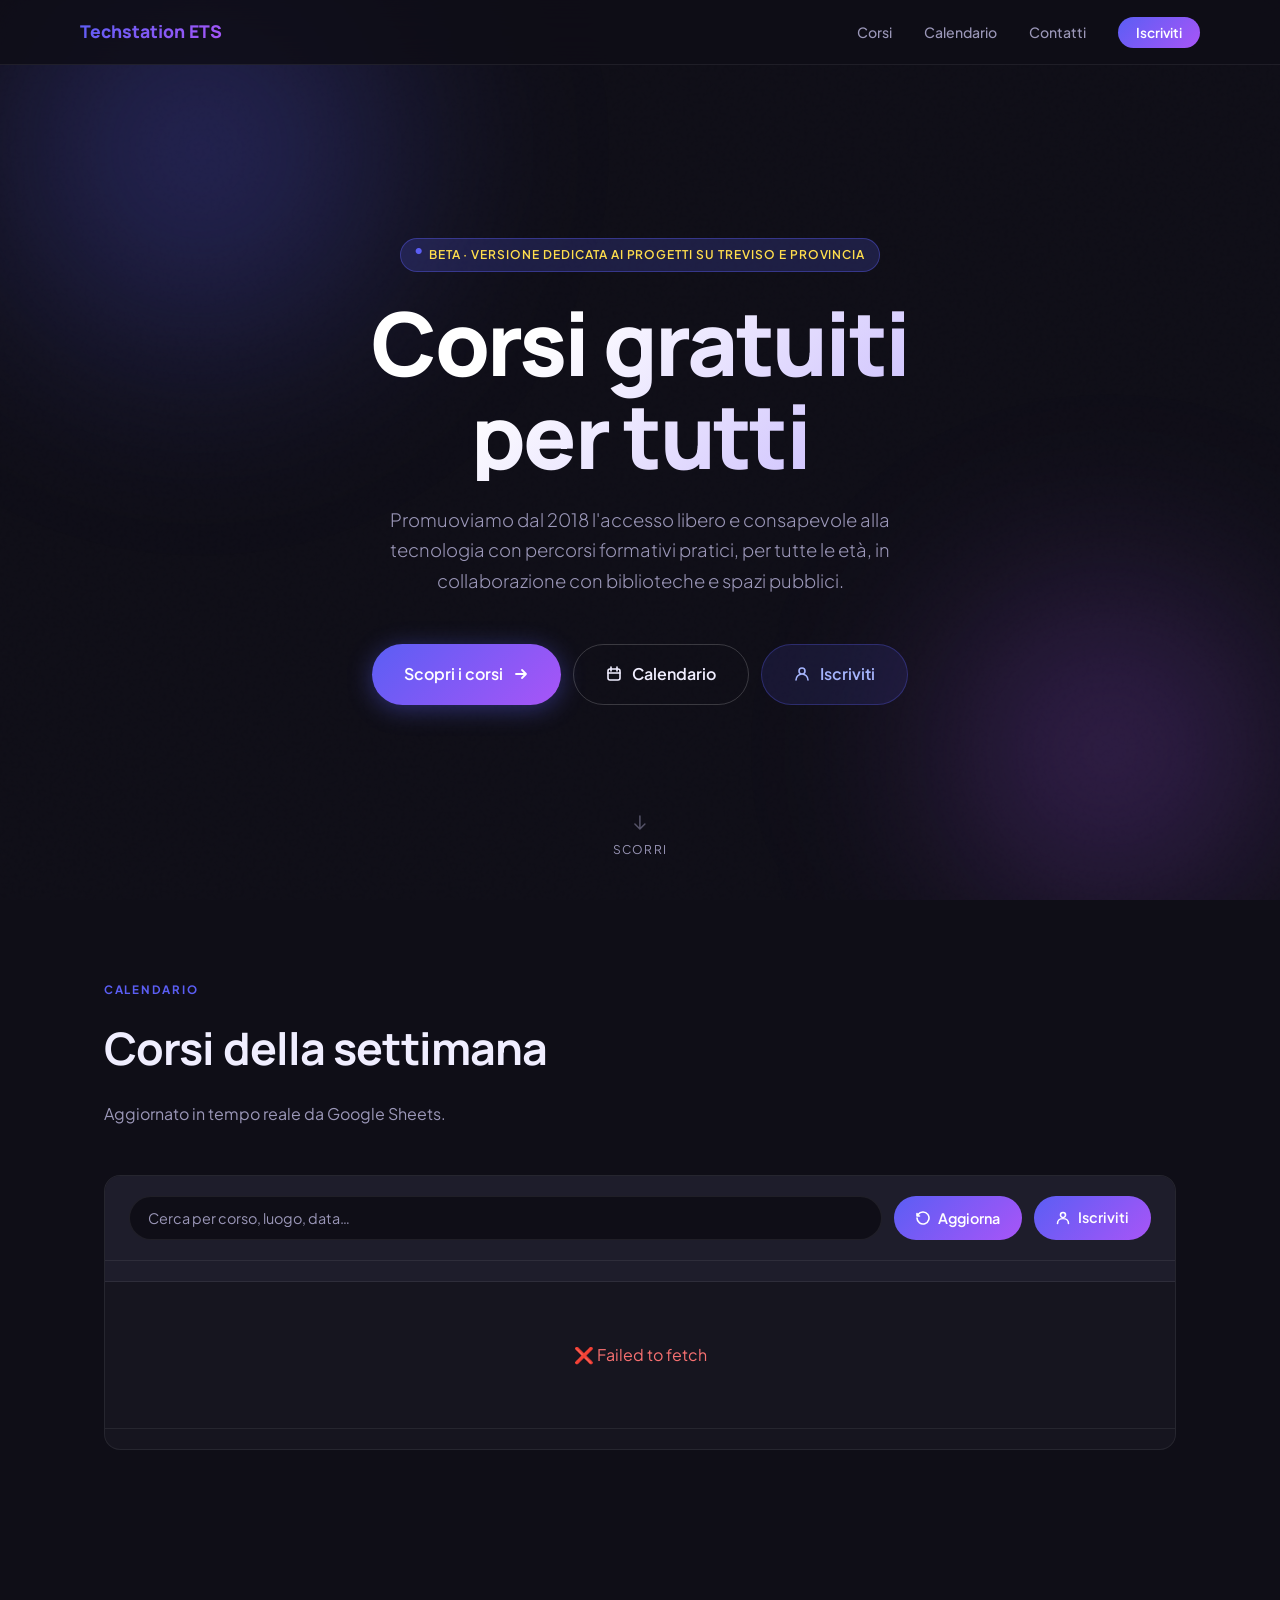
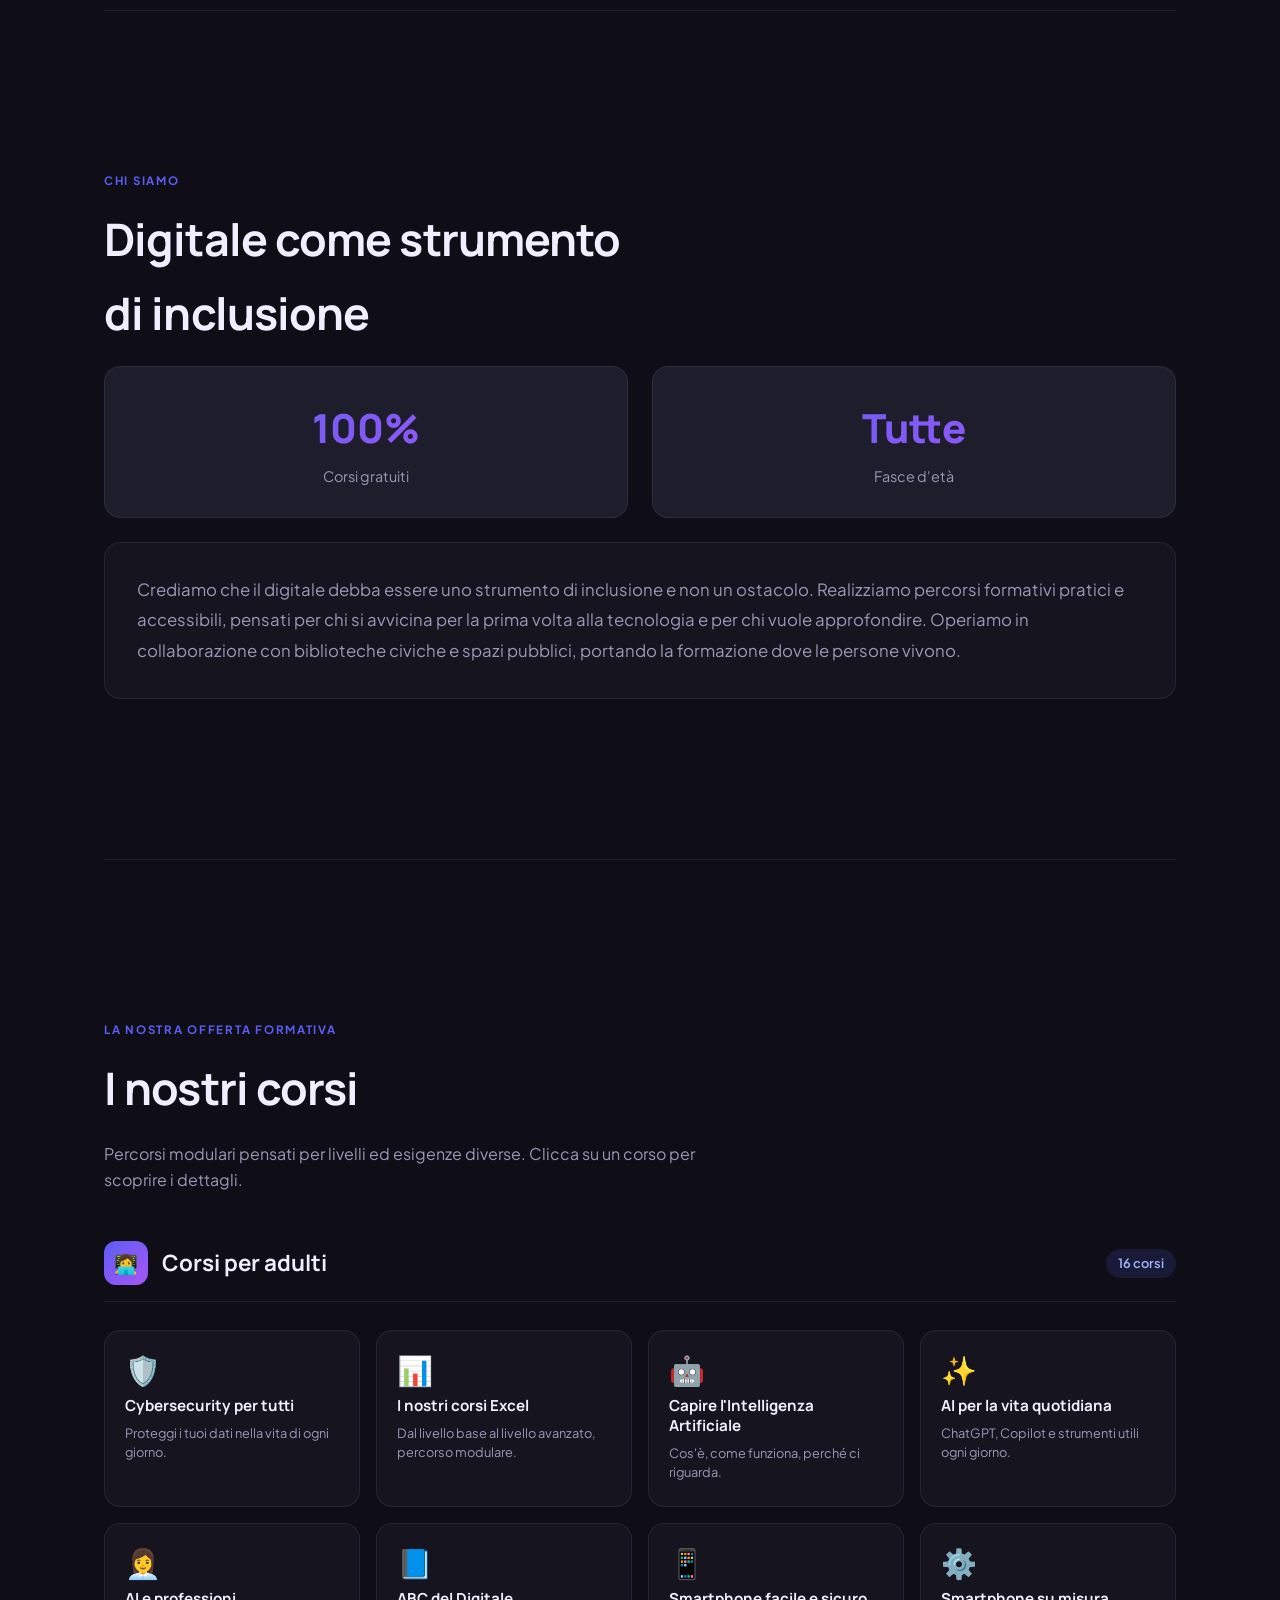
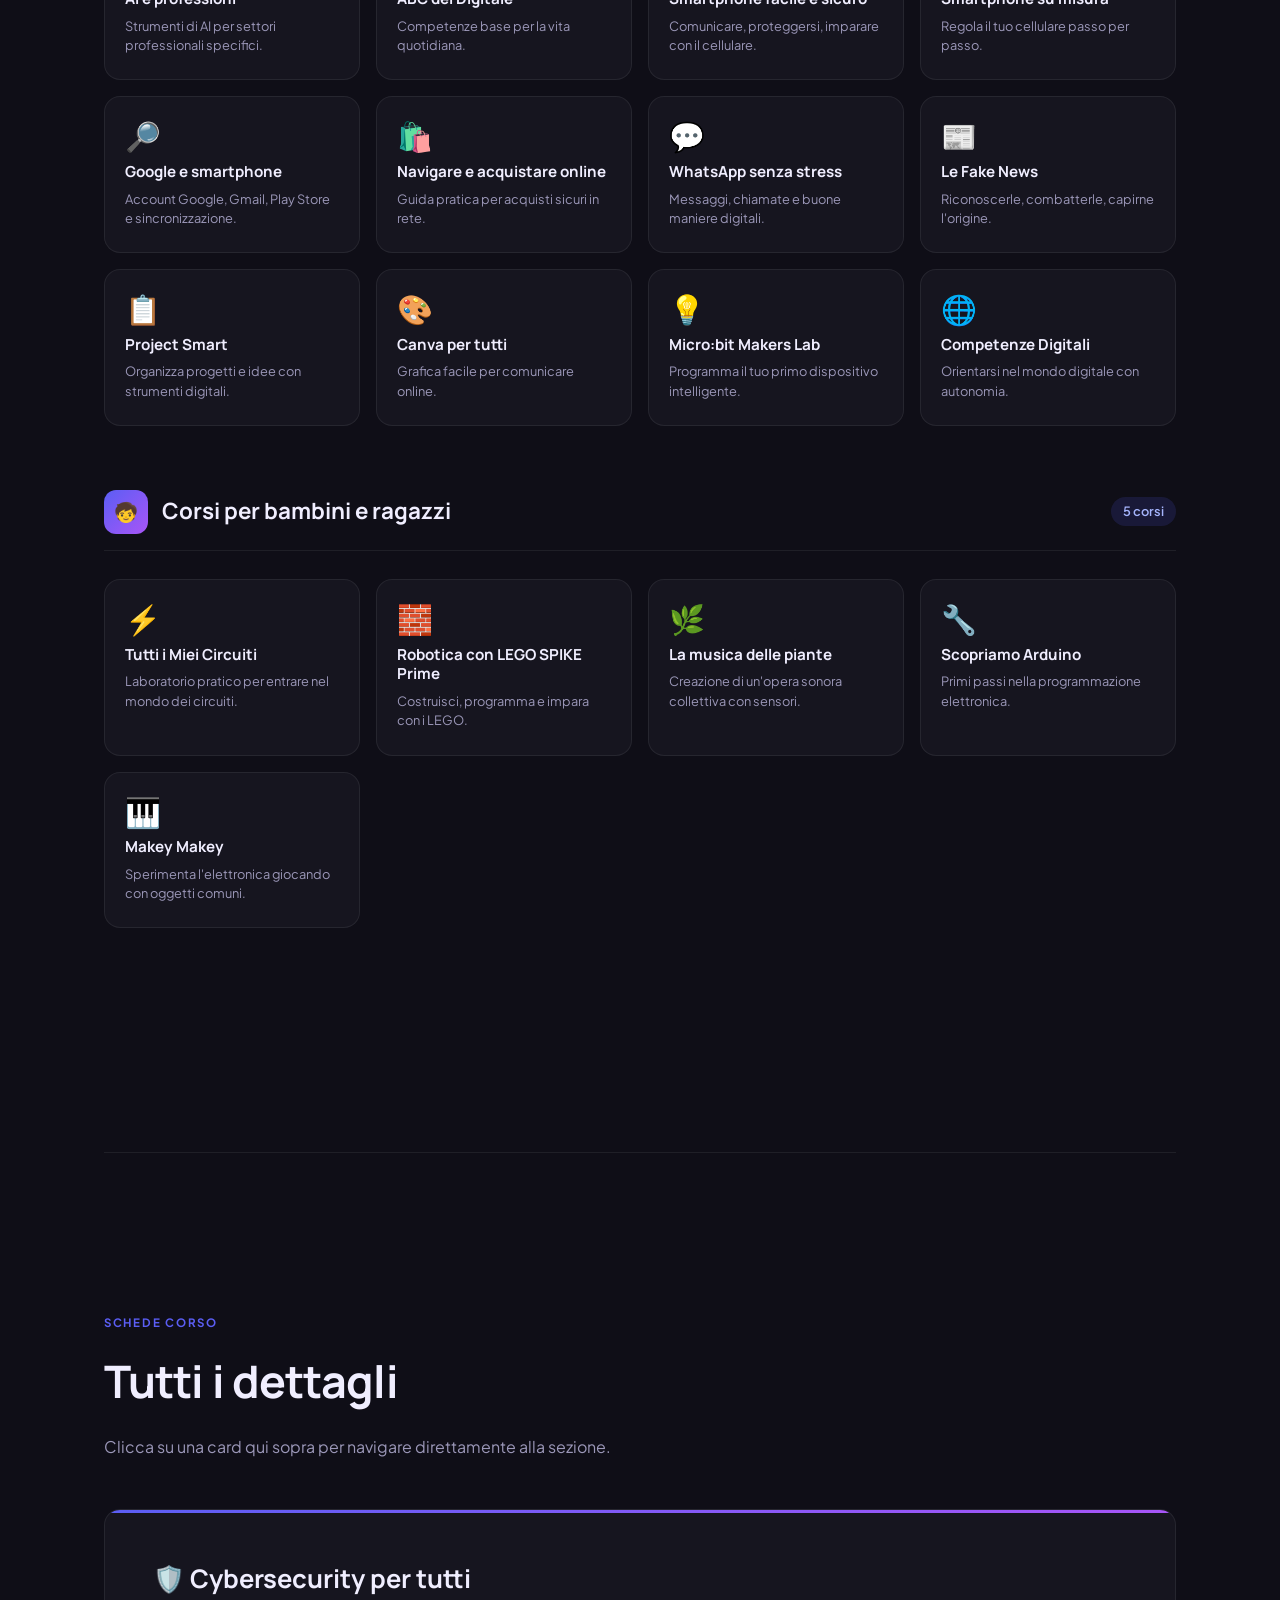
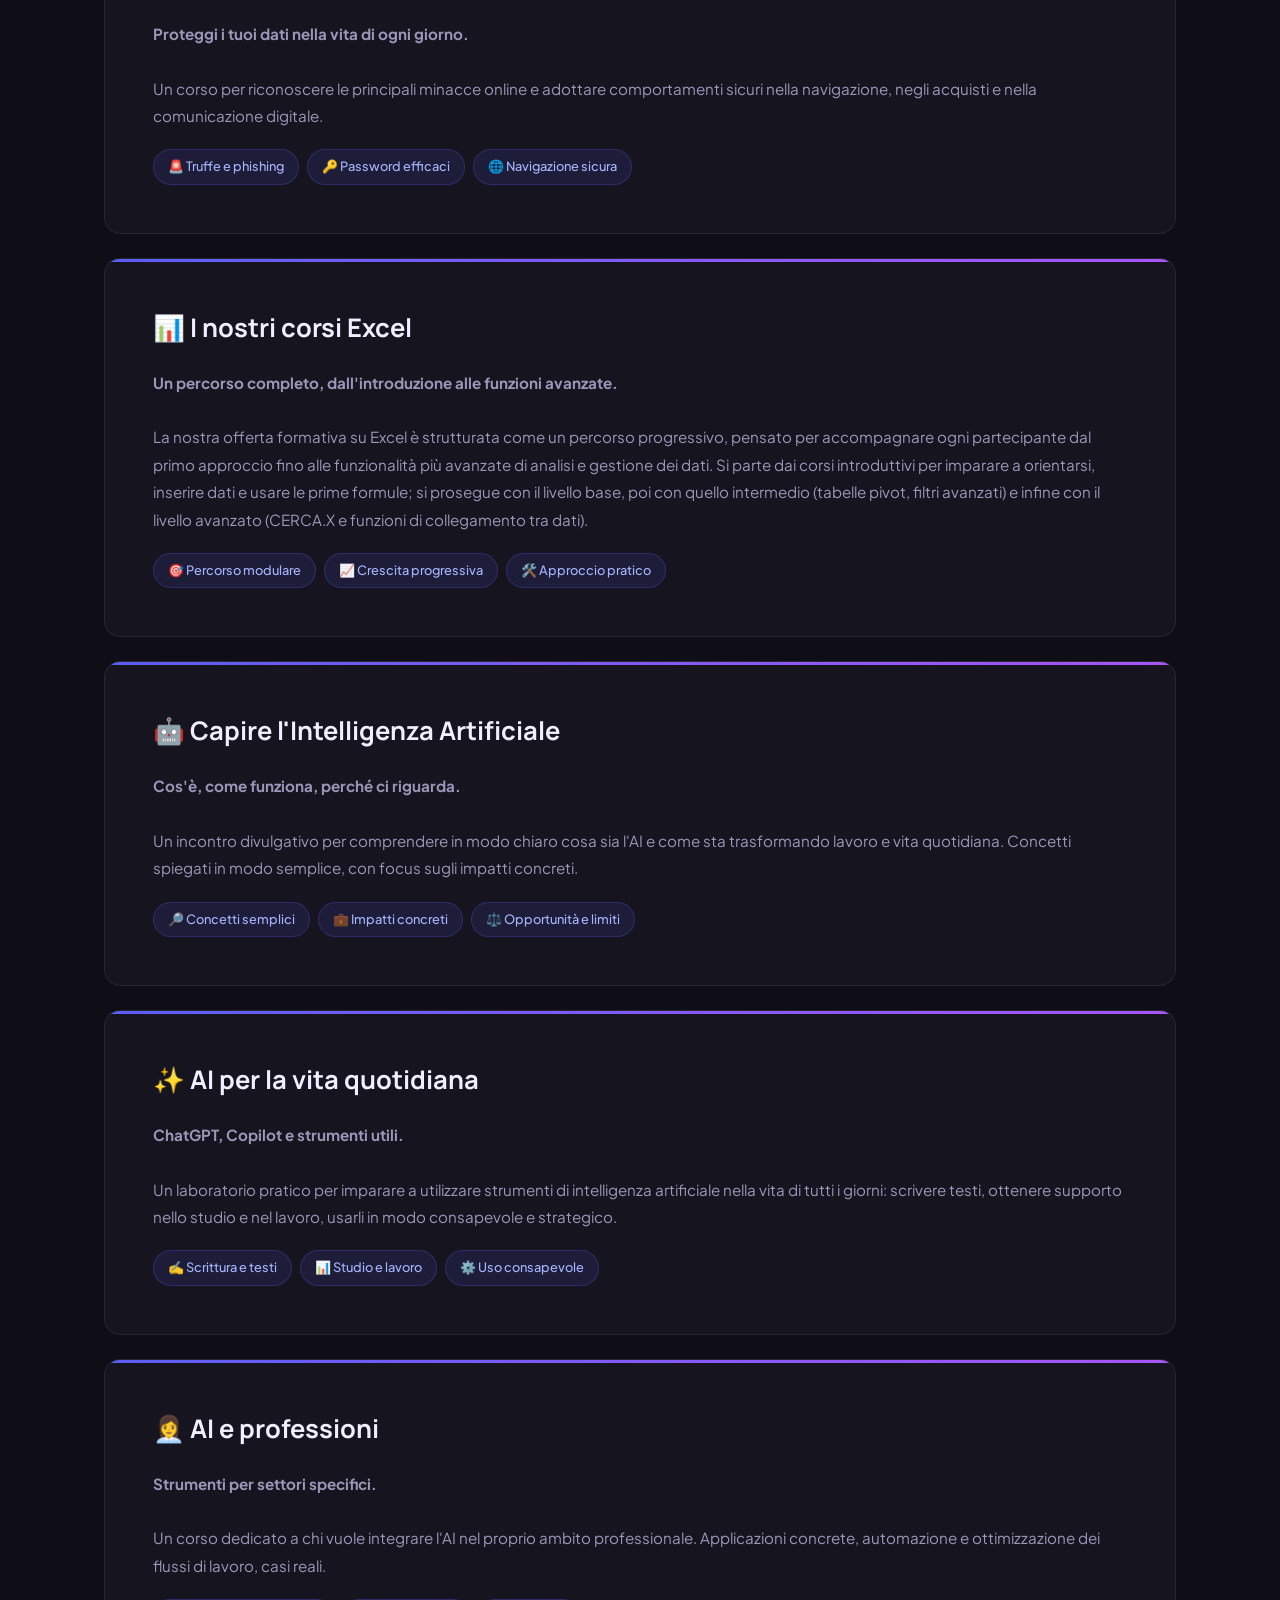
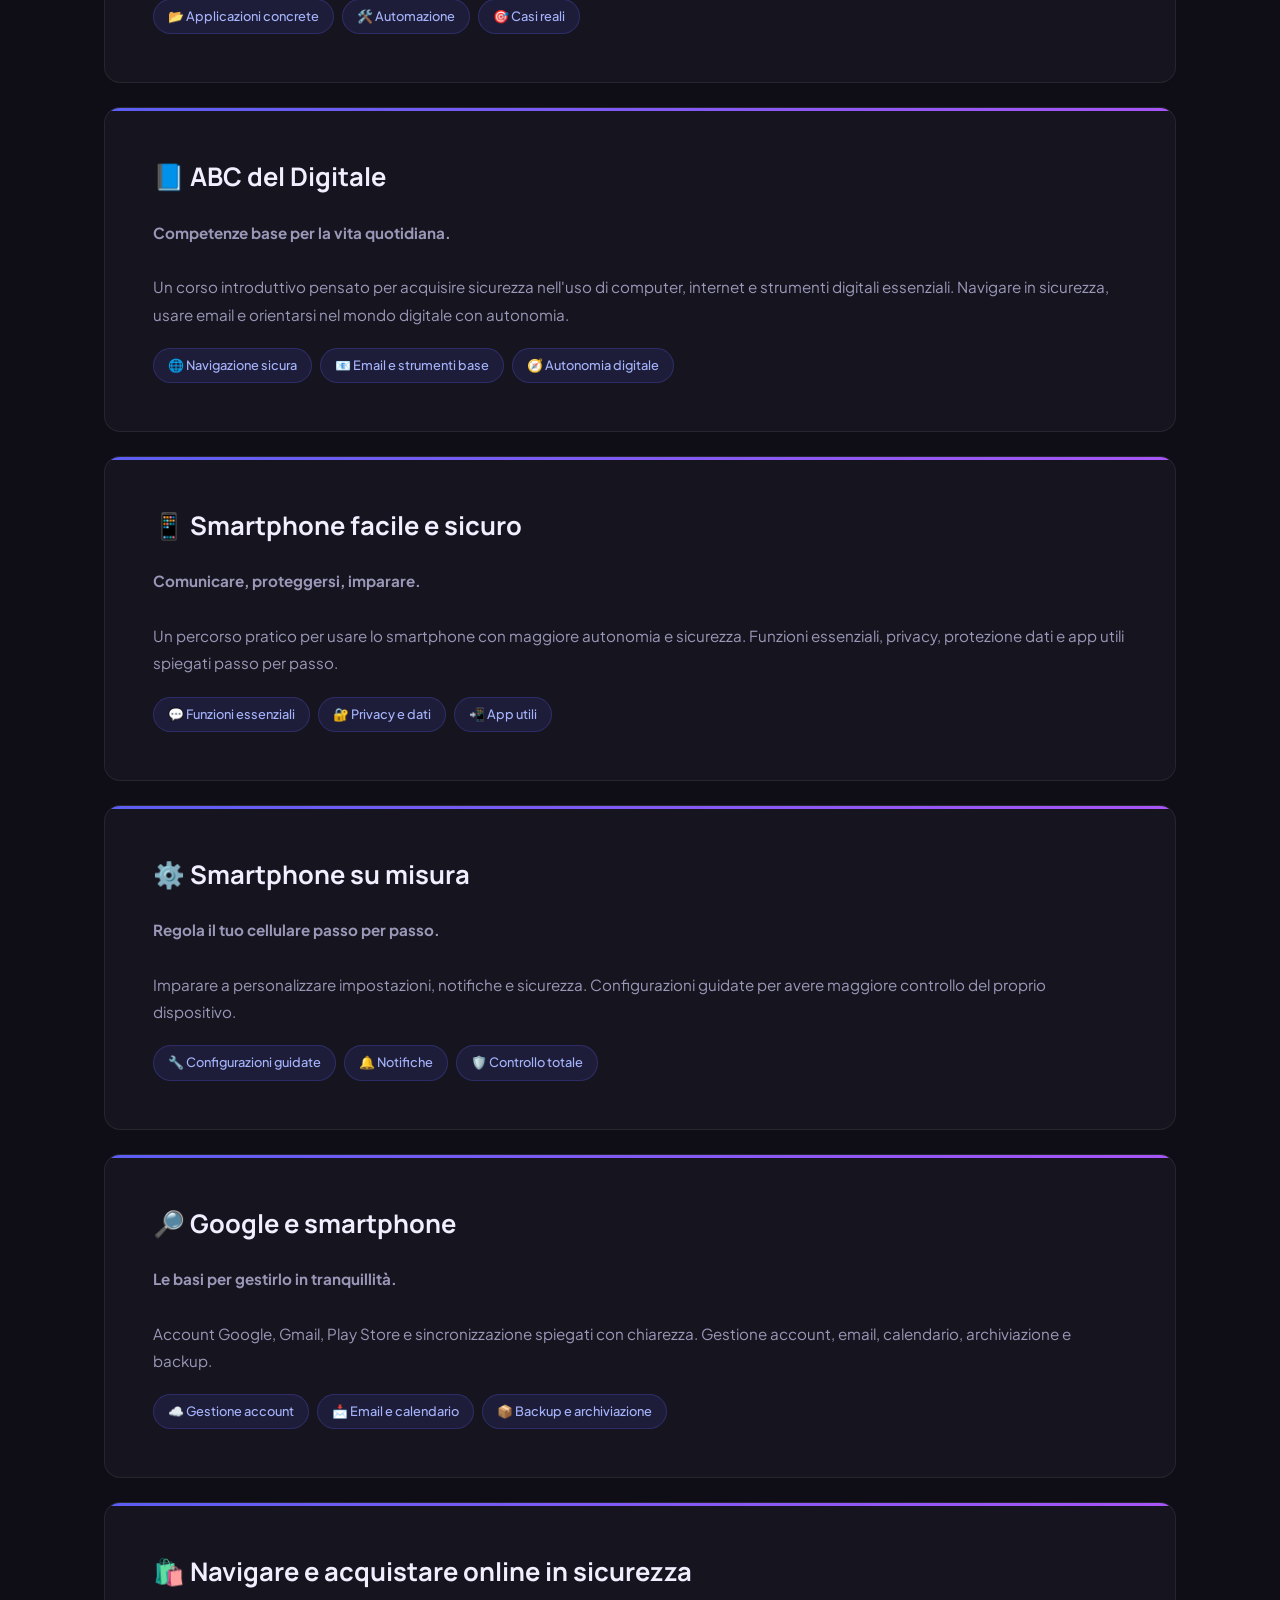
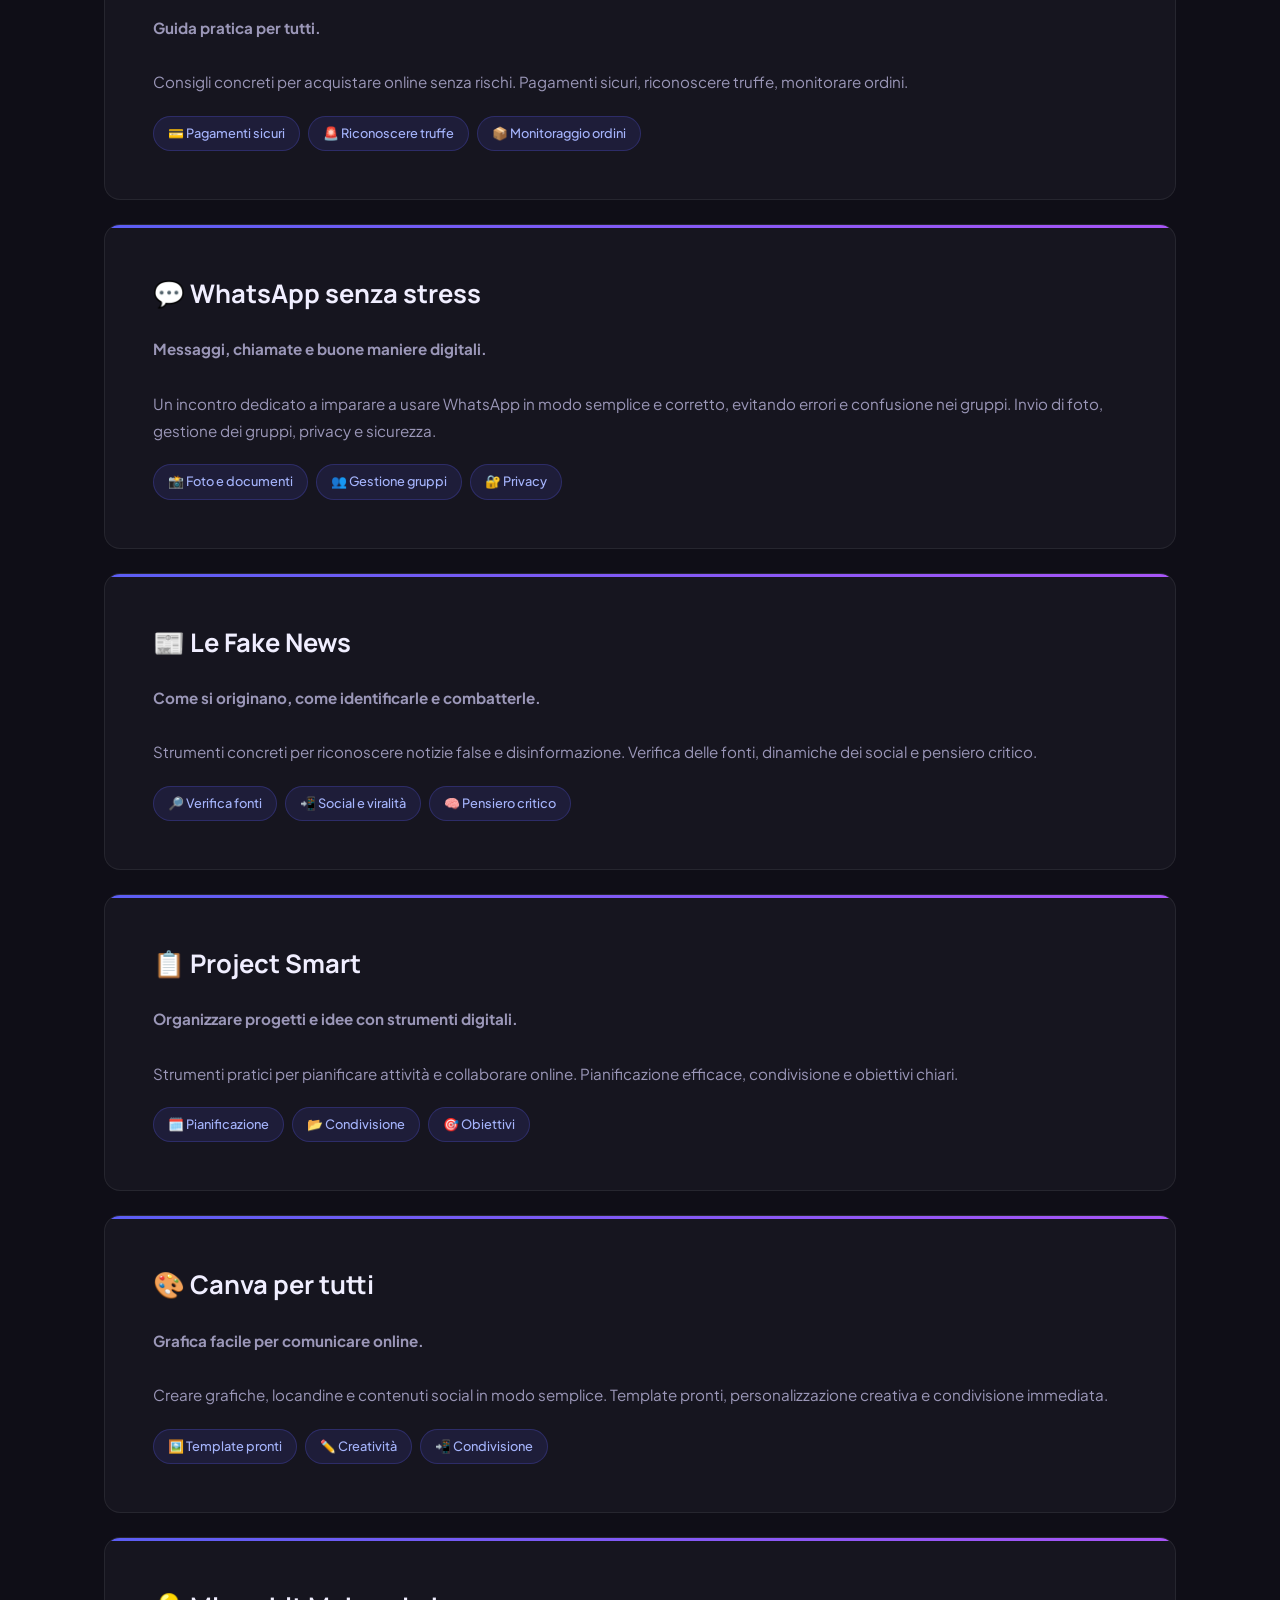
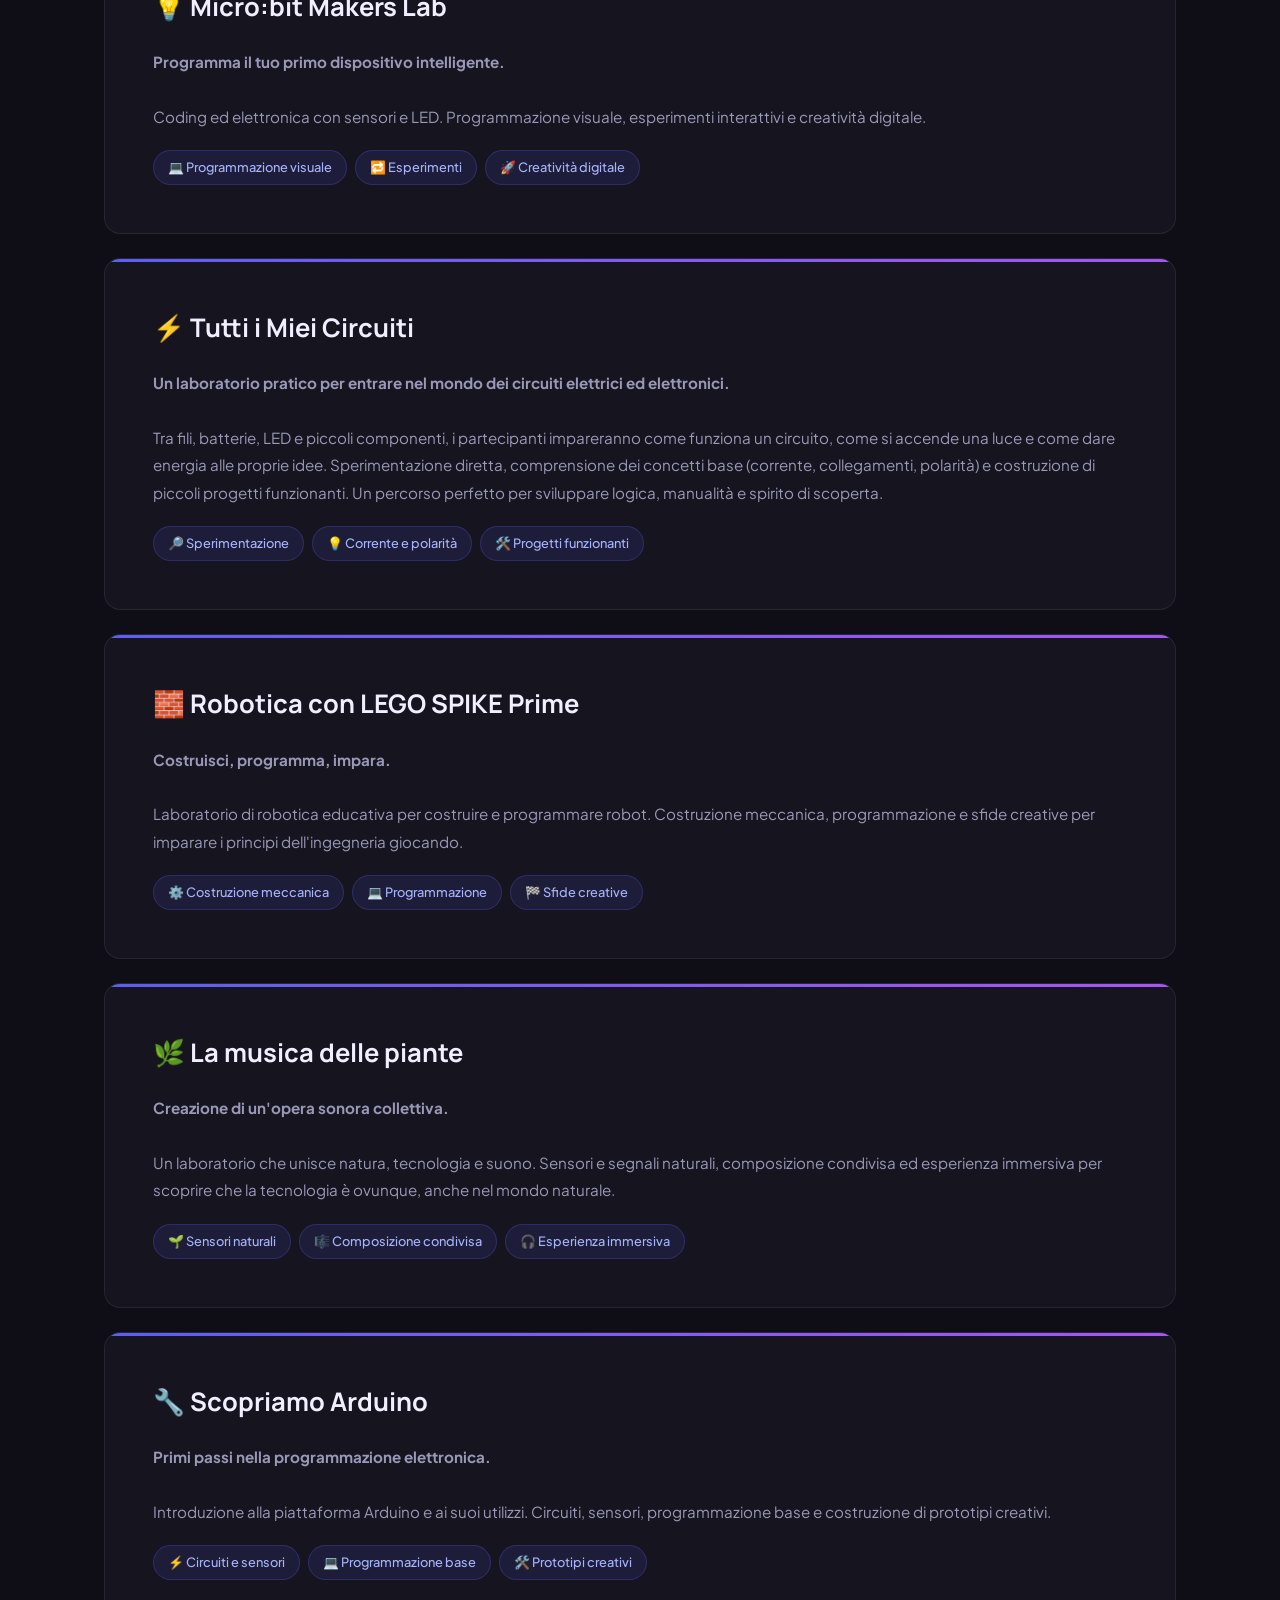
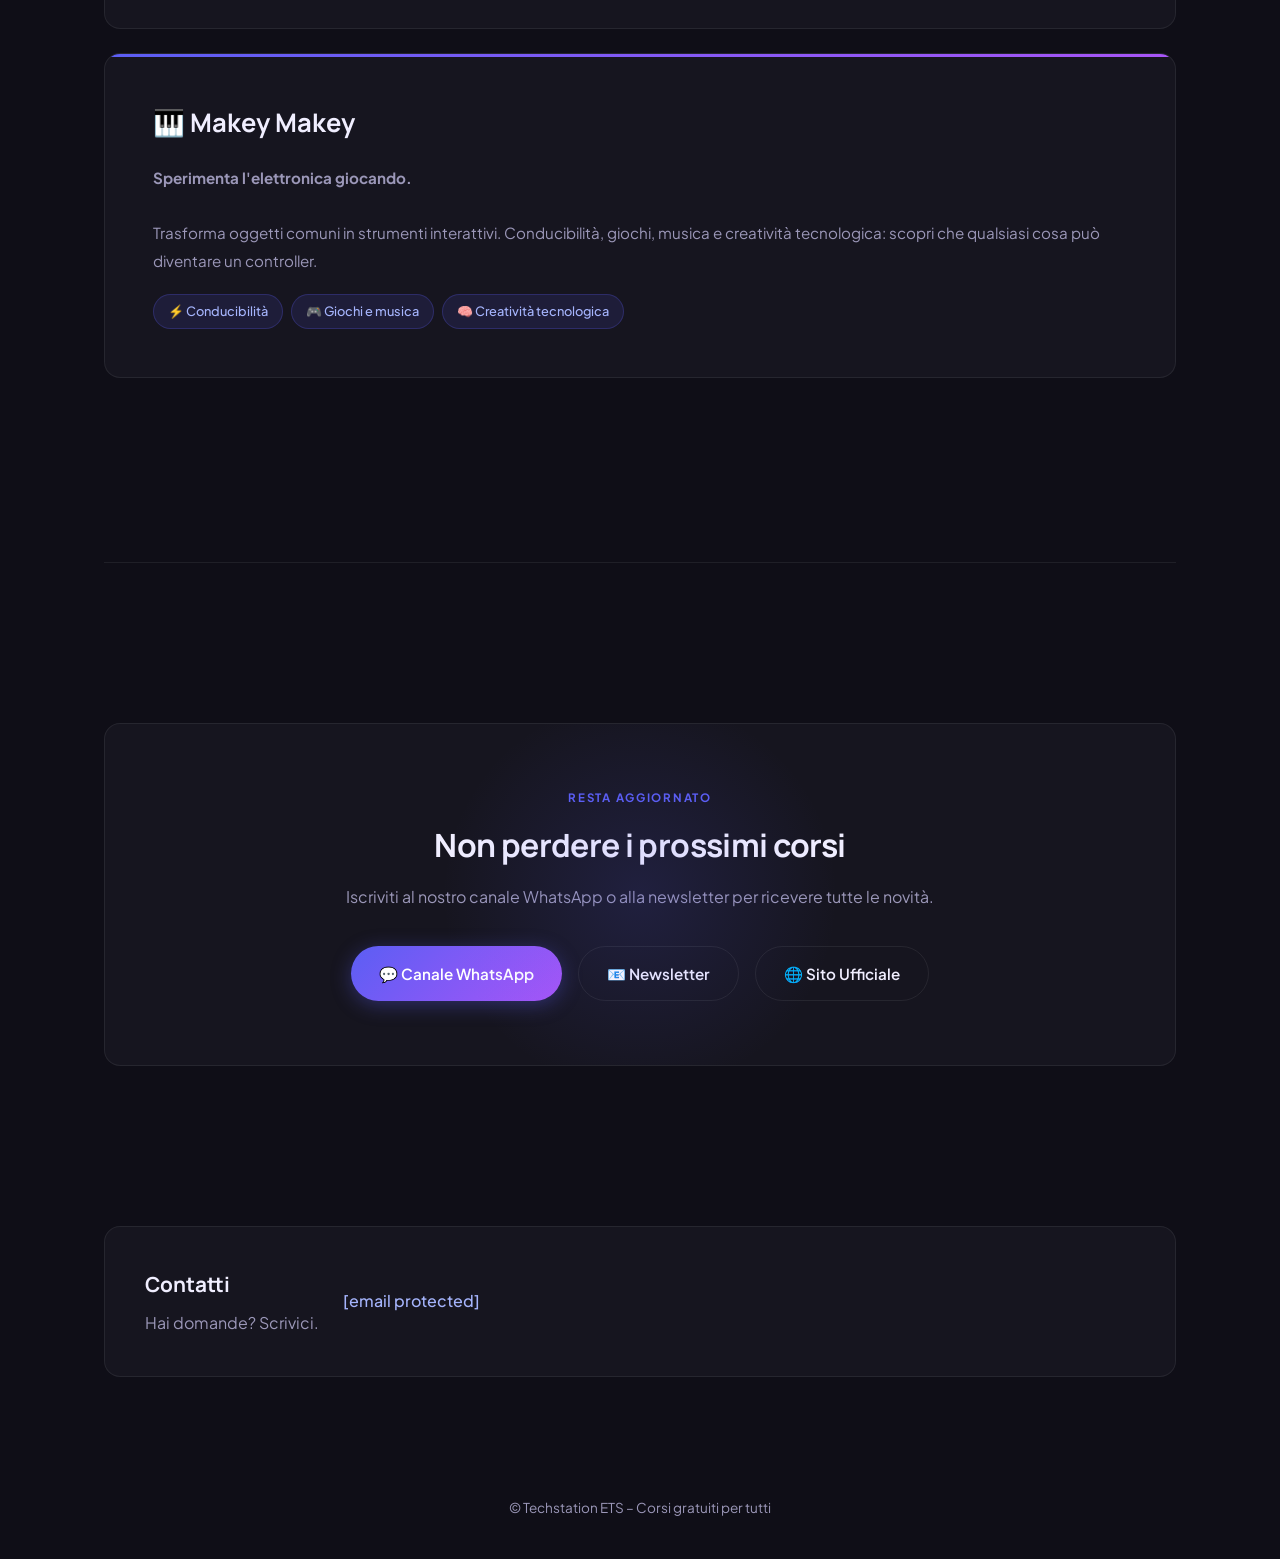
==== index.html @ 9604199c "Update indez calendar to top" ====
<!DOCTYPE html>
<html lang="it">
<head>
<meta charset="UTF-8" />
<meta name="viewport" content="width=device-width, initial-scale=1" />
<title>Techstation ETS – Corsi gratuiti per tutti</title>
<link href="https://fonts.googleapis.com/css2?family=Manrope:wght@400;500;600;700;800&family=Plus+Jakarta+Sans:ital,wght@0,300;0,400;0,500;0,600;1,400&display=swap" rel="stylesheet">
<style>
:root {
  --p1: #5b5ef4;
  --p2: #a855f7;
  --grad: linear-gradient(135deg, #5b5ef4 0%, #a855f7 100%);
  --grad-soft: linear-gradient(135deg, #ede9fe 0%, #dbeafe 100%);
  --bg: #0f0e17;
  --surface: #16151f;
  --surface2: #1e1d2b;
  --border: rgba(255,255,255,0.07);
  --text: #f0eeff;
  --text-muted: #9b97b8;
  --white: #ffffff;
  --radius: 16px;
  --radius-sm: 10px;
  --shadow: 0 8px 32px rgba(0,0,0,0.4);
  --shadow-glow: 0 0 40px rgba(91,94,244,0.2);
}

* { margin: 0; padding: 0; box-sizing: border-box; }
html { scroll-behavior: smooth; }

body {
  font-family: 'Plus Jakarta Sans', sans-serif;
  background: var(--bg);
  color: var(--text);
  line-height: 1.65;
  overflow-x: hidden;
}

/* ── NOISE TEXTURE OVERLAY ── */
body::before {
  content: '';
  position: fixed;
  inset: 0;
  background-image: url("data:image/svg+xml,%3Csvg viewBox='0 0 256 256' xmlns='http://www.w3.org/2000/svg'%3E%3Cfilter id='noise'%3E%3CfeTurbulence type='fractalNoise' baseFrequency='0.9' numOctaves='4' stitchTiles='stitch'/%3E%3C/filter%3E%3Crect width='100%25' height='100%25' filter='url(%23noise)' opacity='0.04'/%3E%3C/svg%3E");
  pointer-events: none;
  z-index: 0;
  opacity: 0.4;
}

.container {
  max-width: 1120px;
  margin: 0 auto;
  padding: 0 24px;
  position: relative;
  z-index: 1;
}

/* ── HERO ── */
.hero {
  min-height: 100vh;
  display: flex;
  align-items: center;
  justify-content: center;
  text-align: center;
  padding: 120px 24px 80px;
  position: relative;
  overflow: hidden;
}

.hero-orb {
  position: absolute;
  border-radius: 50%;
  filter: blur(80px);
  pointer-events: none;
}
.hero-orb-1 {
  width: 600px; height: 600px;
  background: radial-gradient(circle, rgba(91,94,244,0.35) 0%, transparent 70%);
  top: -150px; left: -100px;
  animation: drift 8s ease-in-out infinite alternate;
}
.hero-orb-2 {
  width: 500px; height: 500px;
  background: radial-gradient(circle, rgba(168,85,247,0.3) 0%, transparent 70%);
  bottom: -100px; right: -80px;
  animation: drift 10s ease-in-out infinite alternate-reverse;
}

@keyframes drift {
  from { transform: translate(0, 0) scale(1); }
  to   { transform: translate(30px, 20px) scale(1.05); }
}

.hero-inner { position: relative; z-index: 2; }

.beta-badge {
  display: inline-flex;
  align-items: Right;
  gap: 6px;
  background: rgba(91,94,244,0.2);
  border: 1px solid rgba(91,94,244,0.4);
  color: #ffde4d;
  padding: 6px 14px;
  border-radius: 100px;
  font-size: 0.75rem;
  font-weight: 600;
  letter-spacing: 0.08em;
  text-transform: uppercase;
  margin-bottom: 24px;
}
.beta-badge::before { content: '●'; color: #5b5ef4; font-size: 8px; }

.hero h1 {
  font-family: 'Manrope', sans-serif;
  font-size: clamp(2.8rem, 7vw, 5.5rem);
  font-weight: 800;
  line-height: 1.05;
  letter-spacing: -0.03em;
  background: linear-gradient(135deg, #fff 30%, #c4b5fd 100%);
  -webkit-background-clip: text;
  -webkit-text-fill-color: transparent;
  background-clip: text;
  margin-bottom: 24px;
}

.hero-sub {
  font-size: 1.15rem;
  color: var(--text-muted);
  max-width: 580px;
  margin: 0 auto 48px;
  font-weight: 300;
}

.hero-cta-group {
  display: flex;
  gap: 12px;
  justify-content: center;
  flex-wrap: wrap;
}

.hero-cta {
  display: inline-flex;
  align-items: center;
  gap: 10px;
  background: var(--grad);
  color: white;
  padding: 16px 32px;
  border-radius: 100px;
  font-weight: 600;
  text-decoration: none;
  font-size: 1rem;
  transition: transform 0.2s, box-shadow 0.2s;
  box-shadow: 0 4px 24px rgba(91,94,244,0.4);
}
.hero-cta:hover {
  transform: translateY(-3px);
  box-shadow: 0 8px 32px rgba(91,94,244,0.5);
}

.hero-cta-secondary {
  display: inline-flex;
  align-items: center;
  gap: 10px;
  background: transparent;
  color: var(--text);
  padding: 16px 32px;
  border-radius: 100px;
  font-weight: 600;
  text-decoration: none;
  font-size: 1rem;
  border: 1px solid rgba(255,255,255,0.18);
  transition: transform 0.2s, background 0.2s, border-color 0.2s;
}
.hero-cta-secondary:hover {
  transform: translateY(-3px);
  background: rgba(255,255,255,0.06);
  border-color: rgba(255,255,255,0.32);
}

.hero-cta-ghost {
  display: inline-flex;
  align-items: center;
  gap: 10px;
  background: rgba(91,94,244,0.12);
  color: #a5b4fc;
  padding: 16px 32px;
  border-radius: 100px;
  font-weight: 600;
  text-decoration: none;
  font-size: 1rem;
  border: 1px solid rgba(91,94,244,0.3);
  transition: transform 0.2s, background 0.2s, border-color 0.2s;
}
.hero-cta-ghost:hover {
  transform: translateY(-3px);
  background: rgba(91,94,244,0.22);
  border-color: rgba(91,94,244,0.5);
}

.scroll-hint {
  position: absolute;
  bottom: 40px;
  left: 50%;
  transform: translateX(-50%);
  display: flex;
  flex-direction: column;
  align-items: center;
  gap: 8px;
  color: var(--text-muted);
  font-size: 0.75rem;
  letter-spacing: 0.1em;
  text-transform: uppercase;
  animation: bounce 2s ease-in-out infinite;
}
.scroll-hint svg { opacity: 0.5; }
@keyframes bounce {
  0%,100% { transform: translateX(-50%) translateY(0); }
  50%      { transform: translateX(-50%) translateY(6px); }
}

/* ── SECTIONS ── */
.section {
  padding: 80px 0;
}

.section-label {
  font-size: 0.72rem;
  font-weight: 700;
  letter-spacing: 0.15em;
  text-transform: uppercase;
  color: var(--p1);
  margin-bottom: 12px;
}

.section-title {
  font-family: 'Manrope', sans-serif;
  font-size: clamp(1.8rem, 4vw, 2.8rem);
  font-weight: 700;
  letter-spacing: -0.02em;
  margin-bottom: 16px;
}

.section-subtitle {
  color: var(--text-muted);
  font-size: 1rem;
  max-width: 600px;
  margin-bottom: 48px;
}

/* ── CARD BASE ── */
.card {
  background: var(--surface);
  border: 1px solid var(--border);
  border-radius: var(--radius);
  padding: 32px;
  transition: border-color 0.2s, transform 0.2s, box-shadow 0.2s;
}
.card:hover {
  border-color: rgba(91,94,244,0.3);
  transform: translateY(-4px);
  box-shadow: var(--shadow-glow);
}

/* ── CHI SIAMO ── */
.about-grid {
  display: grid;
  grid-template-columns: 1fr 1fr;
  gap: 24px;
}
@media(max-width:680px){ .about-grid { grid-template-columns: 1fr; } }

.about-stat {
  background: var(--surface2);
  border: 1px solid var(--border);
  border-radius: var(--radius);
  padding: 28px;
  text-align: center;
}
.about-stat .num {
  font-family: 'Manrope', sans-serif;
  font-size: 2.5rem;
  font-weight: 800;
  background: var(--grad);
  -webkit-background-clip: text;
  -webkit-text-fill-color: transparent;
  background-clip: text;
}
.about-stat .label { color: var(--text-muted); font-size: 0.9rem; margin-top: 4px; }

.about-text {
  grid-column: 1 / -1;
  background: var(--surface);
  border: 1px solid var(--border);
  border-radius: var(--radius);
  padding: 32px;
  color: var(--text-muted);
  font-size: 1.05rem;
  line-height: 1.8;
}

/* ── CORSI SECTION ── */
.category-block { margin-bottom: 64px; }

.category-header {
  display: flex;
  align-items: center;
  gap: 14px;
  margin-bottom: 28px;
  padding-bottom: 16px;
  border-bottom: 1px solid var(--border);
}
.category-icon {
  width: 44px; height: 44px;
  border-radius: 12px;
  background: var(--grad);
  display: flex; align-items: center; justify-content: center;
  font-size: 1.2rem;
  flex-shrink: 0;
}
.category-header h3 {
  font-family: 'Manrope', sans-serif;
  font-size: 1.4rem;
  font-weight: 700;
}
.category-count {
  margin-left: auto;
  background: rgba(91,94,244,0.15);
  color: #a5b4fc;
  padding: 4px 12px;
  border-radius: 100px;
  font-size: 0.8rem;
  font-weight: 600;
}

/* ── COURSE GRID ── */
.course-grid {
  display: grid;
  grid-template-columns: repeat(auto-fill, minmax(240px, 1fr));
  gap: 16px;
}

.course-card {
  display: block;
  text-decoration: none;
  background: var(--surface);
  border: 1px solid var(--border);
  border-radius: var(--radius);
  padding: 24px 20px;
  transition: all 0.25s ease;
  position: relative;
  overflow: hidden;
  cursor: pointer;
}
.course-card::after {
  content: '';
  position: absolute;
  inset: 0;
  background: var(--grad);
  opacity: 0;
  transition: opacity 0.25s;
  z-index: 0;
}
.course-card:hover::after { opacity: 0.06; }
.course-card:hover {
  border-color: rgba(91,94,244,0.5);
  transform: translateY(-4px);
  box-shadow: 0 8px 28px rgba(0,0,0,0.35), 0 0 0 1px rgba(91,94,244,0.2);
}

.course-card-inner { position: relative; z-index: 1; }

.course-emoji {
  font-size: 1.8rem;
  margin-bottom: 12px;
  display: block;
  line-height: 1;
}
.course-name {
  font-family: 'Manrope', sans-serif;
  font-size: 0.95rem;
  font-weight: 700;
  color: var(--text);
  margin-bottom: 8px;
  line-height: 1.3;
}
.course-desc {
  font-size: 0.8rem;
  color: var(--text-muted);
  line-height: 1.5;
}
.course-arrow {
  position: absolute;
  top: 20px; right: 20px;
  color: var(--p1);
  opacity: 0;
  transform: translateX(-4px);
  transition: all 0.2s;
  font-size: 1rem;
}
.course-card:hover .course-arrow { opacity: 1; transform: translateX(0); }

/* ── SCHEDULE ── */
.schedule-wrap {
  background: var(--surface);
  border: 1px solid var(--border);
  border-radius: var(--radius);
  overflow: hidden;
}

.schedule-toolbar {
  display: flex;
  gap: 12px;
  flex-wrap: wrap;
  padding: 20px 24px;
  border-bottom: 1px solid var(--border);
  background: var(--surface2);
}

.search-input {
  flex: 1;
  min-width: 200px;
  background: var(--bg);
  border: 1px solid var(--border);
  color: var(--text);
  padding: 10px 18px;
  border-radius: 100px;
  font-family: 'Plus Jakarta Sans', sans-serif;
  font-size: 0.9rem;
  transition: border-color 0.2s, box-shadow 0.2s;
}
.search-input::placeholder { color: var(--text-muted); }
.search-input:focus {
  outline: none;
  border-color: var(--p1);
  box-shadow: 0 0 0 3px rgba(91,94,244,0.15);
}

.refresh-btn {
  background: var(--grad);
  color: white;
  border: none;
  padding: 10px 22px;
  border-radius: 100px;
  font-family: 'Plus Jakarta Sans', sans-serif;
  font-weight: 600;
  font-size: 0.9rem;
  cursor: pointer;
  transition: transform 0.2s, box-shadow 0.2s;
  display: flex; align-items: center; gap: 8px;
}
.refresh-btn:hover {
  transform: translateY(-2px);
  box-shadow: 0 4px 16px rgba(91,94,244,0.4);
}

.schedule-table-wrap {
  overflow-x: auto;
  padding: 0;
}

table {
  width: 100%;
  border-collapse: collapse;
}
thead { background: var(--surface2); }
th {
  padding: 14px 16px;
  text-align: left;
  font-size: 0.78rem;
  font-weight: 700;
  letter-spacing: 0.08em;
  text-transform: uppercase;
  color: var(--text-muted);
  border-bottom: 1px solid var(--border);
  white-space: nowrap;
}
td {
  padding: 14px 16px;
  font-size: 0.9rem;
  border-bottom: 1px solid var(--border);
  color: var(--text);
}
tbody tr:last-child td { border-bottom: none; }
tbody tr { transition: background 0.15s; }
tbody tr:hover { background: var(--surface2); }
td a { color: #a5b4fc; font-weight: 500; }

.result-count {
  padding: 10px 24px;
  font-size: 0.8rem;
  color: var(--text-muted);
  border-bottom: 1px solid var(--border);
  background: var(--surface2);
}

.last-update {
  padding: 10px 24px;
  font-size: 0.78rem;
  color: var(--text-muted);
  border-top: 1px solid var(--border);
}

.loading-state, .empty-state {
  padding: 60px 24px;
  text-align: center;
  color: var(--text-muted);
}
.loading-spinner {
  width: 36px; height: 36px;
  border: 3px solid var(--border);
  border-top-color: var(--p1);
  border-radius: 50%;
  margin: 0 auto 16px;
  animation: spin 0.8s linear infinite;
}
@keyframes spin { to { transform: rotate(360deg); } }

/* ── DETAIL SECTIONS ── */
.detail-section {
  background: var(--surface);
  border: 1px solid var(--border);
  border-radius: var(--radius);
  padding: 48px;
  margin-bottom: 24px;
  scroll-margin-top: 100px;
  position: relative;
  overflow: hidden;
}
.detail-section::before {
  content: '';
  position: absolute;
  top: 0; left: 0; right: 0;
  height: 3px;
  background: var(--grad);
}

.detail-section h2 {
  font-family: 'Manrope', sans-serif;
  font-size: 1.6rem;
  font-weight: 700;
  margin-bottom: 20px;
  display: flex;
  align-items: center;
  gap: 12px;
}

.detail-section p {
  color: var(--text-muted);
  line-height: 1.8;
  font-size: 0.95rem;
}

.detail-tags {
  display: flex;
  flex-wrap: wrap;
  gap: 8px;
  margin-top: 20px;
}
.tag {
  background: rgba(91,94,244,0.12);
  border: 1px solid rgba(91,94,244,0.25);
  color: #a5b4fc;
  padding: 6px 14px;
  border-radius: 100px;
  font-size: 0.8rem;
  font-weight: 500;
}

/* ── CTA SECTION ── */
.cta-section {
  background: var(--surface);
  border: 1px solid var(--border);
  border-radius: var(--radius);
  padding: 64px;
  text-align: center;
  position: relative;
  overflow: hidden;
}
.cta-section::before {
  content: '';
  position: absolute;
  width: 400px; height: 400px;
  background: radial-gradient(circle, rgba(91,94,244,0.15) 0%, transparent 70%);
  top: 50%; left: 50%;
  transform: translate(-50%, -50%);
  pointer-events: none;
}

.cta-section h2 {
  font-family: 'Manrope', sans-serif;
  font-size: 2rem;
  font-weight: 700;
  margin-bottom: 12px;
}
.cta-section p { color: var(--text-muted); margin-bottom: 36px; }

.cta-btns {
  display: flex;
  gap: 16px;
  justify-content: center;
  flex-wrap: wrap;
}
.cta-btn {
  display: inline-flex;
  align-items: center;
  gap: 10px;
  padding: 14px 28px;
  border-radius: 100px;
  font-weight: 600;
  text-decoration: none;
  font-size: 0.95rem;
  transition: all 0.2s;
}
.cta-btn-primary {
  background: var(--grad);
  color: white;
  box-shadow: 0 4px 20px rgba(91,94,244,0.35);
}
.cta-btn-primary:hover { transform: translateY(-2px); box-shadow: 0 6px 28px rgba(91,94,244,0.5); }
.cta-btn-ghost {
  background: transparent;
  color: var(--text);
  border: 1px solid var(--border);
}
.cta-btn-ghost:hover { border-color: rgba(91,94,244,0.4); background: rgba(91,94,244,0.05); }

/* ── CONTACTS ── */
.contacts-section {
  background: var(--surface);
  border: 1px solid var(--border);
  border-radius: var(--radius);
  padding: 40px;
  display: flex;
  align-items: center;
  gap: 24px;
  flex-wrap: wrap;
}
.contacts-section h2 {
  font-family: 'Manrope', sans-serif;
  font-size: 1.3rem;
  font-weight: 700;
  margin-bottom: 8px;
}
.contact-email {
  color: #a5b4fc;
  font-weight: 500;
  text-decoration: none;
}
.contact-email:hover { text-decoration: underline; }

/* ── FOOTER ── */
footer {
  text-align: center;
  padding: 40px 24px;
  color: var(--text-muted);
  font-size: 0.85rem;
  position: relative;
  z-index: 1;
}

/* ── NAV ── */
nav {
  position: fixed;
  top: 0; left: 0; right: 0;
  z-index: 100;
  background: rgba(15,14,23,0.85);
  backdrop-filter: blur(16px);
  border-bottom: 1px solid var(--border);
  padding: 0 24px;
}
.nav-inner {
  max-width: 1120px;
  margin: 0 auto;
  height: 64px;
  display: flex;
  align-items: center;
  justify-content: space-between;
}
.nav-logo {
  font-family: 'Manrope', sans-serif;
  font-weight: 800;
  font-size: 1.1rem;
  background: var(--grad);
  -webkit-background-clip: text;
  -webkit-text-fill-color: transparent;
  background-clip: text;
  text-decoration: none;
}
.nav-links {
  display: flex;
  gap: 32px;
  list-style: none;
}
.nav-links a {
  color: var(--text-muted);
  text-decoration: none;
  font-size: 0.88rem;
  font-weight: 500;
  transition: color 0.2s;
}
.nav-links a:hover { color: var(--text); }

.nav-iscriviti {
  background: var(--grad) !important;
  color: white !important;
  padding: 7px 18px !important;
  border-radius: 100px !important;
  font-weight: 600 !important;
  font-size: 0.85rem !important;
  transition: opacity 0.2s, transform 0.2s !important;
}
.nav-iscriviti:hover {
  opacity: 0.88 !important;
  transform: translateY(-1px) !important;
  color: white !important;
}

@media(max-width:600px) { .nav-links { display: none; } }

/* ── DIVIDER ── */
.divider {
  height: 1px;
  background: var(--border);
  margin: 80px 0;
}

/* ── ANIMATIONS ── */
@keyframes fadeUp {
  from { opacity: 0; transform: translateY(24px); }
  to   { opacity: 1; transform: translateY(0); }
}
.fade-up { animation: fadeUp 0.6s ease forwards; }
.delay-1 { animation-delay: 0.1s; }
.delay-2 { animation-delay: 0.2s; }
.delay-3 { animation-delay: 0.3s; }
</style>
</head>
<body>

<!-- NAV -->
<nav>
  <div class="nav-inner">
    <a href="#" class="nav-logo">Techstation ETS</a>
    <ul class="nav-links">
      <li><a href="#corsi">Corsi</a></li>
      <li><a href="#calendario">Calendario</a></li>
      <li><a href="#contatti">Contatti</a></li>
      <li><a href="" class="nav-iscriviti">Iscriviti</a></li>
    </ul>
  </div>
</nav>

<!-- HERO -->
<header class="hero">
  <div class="hero-orb hero-orb-1"></div>
  <div class="hero-orb hero-orb-2"></div>
  <div class="hero-inner fade-up">
    <div class="beta-badge">Beta · Versione dedicata ai Progetti su Treviso e Provincia</div>
    <h1>Corsi gratuiti<br>per tutti</h1>
    <p class="hero-sub">
      Promuoviamo dal 2018 l'accesso libero e consapevole alla tecnologia con percorsi formativi
      pratici, per tutte le età, in collaborazione con biblioteche e spazi pubblici.
    </p>
    <div class="hero-cta-group">
      <a href="#corsi" class="hero-cta">
        Scopri i corsi
        <svg width="16" height="16" viewBox="0 0 16 16" fill="none">
          <path d="M3 8h10M9 4l4 4-4 4" stroke="white" stroke-width="1.8" stroke-linecap="round" stroke-linejoin="round"/>
        </svg>
      </a>
      <a href="#calendario" class="hero-cta-secondary">
        <svg width="16" height="16" viewBox="0 0 16 16" fill="none">
          <rect x="2" y="3" width="12" height="11" rx="2" stroke="currentColor" stroke-width="1.6"/>
          <path d="M2 7h12M5 1v4M11 1v4" stroke="currentColor" stroke-width="1.6" stroke-linecap="round"/>
        </svg>
        Calendario
      </a>
      <a href="" class="hero-cta-ghost">
        <svg width="16" height="16" viewBox="0 0 16 16" fill="none">
          <path d="M8 2a3 3 0 1 1 0 6 3 3 0 0 1 0-6zM2 14c0-3.3 2.7-6 6-6s6 2.7 6 6" stroke="currentColor" stroke-width="1.6" stroke-linecap="round"/>
        </svg>
        Iscriviti
      </a>
    </div>
  </div>
  <div class="scroll-hint">
    <svg width="20" height="20" viewBox="0 0 20 20" fill="none">
      <path d="M10 4v12M5 12l5 5 5-5" stroke="currentColor" stroke-width="1.5" stroke-linecap="round" stroke-linejoin="round"/>
    </svg>
    Scorri
  </div>
</header>

<main class="container">




<!-- CALENDARIO -->
  <section class="section" id="calendario">
    <div class="section-label">Calendario</div>
    <h2 class="section-title">Corsi della settimana</h2>
    <p class="section-subtitle">Aggiornato in tempo reale da Google Sheets.</p>

    <div class="schedule-wrap">
      <div class="schedule-toolbar">
        <input type="text" id="searchInput" class="search-input" placeholder="Cerca per corso, luogo, data…">
        <button class="refresh-btn" onclick="fetchData()">
          <svg width="14" height="14" viewBox="0 0 14 14" fill="none">
            <path d="M1 7a6 6 0 1 0 1.1-3.5M1 2.5V5h2.5" stroke="white" stroke-width="1.6" stroke-linecap="round" stroke-linejoin="round"/>
          </svg>
          Aggiorna
        </button>
        <a href="" class="refresh-btn" style="text-decoration:none;">
          <svg width="14" height="14" viewBox="0 0 14 14" fill="none">
            <path d="M7 1.5a2.5 2.5 0 1 1 0 5 2.5 2.5 0 0 1 0-5zM1.5 12.5c0-3 2.5-5 5.5-5s5.5 2 5.5 5" stroke="white" stroke-width="1.6" stroke-linecap="round"/>
          </svg>
          Iscriviti
        </a>
      </div>
      <div class="result-count" id="resultCount"></div>
      <div class="schedule-table-wrap" id="content">
        <div class="loading-state">
          <div class="loading-spinner"></div>
          Caricamento corsi…
        </div>
      </div>
      <div class="last-update" id="lastUpdate"></div>
    </div>
  </section>

  <div class="divider"></div>









  
  <!-- CHI SIAMO -->
  <section class="section">
    <div class="section-label">Chi siamo</div>
    <h2 class="section-title">Digitale come strumento<br>di inclusione</h2>
    <div class="about-grid">
      <div class="about-stat"><div class="num">100%</div><div class="label">Corsi gratuiti</div></div>
      <div class="about-stat"><div class="num">Tutte</div><div class="label">Fasce d'età</div></div>
      <p class="about-text">
        Crediamo che il digitale debba essere uno strumento di inclusione e non un ostacolo. Realizziamo percorsi
        formativi pratici e accessibili, pensati per chi si avvicina per la prima volta alla tecnologia e per chi
        vuole approfondire. Operiamo in collaborazione con biblioteche civiche e spazi pubblici, portando la
        formazione dove le persone vivono.
      </p>
    </div>
  </section>

  <div class="divider"></div>

  <!-- CORSI -->
  <section class="section" id="corsi">
    <div class="section-label">La nostra offerta formativa</div>
    <h2 class="section-title">I nostri corsi</h2>
    <p class="section-subtitle">Percorsi modulari pensati per livelli ed esigenze diverse. Clicca su un corso per scoprire i dettagli.</p>

    <!-- ADULTI -->
    <div class="category-block">
      <div class="category-header">
        <div class="category-icon">👩‍💻</div>
        <h3>Corsi per adulti</h3>
        <span class="category-count">16 corsi</span>
      </div>
      <div class="course-grid">

        <a href="#cybersecurity" class="course-card">
          <div class="course-card-inner">
            <span class="course-emoji">🛡️</span>
            <div class="course-name">Cybersecurity per tutti</div>
            <div class="course-desc">Proteggi i tuoi dati nella vita di ogni giorno.</div>
          </div>
          <span class="course-arrow">→</span>
        </a>

        <a href="#excel" class="course-card">
          <div class="course-card-inner">
            <span class="course-emoji">📊</span>
            <div class="course-name">I nostri corsi Excel</div>
            <div class="course-desc">Dal livello base al livello avanzato, percorso modulare.</div>
          </div>
          <span class="course-arrow">→</span>
        </a>

        <a href="#corso-ai" class="course-card">
          <div class="course-card-inner">
            <span class="course-emoji">🤖</span>
            <div class="course-name">Capire l'Intelligenza Artificiale</div>
            <div class="course-desc">Cos'è, come funziona, perché ci riguarda.</div>
          </div>
          <span class="course-arrow">→</span>
        </a>

        <a href="#ai-quotidiana" class="course-card">
          <div class="course-card-inner">
            <span class="course-emoji">✨</span>
            <div class="course-name">AI per la vita quotidiana</div>
            <div class="course-desc">ChatGPT, Copilot e strumenti utili ogni giorno.</div>
          </div>
          <span class="course-arrow">→</span>
        </a>

        <a href="#ai-professioni" class="course-card">
          <div class="course-card-inner">
            <span class="course-emoji">👩‍💼</span>
            <div class="course-name">AI e professioni</div>
            <div class="course-desc">Strumenti di AI per settori professionali specifici.</div>
          </div>
          <span class="course-arrow">→</span>
        </a>

        <a href="#abc-digitale" class="course-card">
          <div class="course-card-inner">
            <span class="course-emoji">📘</span>
            <div class="course-name">ABC del Digitale</div>
            <div class="course-desc">Competenze base per la vita quotidiana.</div>
          </div>
          <span class="course-arrow">→</span>
        </a>

        <a href="#smartphone-facile" class="course-card">
          <div class="course-card-inner">
            <span class="course-emoji">📱</span>
            <div class="course-name">Smartphone facile e sicuro</div>
            <div class="course-desc">Comunicare, proteggersi, imparare con il cellulare.</div>
          </div>
          <span class="course-arrow">→</span>
        </a>

        <a href="#smartphone-su-misura" class="course-card">
          <div class="course-card-inner">
            <span class="course-emoji">⚙️</span>
            <div class="course-name">Smartphone su misura</div>
            <div class="course-desc">Regola il tuo cellulare passo per passo.</div>
          </div>
          <span class="course-arrow">→</span>
        </a>

        <a href="#google-smartphone" class="course-card">
          <div class="course-card-inner">
            <span class="course-emoji">🔎</span>
            <div class="course-name">Google e smartphone</div>
            <div class="course-desc">Account Google, Gmail, Play Store e sincronizzazione.</div>
          </div>
          <span class="course-arrow">→</span>
        </a>

        <a href="#navigare-online" class="course-card">
          <div class="course-card-inner">
            <span class="course-emoji">🛍️</span>
            <div class="course-name">Navigare e acquistare online</div>
            <div class="course-desc">Guida pratica per acquisti sicuri in rete.</div>
          </div>
          <span class="course-arrow">→</span>
        </a>

        <a href="#corso-digital" class="course-card">
          <div class="course-card-inner">
            <span class="course-emoji">💬</span>
            <div class="course-name">WhatsApp senza stress</div>
            <div class="course-desc">Messaggi, chiamate e buone maniere digitali.</div>
          </div>
          <span class="course-arrow">→</span>
        </a>

        <a href="#fake-news" class="course-card">
          <div class="course-card-inner">
            <span class="course-emoji">📰</span>
            <div class="course-name">Le Fake News</div>
            <div class="course-desc">Riconoscerle, combatterle, capirne l'origine.</div>
          </div>
          <span class="course-arrow">→</span>
        </a>

        <a href="#project-smart" class="course-card">
          <div class="course-card-inner">
            <span class="course-emoji">📋</span>
            <div class="course-name">Project Smart</div>
            <div class="course-desc">Organizza progetti e idee con strumenti digitali.</div>
          </div>
          <span class="course-arrow">→</span>
        </a>

        <a href="#canva" class="course-card">
          <div class="course-card-inner">
            <span class="course-emoji">🎨</span>
            <div class="course-name">Canva per tutti</div>
            <div class="course-desc">Grafica facile per comunicare online.</div>
          </div>
          <span class="course-arrow">→</span>
        </a>

        <a href="#microbit" class="course-card">
          <div class="course-card-inner">
            <span class="course-emoji">💡</span>
            <div class="course-name">Micro:bit Makers Lab</div>
            <div class="course-desc">Programma il tuo primo dispositivo intelligente.</div>
          </div>
          <span class="course-arrow">→</span>
        </a>

        <a href="#corso-digital" class="course-card">
          <div class="course-card-inner">
            <span class="course-emoji">🌐</span>
            <div class="course-name">Competenze Digitali</div>
            <div class="course-desc">Orientarsi nel mondo digitale con autonomia.</div>
          </div>
          <span class="course-arrow">→</span>
        </a>

      </div>
    </div>

    <!-- KIDS -->
    <div class="category-block">
      <div class="category-header">
        <div class="category-icon">🧒</div>
        <h3>Corsi per bambini e ragazzi</h3>
        <span class="category-count">5 corsi</span>
      </div>
      <div class="course-grid">

        <a href="#circuiti" class="course-card">
          <div class="course-card-inner">
            <span class="course-emoji">⚡</span>
            <div class="course-name">Tutti i Miei Circuiti</div>
            <div class="course-desc">Laboratorio pratico per entrare nel mondo dei circuiti.</div>
          </div>
          <span class="course-arrow">→</span>
        </a>

        <a href="#robotica-lego" class="course-card">
          <div class="course-card-inner">
            <span class="course-emoji">🧱</span>
            <div class="course-name">Robotica con LEGO SPIKE Prime</div>
            <div class="course-desc">Costruisci, programma e impara con i LEGO.</div>
          </div>
          <span class="course-arrow">→</span>
        </a>

        <a href="#musica-piante" class="course-card">
          <div class="course-card-inner">
            <span class="course-emoji">🌿</span>
            <div class="course-name">La musica delle piante</div>
            <div class="course-desc">Creazione di un'opera sonora collettiva con sensori.</div>
          </div>
          <span class="course-arrow">→</span>
        </a>

        <a href="#arduino" class="course-card">
          <div class="course-card-inner">
            <span class="course-emoji">🔧</span>
            <div class="course-name">Scopriamo Arduino</div>
            <div class="course-desc">Primi passi nella programmazione elettronica.</div>
          </div>
          <span class="course-arrow">→</span>
        </a>

        <a href="#makey-makey" class="course-card">
          <div class="course-card-inner">
            <span class="course-emoji">🎹</span>
            <div class="course-name">Makey Makey</div>
            <div class="course-desc">Sperimenta l'elettronica giocando con oggetti comuni.</div>
          </div>
          <span class="course-arrow">→</span>
        </a>

      </div>
    </div>
  </section>

  <div class="divider"></div>

  
  <!-- DETTAGLI ADULTI -->
  <section class="section" id="dettagli">
    <div class="section-label">Schede corso</div>
    <h2 class="section-title">Tutti i dettagli</h2>
    <p class="section-subtitle">Clicca su una card qui sopra per navigare direttamente alla sezione.</p>

    <div id="cybersecurity" class="detail-section" style="scroll-margin-top:80px;">
      <h2>🛡️ Cybersecurity per tutti</h2>
      <p>
        <strong>Proteggi i tuoi dati nella vita di ogni giorno.</strong><br><br>
        Un corso per riconoscere le principali minacce online e adottare comportamenti sicuri
        nella navigazione, negli acquisti e nella comunicazione digitale.
      </p>
      <div class="detail-tags">
        <span class="tag">🚨 Truffe e phishing</span>
        <span class="tag">🔑 Password efficaci</span>
        <span class="tag">🌐 Navigazione sicura</span>
      </div>
    </div>

    <div id="excel" class="detail-section" style="scroll-margin-top:80px;">
      <h2>📊 I nostri corsi Excel</h2>
      <p>
        <strong>Un percorso completo, dall'introduzione alle funzioni avanzate.</strong><br><br>
        La nostra offerta formativa su Excel è strutturata come un percorso progressivo, pensato per accompagnare
        ogni partecipante dal primo approccio fino alle funzionalità più avanzate di analisi e gestione dei dati.
        Si parte dai corsi introduttivi per imparare a orientarsi, inserire dati e usare le prime formule; si
        prosegue con il livello base, poi con quello intermedio (tabelle pivot, filtri avanzati) e infine con il
        livello avanzato (CERCA.X e funzioni di collegamento tra dati).
      </p>
      <div class="detail-tags">
        <span class="tag">🎯 Percorso modulare</span>
        <span class="tag">📈 Crescita progressiva</span>
        <span class="tag">🛠️ Approccio pratico</span>
      </div>
    </div>

    <div id="corso-ai" class="detail-section" style="scroll-margin-top:80px;">
      <h2>🤖 Capire l'Intelligenza Artificiale</h2>
      <p>
        <strong>Cos'è, come funziona, perché ci riguarda.</strong><br><br>
        Un incontro divulgativo per comprendere in modo chiaro cosa sia l'AI e come sta trasformando
        lavoro e vita quotidiana. Concetti spiegati in modo semplice, con focus sugli impatti concreti.
      </p>
      <div class="detail-tags">
        <span class="tag">🔎 Concetti semplici</span>
        <span class="tag">💼 Impatti concreti</span>
        <span class="tag">⚖️ Opportunità e limiti</span>
      </div>
    </div>

    <div id="ai-quotidiana" class="detail-section" style="scroll-margin-top:80px;">
      <h2>✨ AI per la vita quotidiana</h2>
      <p>
        <strong>ChatGPT, Copilot e strumenti utili.</strong><br><br>
        Un laboratorio pratico per imparare a utilizzare strumenti di intelligenza artificiale
        nella vita di tutti i giorni: scrivere testi, ottenere supporto nello studio e nel lavoro,
        usarli in modo consapevole e strategico.
      </p>
      <div class="detail-tags">
        <span class="tag">✍️ Scrittura e testi</span>
        <span class="tag">📊 Studio e lavoro</span>
        <span class="tag">⚙️ Uso consapevole</span>
      </div>
    </div>

    <div id="ai-professioni" class="detail-section" style="scroll-margin-top:80px;">
      <h2>👩‍💼 AI e professioni</h2>
      <p>
        <strong>Strumenti per settori specifici.</strong><br><br>
        Un corso dedicato a chi vuole integrare l'AI nel proprio ambito professionale.
        Applicazioni concrete, automazione e ottimizzazione dei flussi di lavoro, casi reali.
      </p>
      <div class="detail-tags">
        <span class="tag">📂 Applicazioni concrete</span>
        <span class="tag">🛠️ Automazione</span>
        <span class="tag">🎯 Casi reali</span>
      </div>
    </div>

    <div id="abc-digitale" class="detail-section" style="scroll-margin-top:80px;">
      <h2>📘 ABC del Digitale</h2>
      <p>
        <strong>Competenze base per la vita quotidiana.</strong><br><br>
        Un corso introduttivo pensato per acquisire sicurezza nell'uso di computer, internet
        e strumenti digitali essenziali. Navigare in sicurezza, usare email e orientarsi
        nel mondo digitale con autonomia.
      </p>
      <div class="detail-tags">
        <span class="tag">🌐 Navigazione sicura</span>
        <span class="tag">📧 Email e strumenti base</span>
        <span class="tag">🧭 Autonomia digitale</span>
      </div>
    </div>

    <div id="smartphone-facile" class="detail-section" style="scroll-margin-top:80px;">
      <h2>📱 Smartphone facile e sicuro</h2>
      <p>
        <strong>Comunicare, proteggersi, imparare.</strong><br><br>
        Un percorso pratico per usare lo smartphone con maggiore autonomia e sicurezza.
        Funzioni essenziali, privacy, protezione dati e app utili spiegati passo per passo.
      </p>
      <div class="detail-tags">
        <span class="tag">💬 Funzioni essenziali</span>
        <span class="tag">🔐 Privacy e dati</span>
        <span class="tag">📲 App utili</span>
      </div>
    </div>

    <div id="smartphone-su-misura" class="detail-section" style="scroll-margin-top:80px;">
      <h2>⚙️ Smartphone su misura</h2>
      <p>
        <strong>Regola il tuo cellulare passo per passo.</strong><br><br>
        Imparare a personalizzare impostazioni, notifiche e sicurezza.
        Configurazioni guidate per avere maggiore controllo del proprio dispositivo.
      </p>
      <div class="detail-tags">
        <span class="tag">🔧 Configurazioni guidate</span>
        <span class="tag">🔔 Notifiche</span>
        <span class="tag">🛡️ Controllo totale</span>
      </div>
    </div>

    <div id="google-smartphone" class="detail-section" style="scroll-margin-top:80px;">
      <h2>🔎 Google e smartphone</h2>
      <p>
        <strong>Le basi per gestirlo in tranquillità.</strong><br><br>
        Account Google, Gmail, Play Store e sincronizzazione spiegati con chiarezza.
        Gestione account, email, calendario, archiviazione e backup.
      </p>
      <div class="detail-tags">
        <span class="tag">☁️ Gestione account</span>
        <span class="tag">📩 Email e calendario</span>
        <span class="tag">📦 Backup e archiviazione</span>
      </div>
    </div>

    <div id="navigare-online" class="detail-section" style="scroll-margin-top:80px;">
      <h2>🛍️ Navigare e acquistare online in sicurezza</h2>
      <p>
        <strong>Guida pratica per tutti.</strong><br><br>
        Consigli concreti per acquistare online senza rischi.
        Pagamenti sicuri, riconoscere truffe, monitorare ordini.
      </p>
      <div class="detail-tags">
        <span class="tag">💳 Pagamenti sicuri</span>
        <span class="tag">🚨 Riconoscere truffe</span>
        <span class="tag">📦 Monitoraggio ordini</span>
      </div>
    </div>

    <div id="corso-digital" class="detail-section" style="scroll-margin-top:80px;">
      <h2>💬 WhatsApp senza stress</h2>
      <p>
        <strong>Messaggi, chiamate e buone maniere digitali.</strong><br><br>
        Un incontro dedicato a imparare a usare WhatsApp in modo semplice e corretto,
        evitando errori e confusione nei gruppi. Invio di foto, gestione dei gruppi, privacy e sicurezza.
      </p>
      <div class="detail-tags">
        <span class="tag">📸 Foto e documenti</span>
        <span class="tag">👥 Gestione gruppi</span>
        <span class="tag">🔐 Privacy</span>
      </div>
    </div>

    <div id="fake-news" class="detail-section" style="scroll-margin-top:80px;">
      <h2>📰 Le Fake News</h2>
      <p>
        <strong>Come si originano, come identificarle e combatterle.</strong><br><br>
        Strumenti concreti per riconoscere notizie false e disinformazione.
        Verifica delle fonti, dinamiche dei social e pensiero critico.
      </p>
      <div class="detail-tags">
        <span class="tag">🔎 Verifica fonti</span>
        <span class="tag">📲 Social e viralità</span>
        <span class="tag">🧠 Pensiero critico</span>
      </div>
    </div>

    <div id="project-smart" class="detail-section" style="scroll-margin-top:80px;">
      <h2>📋 Project Smart</h2>
      <p>
        <strong>Organizzare progetti e idee con strumenti digitali.</strong><br><br>
        Strumenti pratici per pianificare attività e collaborare online.
        Pianificazione efficace, condivisione e obiettivi chiari.
      </p>
      <div class="detail-tags">
        <span class="tag">🗓️ Pianificazione</span>
        <span class="tag">📂 Condivisione</span>
        <span class="tag">🎯 Obiettivi</span>
      </div>
    </div>

    <div id="canva" class="detail-section" style="scroll-margin-top:80px;">
      <h2>🎨 Canva per tutti</h2>
      <p>
        <strong>Grafica facile per comunicare online.</strong><br><br>
        Creare grafiche, locandine e contenuti social in modo semplice.
        Template pronti, personalizzazione creativa e condivisione immediata.
      </p>
      <div class="detail-tags">
        <span class="tag">🖼️ Template pronti</span>
        <span class="tag">✏️ Creatività</span>
        <span class="tag">📲 Condivisione</span>
      </div>
    </div>

    <div id="microbit" class="detail-section" style="scroll-margin-top:80px;">
      <h2>💡 Micro:bit Makers Lab</h2>
      <p>
        <strong>Programma il tuo primo dispositivo intelligente.</strong><br><br>
        Coding ed elettronica con sensori e LED. Programmazione visuale,
        esperimenti interattivi e creatività digitale.
      </p>
      <div class="detail-tags">
        <span class="tag">💻 Programmazione visuale</span>
        <span class="tag">🔁 Esperimenti</span>
        <span class="tag">🚀 Creatività digitale</span>
      </div>
    </div>

    <!-- KIDS DETAILS -->
    <div id="circuiti" class="detail-section" style="scroll-margin-top:80px;">
      <h2>⚡ Tutti i Miei Circuiti</h2>
      <p>
        <strong>Un laboratorio pratico per entrare nel mondo dei circuiti elettrici ed elettronici.</strong><br><br>
        Tra fili, batterie, LED e piccoli componenti, i partecipanti impareranno come funziona un circuito,
        come si accende una luce e come dare energia alle proprie idee. Sperimentazione diretta,
        comprensione dei concetti base (corrente, collegamenti, polarità) e costruzione di piccoli progetti funzionanti.
        Un percorso perfetto per sviluppare logica, manualità e spirito di scoperta.
      </p>
      <div class="detail-tags">
        <span class="tag">🔎 Sperimentazione</span>
        <span class="tag">💡 Corrente e polarità</span>
        <span class="tag">🛠️ Progetti funzionanti</span>
      </div>
    </div>

    <div id="robotica-lego" class="detail-section" style="scroll-margin-top:80px;">
      <h2>🧱 Robotica con LEGO SPIKE Prime</h2>
      <p>
        <strong>Costruisci, programma, impara.</strong><br><br>
        Laboratorio di robotica educativa per costruire e programmare robot.
        Costruzione meccanica, programmazione e sfide creative per imparare
        i principi dell'ingegneria giocando.
      </p>
      <div class="detail-tags">
        <span class="tag">⚙️ Costruzione meccanica</span>
        <span class="tag">💻 Programmazione</span>
        <span class="tag">🏁 Sfide creative</span>
      </div>
    </div>

    <div id="musica-piante" class="detail-section" style="scroll-margin-top:80px;">
      <h2>🌿 La musica delle piante</h2>
      <p>
        <strong>Creazione di un'opera sonora collettiva.</strong><br><br>
        Un laboratorio che unisce natura, tecnologia e suono.
        Sensori e segnali naturali, composizione condivisa ed esperienza immersiva
        per scoprire che la tecnologia è ovunque, anche nel mondo naturale.
      </p>
      <div class="detail-tags">
        <span class="tag">🌱 Sensori naturali</span>
        <span class="tag">🎼 Composizione condivisa</span>
        <span class="tag">🎧 Esperienza immersiva</span>
      </div>
    </div>

    <div id="arduino" class="detail-section" style="scroll-margin-top:80px;">
      <h2>🔧 Scopriamo Arduino</h2>
      <p>
        <strong>Primi passi nella programmazione elettronica.</strong><br><br>
        Introduzione alla piattaforma Arduino e ai suoi utilizzi.
        Circuiti, sensori, programmazione base e costruzione di prototipi creativi.
      </p>
      <div class="detail-tags">
        <span class="tag">⚡ Circuiti e sensori</span>
        <span class="tag">💻 Programmazione base</span>
        <span class="tag">🛠️ Prototipi creativi</span>
      </div>
    </div>

    <div id="makey-makey" class="detail-section" style="scroll-margin-top:80px;">
      <h2>🎹 Makey Makey</h2>
      <p>
        <strong>Sperimenta l'elettronica giocando.</strong><br><br>
        Trasforma oggetti comuni in strumenti interattivi.
        Conducibilità, giochi, musica e creatività tecnologica: scopri che qualsiasi cosa
        può diventare un controller.
      </p>
      <div class="detail-tags">
        <span class="tag">⚡ Conducibilità</span>
        <span class="tag">🎮 Giochi e musica</span>
        <span class="tag">🧠 Creatività tecnologica</span>
      </div>
    </div>

  </section>

  <div class="divider"></div>

  <!-- CTA -->
  <section class="section">
    <div class="cta-section">
      <div class="section-label">Resta aggiornato</div>
      <h2 class="section-title" style="margin-bottom:12px;">Non perdere i prossimi corsi</h2>
      <p>Iscriviti al nostro canale WhatsApp o alla newsletter per ricevere tutte le novità.</p>
      <div class="cta-btns">
        <a href="#" class="cta-btn cta-btn-primary">💬 Canale WhatsApp</a>
        <a href="#" class="cta-btn cta-btn-ghost">📧 Newsletter</a>
           <a href="https://techstationpadova.it/" class="cta-btn cta-btn-ghost">🌐 Sito Ufficiale </a>
      </div>
    </div>
  </section>

  <!-- CONTATTI -->
  <section class="section" id="contatti">
    <div class="contacts-section">
      <div>
        <h2>Contatti</h2>
        <p style="color:var(--text-muted); margin-top:4px;">Hai domande? Scrivici.</p>
      </div>
      <a href="/cdn-cgi/l/email-protection#620b0c040d221607010a111603160b0d0c0716114c0b16" class="contact-email"><span class="__cf_email__" data-cfemail="afc6c1c9c0efdbcaccc7dcdbcedbc6c0c1cadbdc81c6db">[email&#160;protected]</span></a>
    </div>
  </section>

</main>

<footer>
  © Techstation ETS – Corsi gratuiti per tutti
</footer>
<script>
const API_URL = 'https://script.google.com/macros/s/AKfycbwp2gclUaxy7XMocDWCJzTSHb3NGiqJeA01-ZryoRZNLQNqtwNSNFgC58dZhWL0e0rWzw/exec';
let allData = [], headers = [];

async function fetchData() {
  const contentDiv = document.getElementById('content');
  contentDiv.innerHTML = '<div class="loading-state"><div class="loading-spinner"></div>Caricamento corsi…</div>';
  document.getElementById('resultCount').textContent = '';

  try {
    const response = await fetch(API_URL);
    if (!response.ok) throw new Error('Errore HTTP: ' + response.status);
    const data = await response.json();
    if (data.error) throw new Error(data.error);
    headers = data.headers;
    allData = data.rows;
    displayData(headers, allData);
    document.getElementById('lastUpdate').textContent = 'Aggiornato: ' + data.lastUpdate;
  } catch (error) {
    contentDiv.innerHTML = `<div class="loading-state" style="color:#f87171;">❌ ${error.message}</div>`;
  }
}

function displayData(headers, rows) {
  const contentDiv = document.getElementById('content');
  const countDiv = document.getElementById('resultCount');

  if (rows.length === 0) {
    contentDiv.innerHTML = '<div class="empty-state">Nessun corso trovato.</div>';
    countDiv.textContent = '';
    return;
  }

  countDiv.textContent = rows.length + ' corso' + (rows.length !== 1 ? 'i' : '') + ' trovato' + (rows.length !== 1 ? 'i' : '');

  let html = '<table><thead><tr>';
  headers.forEach(h => { html += `<th>${escapeHtml(h)}</th>`; });
  html += '</tr></thead><tbody>';

  rows.forEach(row => {
    html += '<tr>';
    headers.forEach(h => {
      const cell = row[h];
      if (cell && typeof cell === 'object' && cell.type === 'image') {
        html += `<td><img src="${cell.url}" alt="" style="max-width:120px;max-height:80px;border-radius:6px;object-fit:cover;"></td>`;
      } else if (cell && typeof cell === 'object' && cell.type === 'link') {
        html += `<td><a href="${cell.url}" target="_blank">${escapeHtml(cell.text)}</a></td>`;
      } else if (typeof cell === 'string' && cell.match(/^https?:\/\//)) {
        if (cell.match(/\.(jpg|jpeg|png|gif|webp|svg)$/i)) {
          html += `<td><img src="${cell}" alt="" style="max-width:120px;max-height:80px;border-radius:6px;object-fit:cover;"></td>`;
        } else {
          html += `<td><a href="${cell}" target="_blank">${escapeHtml(cell)}</a></td>`;
        }
      } else {
        html += `<td>${escapeHtml(cell !== null && cell !== undefined ? cell : '')}</td>`;
      }
    });
    html += '</tr>';
  });

  html += '</tbody></table>';
  contentDiv.innerHTML = html;
}

function escapeHtml(text) {
  if (text === null || text === undefined) return '';
  const d = document.createElement('div');
  d.textContent = String(text);
  return d.innerHTML;
}

document.getElementById('searchInput').addEventListener('input', function(e) {
  const term = e.target.value.toLowerCase().trim();
  if (!term) { displayData(headers, allData); return; }
  const filtered = allData.filter(row =>
    Object.values(row).some(v => {
      if (v && typeof v === 'object' && v.type === 'link')
        return v.text.toLowerCase().includes(term) || v.url.toLowerCase().includes(term);
      return String(v).toLowerCase().includes(term);
    })
  );
  displayData(headers, filtered);
});

fetchData();
</script>

</body>
</html>
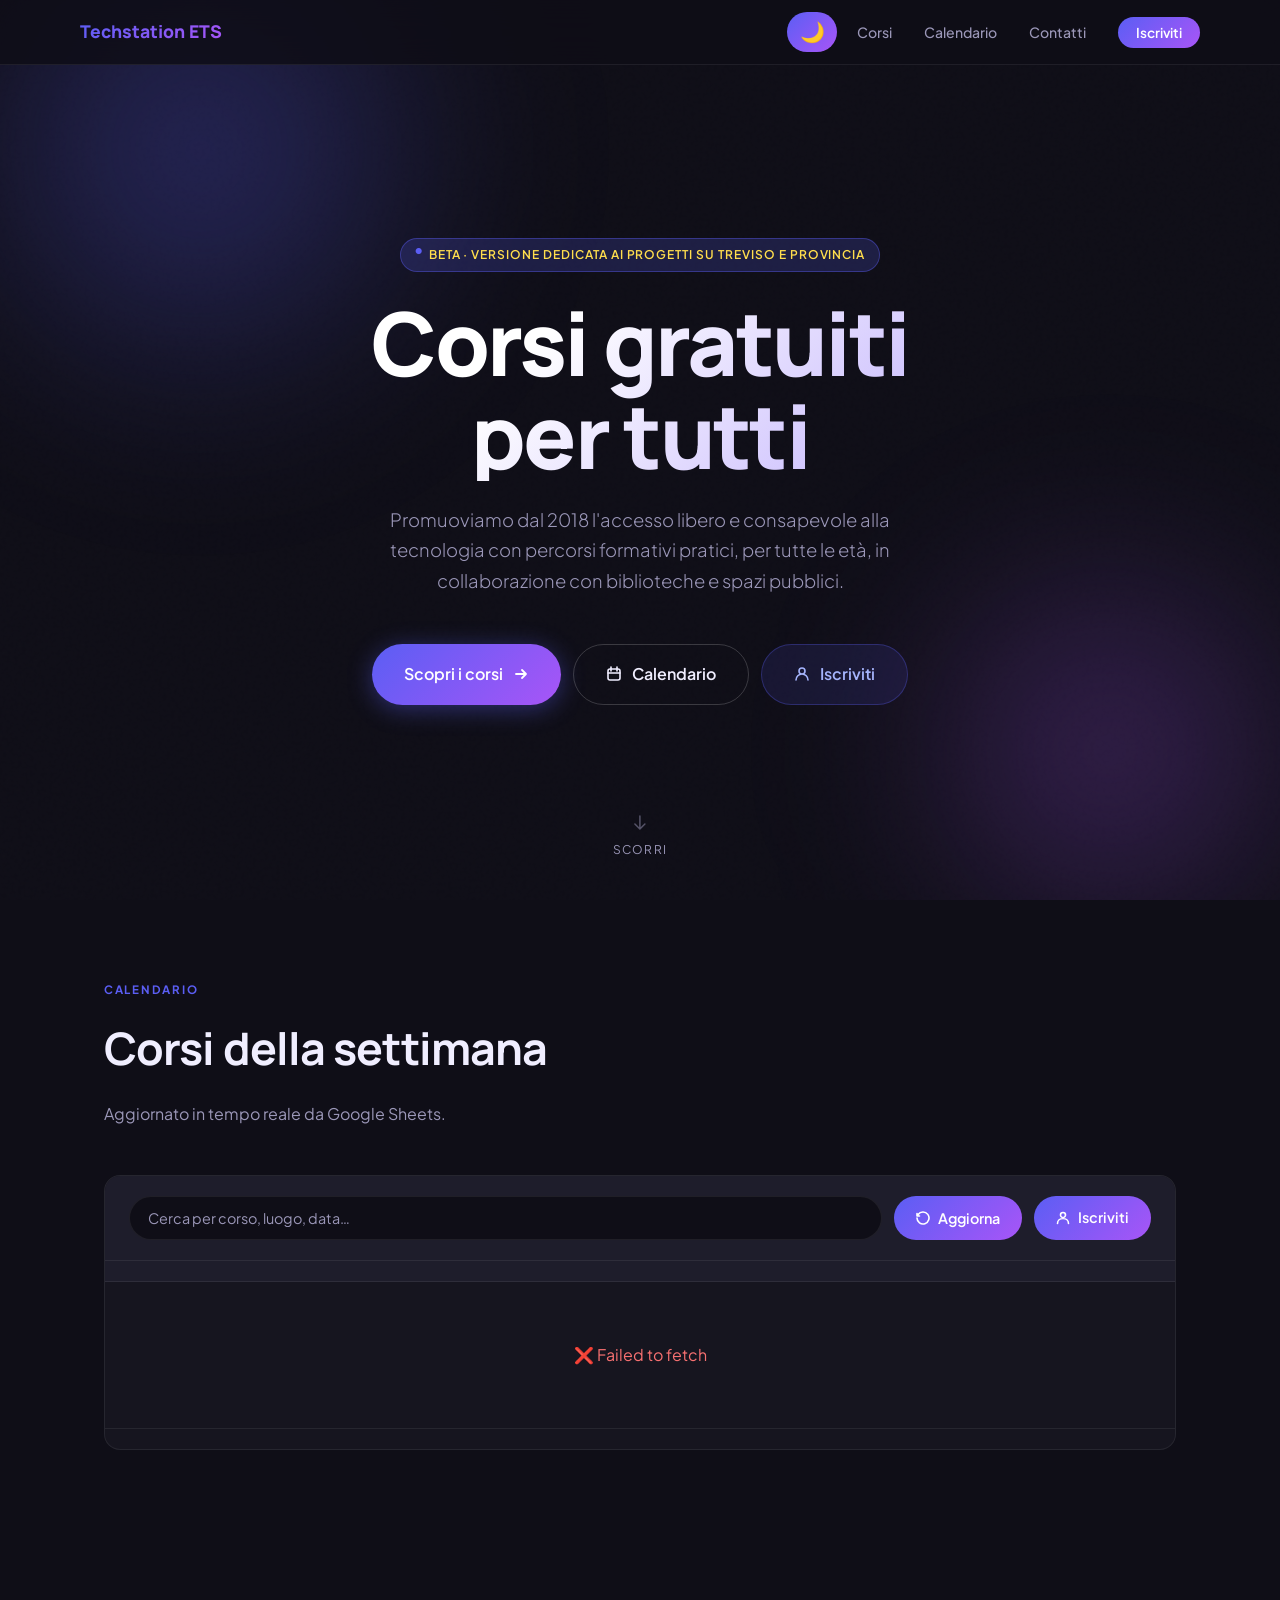
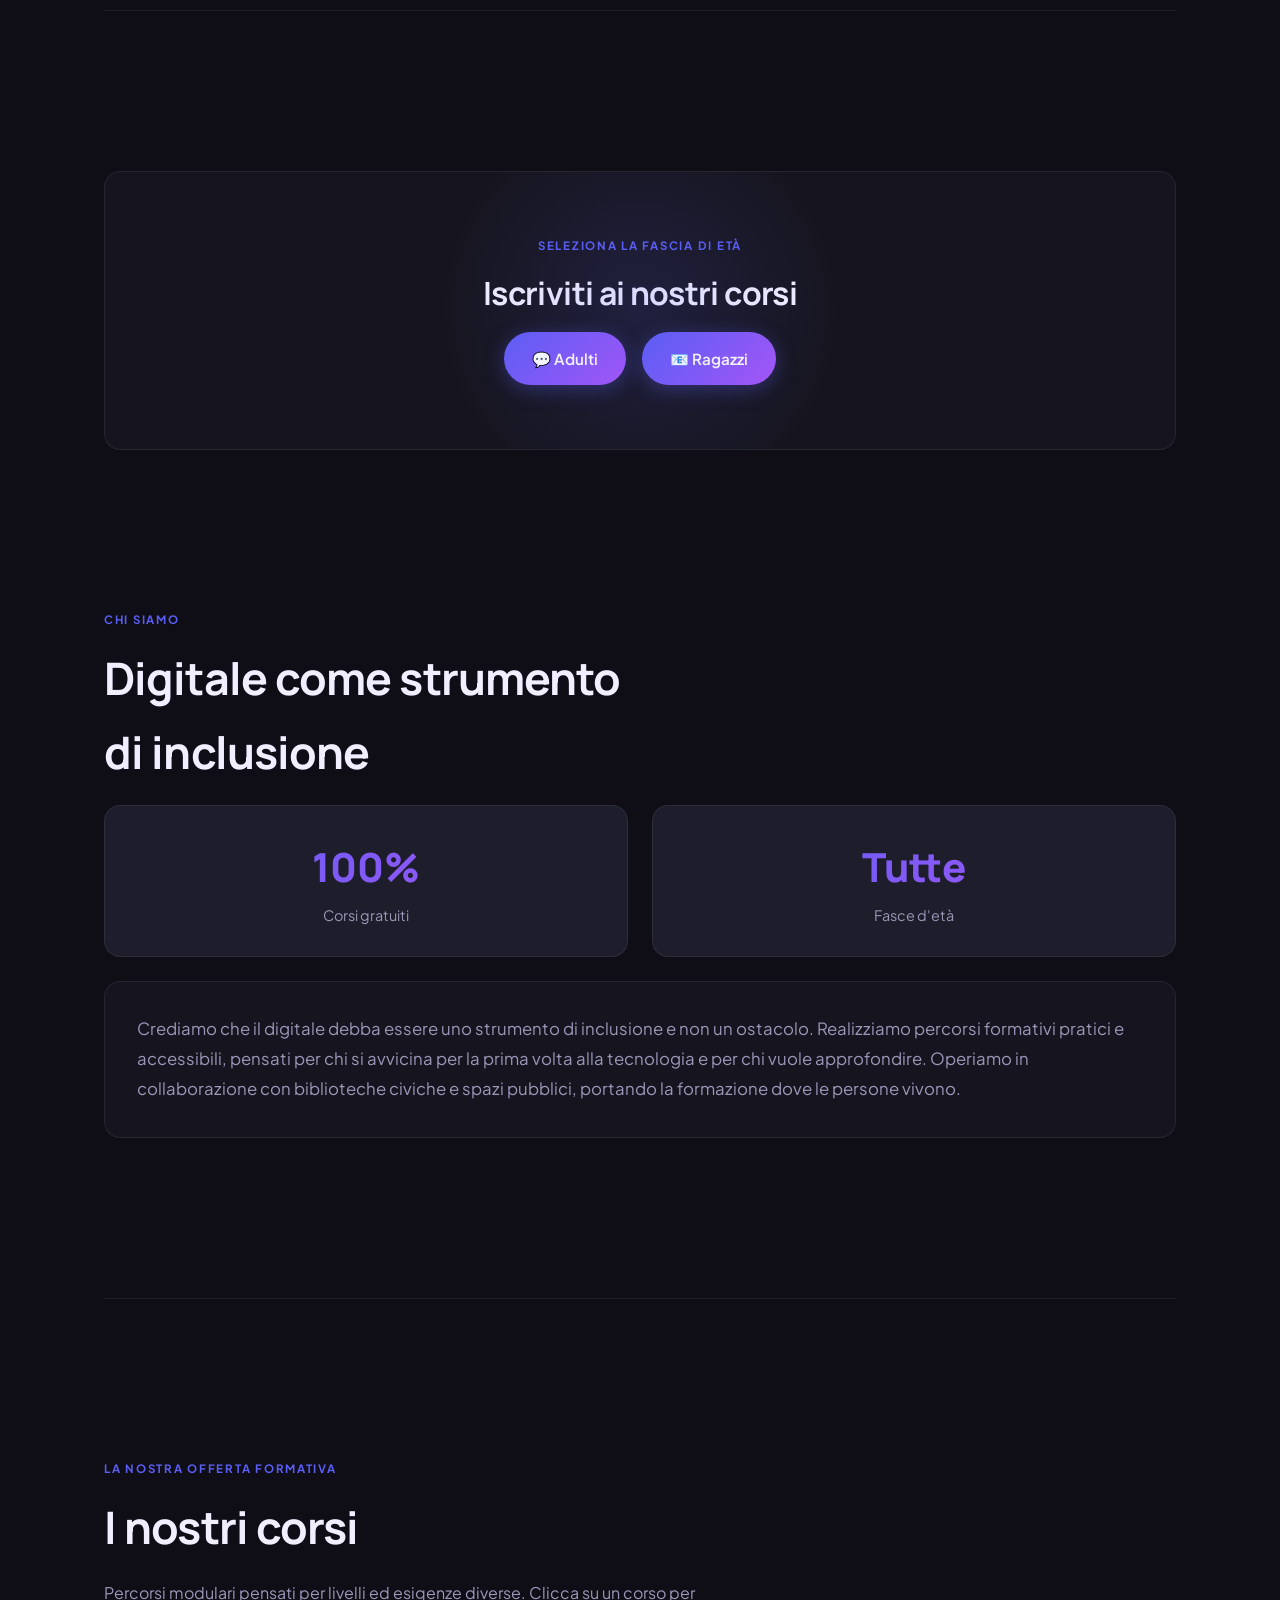
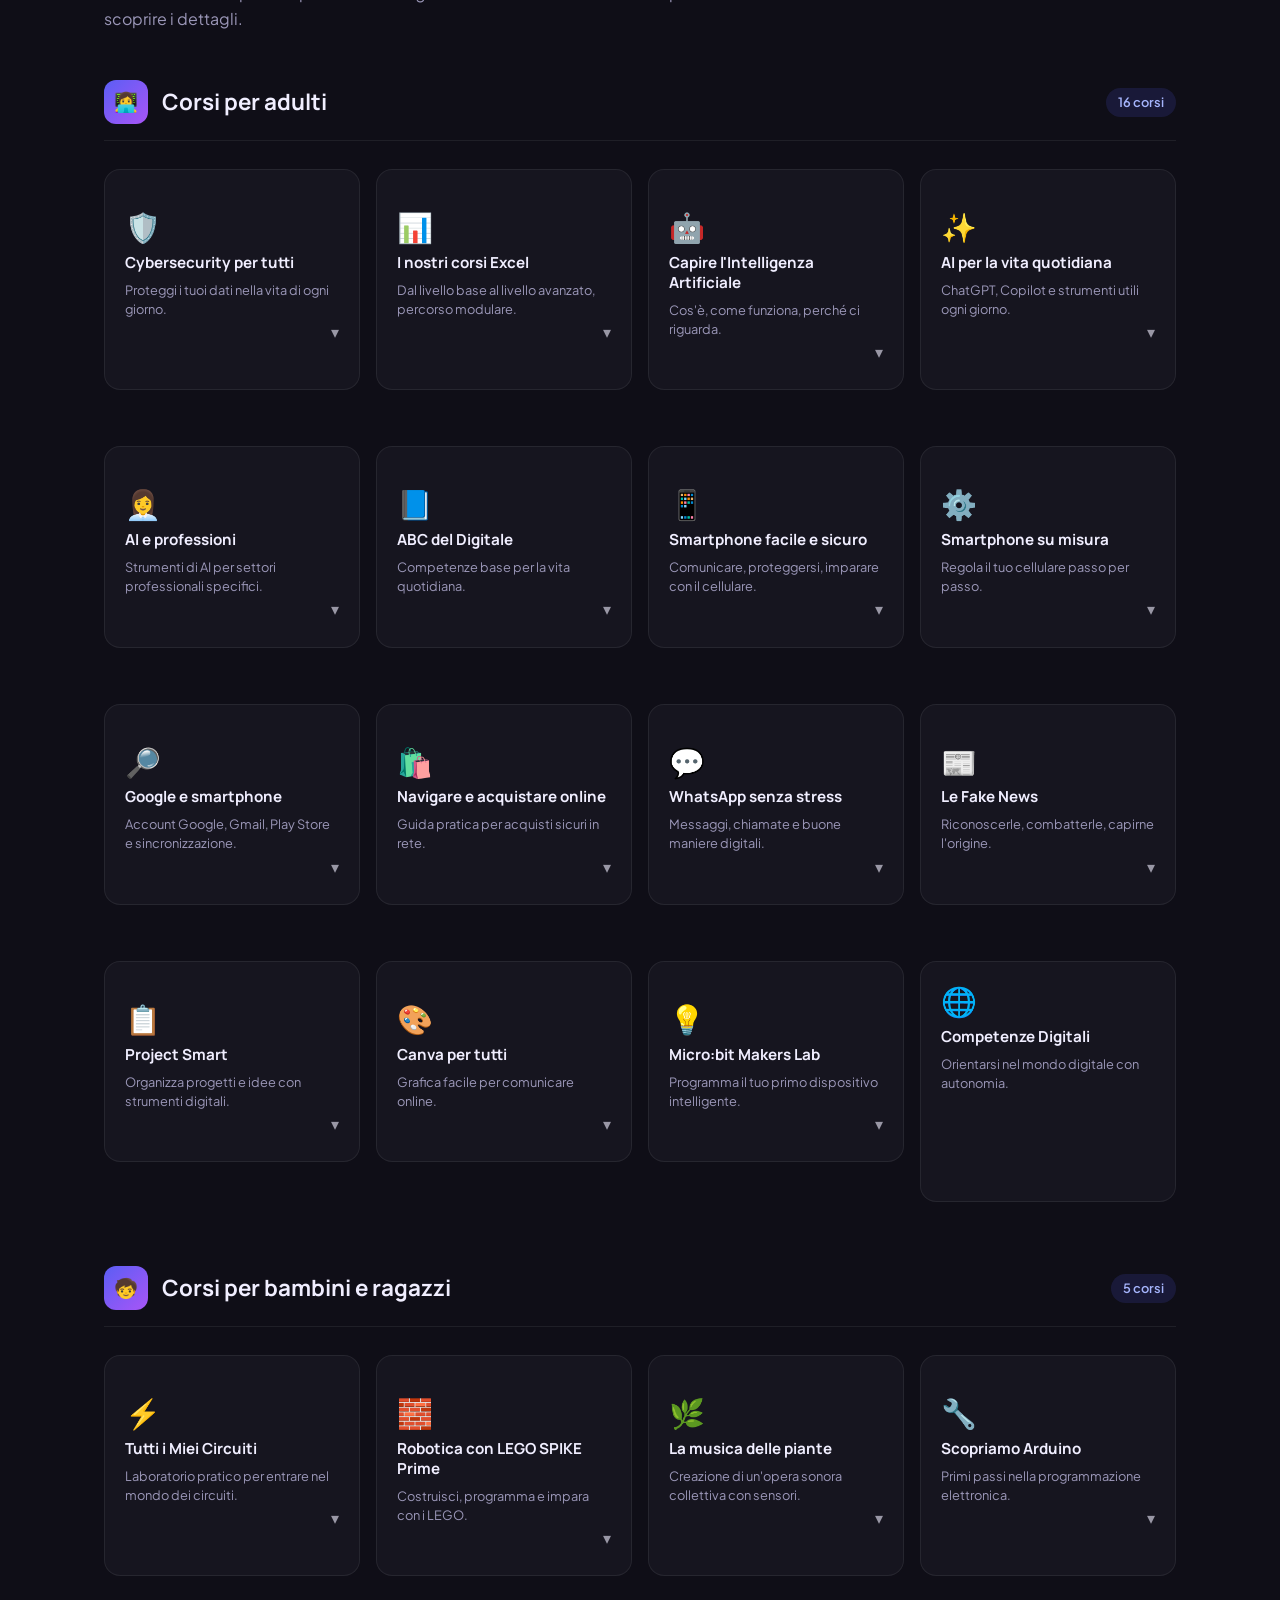
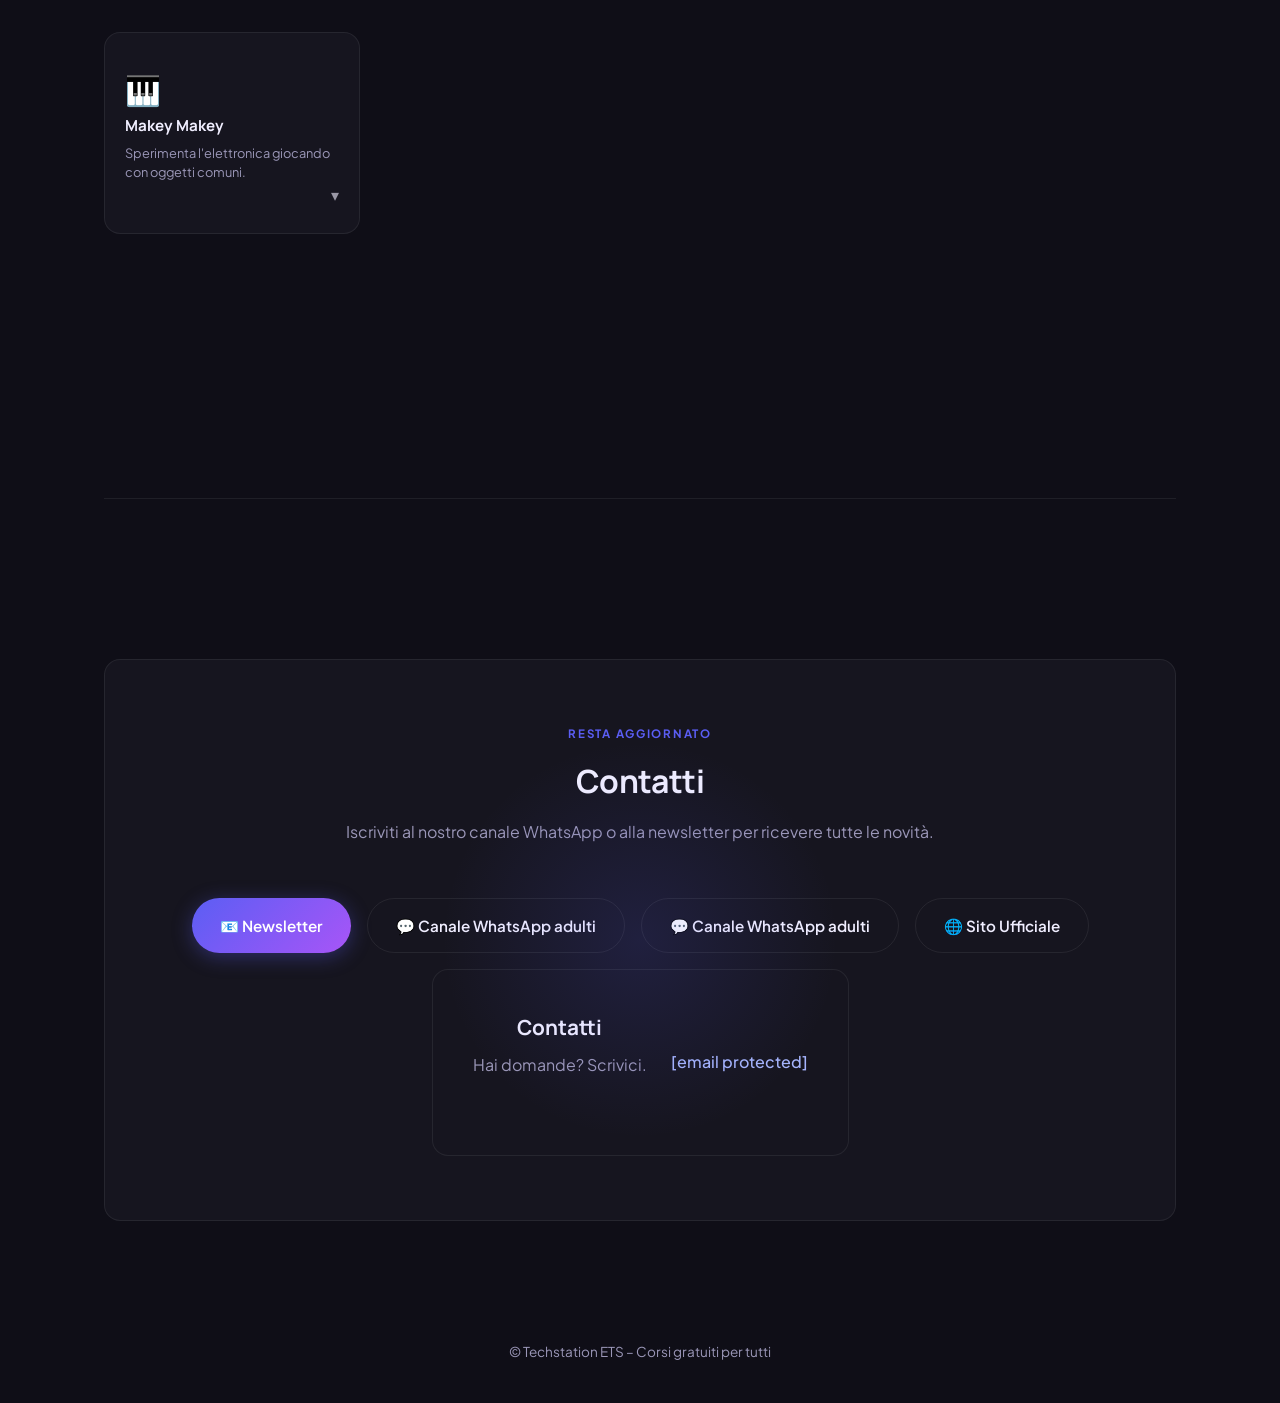
==== commit e301dd5c: "Update page Dropdown menus for courses, light and dark mode , more responsive animations" ====
--- a/index.html
+++ b/index.html
@@ -1,3 +1,5 @@
+
+
 <!DOCTYPE html>
 <html lang="it">
 <head>
@@ -24,6 +26,41 @@
   --shadow-glow: 0 0 40px rgba(91,94,244,0.2);
 }
 
+[data-theme="light"] {
+  --bg: #ffffff;
+  --surface: #f8f9fa;
+  --surface2: #e9ecef;
+  --border: rgba(0,0,0,0.1);
+  --text: #212529;
+  --text-muted: #6c757d;
+  --white: #ffffff;
+  --shadow: 0 8px 32px rgba(0,0,0,0.1);
+  --shadow-glow: 0 0 40px rgba(91,94,244,0.2);
+}
+
+[data-theme="light"] nav {
+  background: rgba(248,249,250,0.95);
+  border-bottom: 1px solid var(--border);
+}
+
+[data-theme="light"] .nav-logo {
+  background: linear-gradient(135deg, #212529 30%, #5b5ef4 100%);
+  -webkit-background-clip: text;
+  -webkit-text-fill-color: transparent;
+  background-clip: text;
+}
+
+[data-theme="light"] body::before {
+  opacity: 0.01;
+}
+
+[data-theme="light"] .hero h1 {
+  background: linear-gradient(135deg, #212529 30%, #5b5ef4 100%);
+  -webkit-background-clip: text;
+  -webkit-text-fill-color: transparent;
+  background-clip: text;
+}
+
 * { margin: 0; padding: 0; box-sizing: border-box; }
 html { scroll-behavior: smooth; }
 
@@ -732,6 +769,112 @@
 .delay-1 { animation-delay: 0.1s; }
 .delay-2 { animation-delay: 0.2s; }
 .delay-3 { animation-delay: 0.3s; }
+
+/* ── ACCORDION DROPDOWN ── */
+
+.accordion{
+  border:1px solid var(--border);
+  border-radius:var(--radius);
+  margin-bottom:40px;
+  overflow:hidden;
+}
+
+.accordion summary{
+  list-style:none;
+  cursor:pointer;
+  padding:18px 0;
+}
+
+.accordion summary::-webkit-details-marker{
+  display:none;
+}
+
+.accordion summary::after{
+  content:"▾";
+  float:right;
+  opacity:0.6;
+  transition:transform .2s ease;
+}
+
+.accordion[open] summary::after{
+  transform:rotate(180deg);
+}
+
+.accordion-content{
+  padding-top:20px;
+}
+
+/* Theme Toggle */
+.theme-toggle {
+  position: fixed;
+  top: 20px;
+  right: 20px;
+  z-index: 101;
+}
+
+#theme-switch {
+  display: none;
+}
+
+.toggle-slider {
+  display: block;
+  width: 60px;
+  height: 30px;
+  background: var(--surface);
+  border: 1px solid var(--border);
+  border-radius: 15px;
+  position: relative;
+  cursor: pointer;
+  transition: background 0.3s;
+}
+
+.toggle-slider::before {
+  content: '';
+  position: absolute;
+  top: 2px;
+  left: 2px;
+  width: 24px;
+  height: 24px;
+  background: var(--grad);
+  border-radius: 50%;
+  transition: transform 0.3s;
+}
+
+#theme-switch:checked + .toggle-slider {
+  background: var(--surface2);
+}
+
+#theme-switch:checked + .toggle-slider::before {
+  transform: translateX(30px);
+}
+
+/* Nav Theme Button */
+.theme-btn {
+  background: var(--grad);
+  color: white;
+  border: none;
+  width: 50px;
+  height: 40px;
+  border-radius: 20px;
+  font-size: 20px;
+  cursor: pointer;
+  transition: transform 0.2s, box-shadow 0.2s;
+  display: flex;
+  align-items: center;
+  justify-content: center;
+  margin-left: auto;
+  margin-right: 20px;
+}
+
+.theme-btn:hover {
+  transform: scale(1.05);
+  box-shadow: 0 4px 12px rgba(91,94,244,0.4);
+}
+
+.theme-btn:active {
+  transform: scale(0.95);
+}
+
 </style>
 </head>
 <body>
@@ -740,11 +883,12 @@
 <nav>
   <div class="nav-inner">
     <a href="#" class="nav-logo">Techstation ETS</a>
+    <button id="theme-toggle-btn" class="theme-btn">🌙</button>
     <ul class="nav-links">
       <li><a href="#corsi">Corsi</a></li>
       <li><a href="#calendario">Calendario</a></li>
       <li><a href="#contatti">Contatti</a></li>
-      <li><a href="" class="nav-iscriviti">Iscriviti</a></li>
+      <li><a href="#subscribe" class="nav-iscriviti">Iscriviti</a></li>
     </ul>
   </div>
 </nav>
@@ -767,6 +911,7 @@
           <path d="M3 8h10M9 4l4 4-4 4" stroke="white" stroke-width="1.8" stroke-linecap="round" stroke-linejoin="round"/>
         </svg>
       </a>
+      
       <a href="#calendario" class="hero-cta-secondary">
         <svg width="16" height="16" viewBox="0 0 16 16" fill="none">
           <rect x="2" y="3" width="12" height="11" rx="2" stroke="currentColor" stroke-width="1.6"/>
@@ -774,7 +919,7 @@
         </svg>
         Calendario
       </a>
-      <a href="" class="hero-cta-ghost">
+      <a href="#subscribe" class="hero-cta-ghost">
         <svg width="16" height="16" viewBox="0 0 16 16" fill="none">
           <path d="M8 2a3 3 0 1 1 0 6 3 3 0 0 1 0-6zM2 14c0-3.3 2.7-6 6-6s6 2.7 6 6" stroke="currentColor" stroke-width="1.6" stroke-linecap="round"/>
         </svg>
@@ -830,13 +975,17 @@
 
   <div class="divider"></div>
 
-
-
-
-
-
-
-
+    <!-- CTA e iscrizioni  -->
+  <section class="section" id="subscribe">
+    <div class="cta-section">
+      <div class="section-label">Seleziona la fascia di età</div>
+      <h2 class="section-title" style="margin-bottom:12px;">Iscriviti ai nostri corsi</h2>
+      <div class="cta-btns" >
+        <a href="#" class="cta-btn cta-btn-primary">💬 Adulti </a>
+        <a href="#" class="cta-btn cta-btn-primary">📧 Ragazzi </a>        
+      </div>
+           </div>
+  </section>
 
   
   <!-- CHI SIAMO -->
@@ -872,140 +1021,310 @@
       </div>
       <div class="course-grid">
 
-        <a href="#cybersecurity" class="course-card">
-          <div class="course-card-inner">
+        <details class="course-card accordion">
+          <summary class="course-card-inner">
             <span class="course-emoji">🛡️</span>
             <div class="course-name">Cybersecurity per tutti</div>
             <div class="course-desc">Proteggi i tuoi dati nella vita di ogni giorno.</div>
-          </div>
-          <span class="course-arrow">→</span>
-        </a>
-
-        <a href="#excel" class="course-card">
-          <div class="course-card-inner">
+          </summary>
+          <div class="accordion-content">
+            <p>
+              <strong>Proteggi i tuoi dati nella vita di ogni giorno.</strong><br><br>
+              Un corso per riconoscere le principali minacce online e adottare comportamenti sicuri
+              nella navigazione, negli acquisti e nella comunicazione digitale.
+            </p>
+            <div class="detail-tags">
+              <span class="tag">🚨 Truffe e phishing</span>
+              <span class="tag">🔑 Password efficaci</span>
+              <span class="tag">🌐 Navigazione sicura</span>
+            </div>
+          </div>
+        </details>
+
+        <details class="course-card accordion">
+          <summary class="course-card-inner">
             <span class="course-emoji">📊</span>
             <div class="course-name">I nostri corsi Excel</div>
             <div class="course-desc">Dal livello base al livello avanzato, percorso modulare.</div>
-          </div>
-          <span class="course-arrow">→</span>
-        </a>
-
-        <a href="#corso-ai" class="course-card">
-          <div class="course-card-inner">
+          </summary>
+          <div class="accordion-content">
+            <p>
+              <strong>Un percorso completo, dall'introduzione alle funzioni avanzate.</strong><br><br>
+              La nostra offerta formativa su Excel è strutturata come un percorso progressivo, pensato per accompagnare
+              ogni partecipante dal primo approccio fino alle funzionalità più avanzate di analisi e gestione dei dati.
+              Si parte dai corsi introduttivi per imparare a orientarsi, inserire dati e usare le prime formule; si
+              prosegue con il livello base, poi con quello intermedio (tabelle pivot, filtri avanzati) e infine con il
+              livello avanzato (CERCA.X e funzioni di collegamento tra dati).
+            </p>
+            <div class="detail-tags">
+              <span class="tag">🎯 Percorso modulare</span>
+              <span class="tag">📈 Crescita progressiva</span>
+              <span class="tag">🛠️ Approccio pratico</span>
+            </div>
+          </div>
+        </details>
+
+        <details class="course-card accordion">
+          <summary class="course-card-inner">
             <span class="course-emoji">🤖</span>
             <div class="course-name">Capire l'Intelligenza Artificiale</div>
             <div class="course-desc">Cos'è, come funziona, perché ci riguarda.</div>
-          </div>
-          <span class="course-arrow">→</span>
-        </a>
-
-        <a href="#ai-quotidiana" class="course-card">
-          <div class="course-card-inner">
+          </summary>
+          <div class="accordion-content">
+            <p>
+              <strong>Cos'è, come funziona, perché ci riguarda.</strong><br><br>
+              Un incontro divulgativo per comprendere in modo chiaro cosa sia l'AI e come sta trasformando
+              lavoro e vita quotidiana. Concetti spiegati in modo semplice, con focus sugli impatti concreti.
+            </p>
+            <div class="detail-tags">
+              <span class="tag">🔎 Concetti semplici</span>
+              <span class="tag">💼 Impatti concreti</span>
+              <span class="tag">⚖️ Opportunità e limiti</span>
+            </div>
+          </div>
+        </details>
+
+        <details class="course-card accordion">
+          <summary class="course-card-inner">
             <span class="course-emoji">✨</span>
             <div class="course-name">AI per la vita quotidiana</div>
             <div class="course-desc">ChatGPT, Copilot e strumenti utili ogni giorno.</div>
-          </div>
-          <span class="course-arrow">→</span>
-        </a>
-
-        <a href="#ai-professioni" class="course-card">
-          <div class="course-card-inner">
+          </summary>
+          <div class="accordion-content">
+            <p>
+              <strong>ChatGPT, Copilot e strumenti utili.</strong><br><br>
+              Un laboratorio pratico per imparare a utilizzare strumenti di intelligenza artificiale
+              nella vita di tutti i giorni: scrivere testi, ottenere supporto nello studio e nel lavoro,
+              usarli in modo consapevole e strategico.
+            </p>
+            <div class="detail-tags">
+              <span class="tag">✍️ Scrittura e testi</span>
+              <span class="tag">📊 Studio e lavoro</span>
+              <span class="tag">⚙️ Uso consapevole</span>
+            </div>
+          </div>
+        </details>
+
+        <details class="course-card accordion">
+          <summary class="course-card-inner">
             <span class="course-emoji">👩‍💼</span>
             <div class="course-name">AI e professioni</div>
             <div class="course-desc">Strumenti di AI per settori professionali specifici.</div>
-          </div>
-          <span class="course-arrow">→</span>
-        </a>
-
-        <a href="#abc-digitale" class="course-card">
-          <div class="course-card-inner">
+          </summary>
+          <div class="accordion-content">
+            <p>
+              <strong>Strumenti per settori specifici.</strong><br><br>
+              Un corso dedicato a chi vuole integrare l'AI nel proprio ambito professionale.
+              Applicazioni concrete, automazione e ottimizzazione dei flussi di lavoro, casi reali.
+            </p>
+            <div class="detail-tags">
+              <span class="tag">📂 Applicazioni concrete</span>
+              <span class="tag">🛠️ Automazione</span>
+              <span class="tag">🎯 Casi reali</span>
+            </div>
+          </div>
+        </details>
+
+        <details class="course-card accordion">
+          <summary class="course-card-inner">
             <span class="course-emoji">📘</span>
             <div class="course-name">ABC del Digitale</div>
             <div class="course-desc">Competenze base per la vita quotidiana.</div>
-          </div>
-          <span class="course-arrow">→</span>
-        </a>
-
-        <a href="#smartphone-facile" class="course-card">
-          <div class="course-card-inner">
+          </summary>
+          <div class="accordion-content">
+            <p>
+              <strong>Competenze base per la vita quotidiana.</strong><br><br>
+              Un corso introduttivo pensato per acquisire sicurezza nell'uso di computer, internet
+              e strumenti digitali essenziali. Navigare in sicurezza, usare email e orientarsi
+              nel mondo digitale con autonomia.
+            </p>
+            <div class="detail-tags">
+              <span class="tag">🌐 Navigazione sicura</span>
+              <span class="tag">📧 Email e strumenti base</span>
+              <span class="tag">🧭 Autonomia digitale</span>
+            </div>
+          </div>
+        </details>
+
+        <details class="course-card accordion">
+          <summary class="course-card-inner">
             <span class="course-emoji">📱</span>
             <div class="course-name">Smartphone facile e sicuro</div>
             <div class="course-desc">Comunicare, proteggersi, imparare con il cellulare.</div>
-          </div>
-          <span class="course-arrow">→</span>
-        </a>
-
-        <a href="#smartphone-su-misura" class="course-card">
-          <div class="course-card-inner">
+          </summary>
+          <div class="accordion-content">
+            <p>
+              <strong>Comunicare, proteggersi, imparare.</strong><br><br>
+              Un percorso pratico per usare lo smartphone con maggiore autonomia e sicurezza.
+              Funzioni essenziali, privacy, protezione dati e app utili spiegati passo per passo.
+            </p>
+            <div class="detail-tags">
+              <span class="tag">💬 Funzioni essenziali</span>
+              <span class="tag">🔐 Privacy e dati</span>
+              <span class="tag">📲 App utili</span>
+            </div>
+          </div>
+        </details>
+
+        <details class="course-card accordion">
+          <summary class="course-card-inner">
             <span class="course-emoji">⚙️</span>
             <div class="course-name">Smartphone su misura</div>
             <div class="course-desc">Regola il tuo cellulare passo per passo.</div>
-          </div>
-          <span class="course-arrow">→</span>
-        </a>
-
-        <a href="#google-smartphone" class="course-card">
-          <div class="course-card-inner">
+          </summary>
+          <div class="accordion-content">
+            <p>
+              <strong>Regola il tuo cellulare passo per passo.</strong><br><br>
+              Imparare a personalizzare impostazioni, notifiche e sicurezza.
+              Configurazioni guidate per avere maggiore controllo del proprio dispositivo.
+            </p>
+            <div class="detail-tags">
+              <span class="tag">🔧 Configurazioni guidate</span>
+              <span class="tag">🔔 Notifiche</span>
+              <span class="tag">🛡️ Controllo totale</span>
+            </div>
+          </div>
+        </details>
+
+        <details class="course-card accordion">
+          <summary class="course-card-inner">
             <span class="course-emoji">🔎</span>
             <div class="course-name">Google e smartphone</div>
             <div class="course-desc">Account Google, Gmail, Play Store e sincronizzazione.</div>
-          </div>
-          <span class="course-arrow">→</span>
-        </a>
-
-        <a href="#navigare-online" class="course-card">
-          <div class="course-card-inner">
+          </summary>
+          <div class="accordion-content">
+            <p>
+              <strong>Le basi per gestirlo in tranquillità.</strong><br><br>
+              Account Google, Gmail, Play Store e sincronizzazione spiegati con chiarezza.
+              Gestione account, email, calendario, archiviazione e backup.
+            </p>
+            <div class="detail-tags">
+              <span class="tag">☁️ Gestione account</span>
+              <span class="tag">📩 Email e calendario</span>
+              <span class="tag">📦 Backup e archiviazione</span>
+            </div>
+          </div>
+        </details>
+
+        <details class="course-card accordion">
+          <summary class="course-card-inner">
             <span class="course-emoji">🛍️</span>
             <div class="course-name">Navigare e acquistare online</div>
             <div class="course-desc">Guida pratica per acquisti sicuri in rete.</div>
-          </div>
-          <span class="course-arrow">→</span>
-        </a>
-
-        <a href="#corso-digital" class="course-card">
-          <div class="course-card-inner">
+          </summary>
+          <div class="accordion-content">
+            <p>
+              <strong>Guida pratica per tutti.</strong><br><br>
+              Consigli concreti per acquistare online senza rischi.
+              Pagamenti sicuri, riconoscere truffe, monitorare ordini.
+            </p>
+            <div class="detail-tags">
+              <span class="tag">💳 Pagamenti sicuri</span>
+              <span class="tag">🚨 Riconoscere truffe</span>
+              <span class="tag">📦 Monitoraggio ordini</span>
+            </div>
+          </div>
+        </details>
+
+        <details class="course-card accordion">
+          <summary class="course-card-inner">
             <span class="course-emoji">💬</span>
             <div class="course-name">WhatsApp senza stress</div>
             <div class="course-desc">Messaggi, chiamate e buone maniere digitali.</div>
-          </div>
-          <span class="course-arrow">→</span>
-        </a>
-
-        <a href="#fake-news" class="course-card">
-          <div class="course-card-inner">
+          </summary>
+          <div class="accordion-content">
+            <p>
+              <strong>Messaggi, chiamate e buone maniere digitali.</strong><br><br>
+              Un incontro dedicato a imparare a usare WhatsApp in modo semplice e corretto,
+              evitando errori e confusione nei gruppi. Invio di foto, gestione dei gruppi, privacy e sicurezza.
+            </p>
+            <div class="detail-tags">
+              <span class="tag">📸 Foto e documenti</span>
+              <span class="tag">👥 Gestione gruppi</span>
+              <span class="tag">🔐 Privacy</span>
+            </div>
+          </div>
+        </details>
+
+        <details class="course-card accordion">
+          <summary class="course-card-inner">
             <span class="course-emoji">📰</span>
             <div class="course-name">Le Fake News</div>
             <div class="course-desc">Riconoscerle, combatterle, capirne l'origine.</div>
-          </div>
-          <span class="course-arrow">→</span>
-        </a>
-
-        <a href="#project-smart" class="course-card">
-          <div class="course-card-inner">
+          </summary>
+          <div class="accordion-content">
+            <p>
+              <strong>Come si originano, come identificarle e combatterle.</strong><br><br>
+              Strumenti concreti per riconoscere notizie false e disinformazione.
+              Verifica delle fonti, dinamiche dei social e pensiero critico.
+            </p>
+            <div class="detail-tags">
+              <span class="tag">🔎 Verifica fonti</span>
+              <span class="tag">📲 Social e viralità</span>
+              <span class="tag">🧠 Pensiero critico</span>
+            </div>
+          </div>
+        </details>
+
+        <details class="course-card accordion">
+          <summary class="course-card-inner">
             <span class="course-emoji">📋</span>
             <div class="course-name">Project Smart</div>
             <div class="course-desc">Organizza progetti e idee con strumenti digitali.</div>
-          </div>
-          <span class="course-arrow">→</span>
-        </a>
-
-        <a href="#canva" class="course-card">
-          <div class="course-card-inner">
+          </summary>
+          <div class="accordion-content">
+            <p>
+              <strong>Organizzare progetti e idee con strumenti digitali.</strong><br><br>
+              Strumenti pratici per pianificare attività e collaborare online.
+              Pianificazione efficace, condivisione e obiettivi chiari.
+            </p>
+            <div class="detail-tags">
+              <span class="tag">🗓️ Pianificazione</span>
+              <span class="tag">📂 Condivisione</span>
+              <span class="tag">🎯 Obiettivi</span>
+            </div>
+          </div>
+        </details>
+
+        <details class="course-card accordion">
+          <summary class="course-card-inner">
             <span class="course-emoji">🎨</span>
             <div class="course-name">Canva per tutti</div>
             <div class="course-desc">Grafica facile per comunicare online.</div>
-          </div>
-          <span class="course-arrow">→</span>
-        </a>
-
-        <a href="#microbit" class="course-card">
-          <div class="course-card-inner">
+          </summary>
+          <div class="accordion-content">
+            <p>
+              <strong>Grafica facile per comunicare online.</strong><br><br>
+              Creare grafiche, locandine e contenuti social in modo semplice.
+              Template pronti, personalizzazione creativa e condivisione immediata.
+            </p>
+            <div class="detail-tags">
+              <span class="tag">🖼️ Template pronti</span>
+              <span class="tag">✏️ Creatività</span>
+              <span class="tag">📲 Condivisione</span>
+            </div>
+          </div>
+        </details>
+
+        <details class="course-card accordion">
+          <summary class="course-card-inner">
             <span class="course-emoji">💡</span>
             <div class="course-name">Micro:bit Makers Lab</div>
             <div class="course-desc">Programma il tuo primo dispositivo intelligente.</div>
-          </div>
-          <span class="course-arrow">→</span>
-        </a>
+          </summary>
+          <div class="accordion-content">
+            <p>
+              <strong>Programma il tuo primo dispositivo intelligente.</strong><br><br>
+              Coding ed elettronica con sensori e LED. Programmazione visuale,
+              esperimenti interattivi e creatività digitale.
+            </p>
+            <div class="detail-tags">
+              <span class="tag">💻 Programmazione visuale</span>
+              <span class="tag">🔁 Esperimenti</span>
+              <span class="tag">🚀 Creatività digitale</span>
+            </div>
+          </div>
+        </details>
 
         <a href="#corso-digital" class="course-card">
           <div class="course-card-inner">
@@ -1028,50 +1347,110 @@
       </div>
       <div class="course-grid">
 
-        <a href="#circuiti" class="course-card">
-          <div class="course-card-inner">
+        <details class="course-card accordion">
+          <summary class="course-card-inner">
             <span class="course-emoji">⚡</span>
             <div class="course-name">Tutti i Miei Circuiti</div>
             <div class="course-desc">Laboratorio pratico per entrare nel mondo dei circuiti.</div>
-          </div>
-          <span class="course-arrow">→</span>
-        </a>
-
-        <a href="#robotica-lego" class="course-card">
-          <div class="course-card-inner">
+          </summary>
+          <div class="accordion-content">
+            <p>
+              <strong>Un laboratorio pratico per entrare nel mondo dei circuiti elettrici ed elettronici.</strong><br><br>
+              Tra fili, batterie, LED e piccoli componenti, i partecipanti impareranno come funziona un circuito,
+              come si accende una luce e come dare energia alle proprie idee. Sperimentazione diretta,
+              comprensione dei concetti base (corrente, collegamenti, polarità) e costruzione di piccoli progetti funzionanti.
+              Un percorso perfetto per sviluppare logica, manualità e spirito di scoperta.
+            </p>
+            <div class="detail-tags">
+              <span class="tag">🔎 Sperimentazione</span>
+              <span class="tag">💡 Corrente e polarità</span>
+              <span class="tag">🛠️ Progetti funzionanti</span>
+            </div>
+          </div>
+        </details>
+
+        <details class="course-card accordion">
+          <summary class="course-card-inner">
             <span class="course-emoji">🧱</span>
             <div class="course-name">Robotica con LEGO SPIKE Prime</div>
             <div class="course-desc">Costruisci, programma e impara con i LEGO.</div>
-          </div>
-          <span class="course-arrow">→</span>
-        </a>
-
-        <a href="#musica-piante" class="course-card">
-          <div class="course-card-inner">
+          </summary>
+          <div class="accordion-content">
+            <p>
+              <strong>Costruisci, programma, impara.</strong><br><br>
+              Laboratorio di robotica educativa per costruire e programmare robot.
+              Costruzione meccanica, programmazione e sfide creative per imparare
+              i principi dell'ingegneria giocando.
+            </p>
+            <div class="detail-tags">
+              <span class="tag">⚙️ Costruzione meccanica</span>
+              <span class="tag">💻 Programmazione</span>
+              <span class="tag">🏁 Sfide creative</span>
+            </div>
+          </div>
+        </details>
+
+        <details class="course-card accordion">
+          <summary class="course-card-inner">
             <span class="course-emoji">🌿</span>
             <div class="course-name">La musica delle piante</div>
             <div class="course-desc">Creazione di un'opera sonora collettiva con sensori.</div>
-          </div>
-          <span class="course-arrow">→</span>
-        </a>
-
-        <a href="#arduino" class="course-card">
-          <div class="course-card-inner">
+          </summary>
+          <div class="accordion-content">
+            <p>
+              <strong>Creazione di un'opera sonora collettiva.</strong><br><br>
+              Un laboratorio che unisce natura, tecnologia e suono.
+              Sensori e segnali naturali, composizione condivisa ed esperienza immersiva
+              per scoprire che la tecnologia è ovunque, anche nel mondo naturale.
+            </p>
+            <div class="detail-tags">
+              <span class="tag">🌱 Sensori naturali</span>
+              <span class="tag">🎼 Composizione condivisa</span>
+              <span class="tag">🎧 Esperienza immersiva</span>
+            </div>
+          </div>
+        </details>
+
+        <details class="course-card accordion">
+          <summary class="course-card-inner">
             <span class="course-emoji">🔧</span>
             <div class="course-name">Scopriamo Arduino</div>
             <div class="course-desc">Primi passi nella programmazione elettronica.</div>
-          </div>
-          <span class="course-arrow">→</span>
-        </a>
-
-        <a href="#makey-makey" class="course-card">
-          <div class="course-card-inner">
+          </summary>
+          <div class="accordion-content">
+            <p>
+              <strong>Primi passi nella programmazione elettronica.</strong><br><br>
+              Introduzione alla piattaforma Arduino e ai suoi utilizzi.
+              Circuiti, sensori, programmazione base e costruzione di prototipi creativi.
+            </p>
+            <div class="detail-tags">
+              <span class="tag">⚡ Circuiti e sensori</span>
+              <span class="tag">💻 Programmazione base</span>
+              <span class="tag">🛠️ Prototipi creativi</span>
+            </div>
+          </div>
+        </details>
+
+        <details class="course-card accordion">
+          <summary class="course-card-inner">
             <span class="course-emoji">🎹</span>
             <div class="course-name">Makey Makey</div>
             <div class="course-desc">Sperimenta l'elettronica giocando con oggetti comuni.</div>
-          </div>
-          <span class="course-arrow">→</span>
-        </a>
+          </summary>
+          <div class="accordion-content">
+            <p>
+              <strong>Sperimenta l'elettronica giocando.</strong><br><br>
+              Trasforma oggetti comuni in strumenti interattivi.
+              Conducibilità, giochi, musica e creatività tecnologica: scopri che qualsiasi cosa
+              può diventare un controller.
+            </p>
+            <div class="detail-tags">
+              <span class="tag">⚡ Conducibilità</span>
+              <span class="tag">🎮 Giochi e musica</span>
+              <span class="tag">🧠 Creatività tecnologica</span>
+            </div>
+          </div>
+        </details>
 
       </div>
     </div>
@@ -1080,156 +1459,11 @@
   <div class="divider"></div>
 
   
-  <!-- DETTAGLI ADULTI -->
+  <!-- DETTAGLI ADULTI 
   <section class="section" id="dettagli">
     <div class="section-label">Schede corso</div>
     <h2 class="section-title">Tutti i dettagli</h2>
-    <p class="section-subtitle">Clicca su una card qui sopra per navigare direttamente alla sezione.</p>
-
-    <div id="cybersecurity" class="detail-section" style="scroll-margin-top:80px;">
-      <h2>🛡️ Cybersecurity per tutti</h2>
-      <p>
-        <strong>Proteggi i tuoi dati nella vita di ogni giorno.</strong><br><br>
-        Un corso per riconoscere le principali minacce online e adottare comportamenti sicuri
-        nella navigazione, negli acquisti e nella comunicazione digitale.
-      </p>
-      <div class="detail-tags">
-        <span class="tag">🚨 Truffe e phishing</span>
-        <span class="tag">🔑 Password efficaci</span>
-        <span class="tag">🌐 Navigazione sicura</span>
-      </div>
-    </div>
-
-    <div id="excel" class="detail-section" style="scroll-margin-top:80px;">
-      <h2>📊 I nostri corsi Excel</h2>
-      <p>
-        <strong>Un percorso completo, dall'introduzione alle funzioni avanzate.</strong><br><br>
-        La nostra offerta formativa su Excel è strutturata come un percorso progressivo, pensato per accompagnare
-        ogni partecipante dal primo approccio fino alle funzionalità più avanzate di analisi e gestione dei dati.
-        Si parte dai corsi introduttivi per imparare a orientarsi, inserire dati e usare le prime formule; si
-        prosegue con il livello base, poi con quello intermedio (tabelle pivot, filtri avanzati) e infine con il
-        livello avanzato (CERCA.X e funzioni di collegamento tra dati).
-      </p>
-      <div class="detail-tags">
-        <span class="tag">🎯 Percorso modulare</span>
-        <span class="tag">📈 Crescita progressiva</span>
-        <span class="tag">🛠️ Approccio pratico</span>
-      </div>
-    </div>
-
-    <div id="corso-ai" class="detail-section" style="scroll-margin-top:80px;">
-      <h2>🤖 Capire l'Intelligenza Artificiale</h2>
-      <p>
-        <strong>Cos'è, come funziona, perché ci riguarda.</strong><br><br>
-        Un incontro divulgativo per comprendere in modo chiaro cosa sia l'AI e come sta trasformando
-        lavoro e vita quotidiana. Concetti spiegati in modo semplice, con focus sugli impatti concreti.
-      </p>
-      <div class="detail-tags">
-        <span class="tag">🔎 Concetti semplici</span>
-        <span class="tag">💼 Impatti concreti</span>
-        <span class="tag">⚖️ Opportunità e limiti</span>
-      </div>
-    </div>
-
-    <div id="ai-quotidiana" class="detail-section" style="scroll-margin-top:80px;">
-      <h2>✨ AI per la vita quotidiana</h2>
-      <p>
-        <strong>ChatGPT, Copilot e strumenti utili.</strong><br><br>
-        Un laboratorio pratico per imparare a utilizzare strumenti di intelligenza artificiale
-        nella vita di tutti i giorni: scrivere testi, ottenere supporto nello studio e nel lavoro,
-        usarli in modo consapevole e strategico.
-      </p>
-      <div class="detail-tags">
-        <span class="tag">✍️ Scrittura e testi</span>
-        <span class="tag">📊 Studio e lavoro</span>
-        <span class="tag">⚙️ Uso consapevole</span>
-      </div>
-    </div>
-
-    <div id="ai-professioni" class="detail-section" style="scroll-margin-top:80px;">
-      <h2>👩‍💼 AI e professioni</h2>
-      <p>
-        <strong>Strumenti per settori specifici.</strong><br><br>
-        Un corso dedicato a chi vuole integrare l'AI nel proprio ambito professionale.
-        Applicazioni concrete, automazione e ottimizzazione dei flussi di lavoro, casi reali.
-      </p>
-      <div class="detail-tags">
-        <span class="tag">📂 Applicazioni concrete</span>
-        <span class="tag">🛠️ Automazione</span>
-        <span class="tag">🎯 Casi reali</span>
-      </div>
-    </div>
-
-    <div id="abc-digitale" class="detail-section" style="scroll-margin-top:80px;">
-      <h2>📘 ABC del Digitale</h2>
-      <p>
-        <strong>Competenze base per la vita quotidiana.</strong><br><br>
-        Un corso introduttivo pensato per acquisire sicurezza nell'uso di computer, internet
-        e strumenti digitali essenziali. Navigare in sicurezza, usare email e orientarsi
-        nel mondo digitale con autonomia.
-      </p>
-      <div class="detail-tags">
-        <span class="tag">🌐 Navigazione sicura</span>
-        <span class="tag">📧 Email e strumenti base</span>
-        <span class="tag">🧭 Autonomia digitale</span>
-      </div>
-    </div>
-
-    <div id="smartphone-facile" class="detail-section" style="scroll-margin-top:80px;">
-      <h2>📱 Smartphone facile e sicuro</h2>
-      <p>
-        <strong>Comunicare, proteggersi, imparare.</strong><br><br>
-        Un percorso pratico per usare lo smartphone con maggiore autonomia e sicurezza.
-        Funzioni essenziali, privacy, protezione dati e app utili spiegati passo per passo.
-      </p>
-      <div class="detail-tags">
-        <span class="tag">💬 Funzioni essenziali</span>
-        <span class="tag">🔐 Privacy e dati</span>
-        <span class="tag">📲 App utili</span>
-      </div>
-    </div>
-
-    <div id="smartphone-su-misura" class="detail-section" style="scroll-margin-top:80px;">
-      <h2>⚙️ Smartphone su misura</h2>
-      <p>
-        <strong>Regola il tuo cellulare passo per passo.</strong><br><br>
-        Imparare a personalizzare impostazioni, notifiche e sicurezza.
-        Configurazioni guidate per avere maggiore controllo del proprio dispositivo.
-      </p>
-      <div class="detail-tags">
-        <span class="tag">🔧 Configurazioni guidate</span>
-        <span class="tag">🔔 Notifiche</span>
-        <span class="tag">🛡️ Controllo totale</span>
-      </div>
-    </div>
-
-    <div id="google-smartphone" class="detail-section" style="scroll-margin-top:80px;">
-      <h2>🔎 Google e smartphone</h2>
-      <p>
-        <strong>Le basi per gestirlo in tranquillità.</strong><br><br>
-        Account Google, Gmail, Play Store e sincronizzazione spiegati con chiarezza.
-        Gestione account, email, calendario, archiviazione e backup.
-      </p>
-      <div class="detail-tags">
-        <span class="tag">☁️ Gestione account</span>
-        <span class="tag">📩 Email e calendario</span>
-        <span class="tag">📦 Backup e archiviazione</span>
-      </div>
-    </div>
-
-    <div id="navigare-online" class="detail-section" style="scroll-margin-top:80px;">
-      <h2>🛍️ Navigare e acquistare online in sicurezza</h2>
-      <p>
-        <strong>Guida pratica per tutti.</strong><br><br>
-        Consigli concreti per acquistare online senza rischi.
-        Pagamenti sicuri, riconoscere truffe, monitorare ordini.
-      </p>
-      <div class="detail-tags">
-        <span class="tag">💳 Pagamenti sicuri</span>
-        <span class="tag">🚨 Riconoscere truffe</span>
-        <span class="tag">📦 Monitoraggio ordini</span>
-      </div>
-    </div>
+    <p class="section-subtitle">Espandi le card per vedere tutti i dettagli dei corsi.</p>
 
     <div id="corso-digital" class="detail-section" style="scroll-margin-top:80px;">
       <h2>💬 WhatsApp senza stress</h2>
@@ -1245,172 +1479,64 @@
       </div>
     </div>
 
-    <div id="fake-news" class="detail-section" style="scroll-margin-top:80px;">
-      <h2>📰 Le Fake News</h2>
-      <p>
-        <strong>Come si originano, come identificarle e combatterle.</strong><br><br>
-        Strumenti concreti per riconoscere notizie false e disinformazione.
-        Verifica delle fonti, dinamiche dei social e pensiero critico.
-      </p>
-      <div class="detail-tags">
-        <span class="tag">🔎 Verifica fonti</span>
-        <span class="tag">📲 Social e viralità</span>
-        <span class="tag">🧠 Pensiero critico</span>
-      </div>
-    </div>
-
-    <div id="project-smart" class="detail-section" style="scroll-margin-top:80px;">
-      <h2>📋 Project Smart</h2>
-      <p>
-        <strong>Organizzare progetti e idee con strumenti digitali.</strong><br><br>
-        Strumenti pratici per pianificare attività e collaborare online.
-        Pianificazione efficace, condivisione e obiettivi chiari.
-      </p>
-      <div class="detail-tags">
-        <span class="tag">🗓️ Pianificazione</span>
-        <span class="tag">📂 Condivisione</span>
-        <span class="tag">🎯 Obiettivi</span>
-      </div>
-    </div>
-
-    <div id="canva" class="detail-section" style="scroll-margin-top:80px;">
-      <h2>🎨 Canva per tutti</h2>
-      <p>
-        <strong>Grafica facile per comunicare online.</strong><br><br>
-        Creare grafiche, locandine e contenuti social in modo semplice.
-        Template pronti, personalizzazione creativa e condivisione immediata.
-      </p>
-      <div class="detail-tags">
-        <span class="tag">🖼️ Template pronti</span>
-        <span class="tag">✏️ Creatività</span>
-        <span class="tag">📲 Condivisione</span>
-      </div>
-    </div>
-
-    <div id="microbit" class="detail-section" style="scroll-margin-top:80px;">
-      <h2>💡 Micro:bit Makers Lab</h2>
-      <p>
-        <strong>Programma il tuo primo dispositivo intelligente.</strong><br><br>
-        Coding ed elettronica con sensori e LED. Programmazione visuale,
-        esperimenti interattivi e creatività digitale.
-      </p>
-      <div class="detail-tags">
-        <span class="tag">💻 Programmazione visuale</span>
-        <span class="tag">🔁 Esperimenti</span>
-        <span class="tag">🚀 Creatività digitale</span>
-      </div>
-    </div>
-
-    <!-- KIDS DETAILS -->
-    <div id="circuiti" class="detail-section" style="scroll-margin-top:80px;">
-      <h2>⚡ Tutti i Miei Circuiti</h2>
-      <p>
-        <strong>Un laboratorio pratico per entrare nel mondo dei circuiti elettrici ed elettronici.</strong><br><br>
-        Tra fili, batterie, LED e piccoli componenti, i partecipanti impareranno come funziona un circuito,
-        come si accende una luce e come dare energia alle proprie idee. Sperimentazione diretta,
-        comprensione dei concetti base (corrente, collegamenti, polarità) e costruzione di piccoli progetti funzionanti.
-        Un percorso perfetto per sviluppare logica, manualità e spirito di scoperta.
-      </p>
-      <div class="detail-tags">
-        <span class="tag">🔎 Sperimentazione</span>
-        <span class="tag">💡 Corrente e polarità</span>
-        <span class="tag">🛠️ Progetti funzionanti</span>
-      </div>
-    </div>
-
-    <div id="robotica-lego" class="detail-section" style="scroll-margin-top:80px;">
-      <h2>🧱 Robotica con LEGO SPIKE Prime</h2>
-      <p>
-        <strong>Costruisci, programma, impara.</strong><br><br>
-        Laboratorio di robotica educativa per costruire e programmare robot.
-        Costruzione meccanica, programmazione e sfide creative per imparare
-        i principi dell'ingegneria giocando.
-      </p>
-      <div class="detail-tags">
-        <span class="tag">⚙️ Costruzione meccanica</span>
-        <span class="tag">💻 Programmazione</span>
-        <span class="tag">🏁 Sfide creative</span>
-      </div>
-    </div>
-
-    <div id="musica-piante" class="detail-section" style="scroll-margin-top:80px;">
-      <h2>🌿 La musica delle piante</h2>
-      <p>
-        <strong>Creazione di un'opera sonora collettiva.</strong><br><br>
-        Un laboratorio che unisce natura, tecnologia e suono.
-        Sensori e segnali naturali, composizione condivisa ed esperienza immersiva
-        per scoprire che la tecnologia è ovunque, anche nel mondo naturale.
-      </p>
-      <div class="detail-tags">
-        <span class="tag">🌱 Sensori naturali</span>
-        <span class="tag">🎼 Composizione condivisa</span>
-        <span class="tag">🎧 Esperienza immersiva</span>
-      </div>
-    </div>
-
-    <div id="arduino" class="detail-section" style="scroll-margin-top:80px;">
-      <h2>🔧 Scopriamo Arduino</h2>
-      <p>
-        <strong>Primi passi nella programmazione elettronica.</strong><br><br>
-        Introduzione alla piattaforma Arduino e ai suoi utilizzi.
-        Circuiti, sensori, programmazione base e costruzione di prototipi creativi.
-      </p>
-      <div class="detail-tags">
-        <span class="tag">⚡ Circuiti e sensori</span>
-        <span class="tag">💻 Programmazione base</span>
-        <span class="tag">🛠️ Prototipi creativi</span>
-      </div>
-    </div>
-
-    <div id="makey-makey" class="detail-section" style="scroll-margin-top:80px;">
-      <h2>🎹 Makey Makey</h2>
-      <p>
-        <strong>Sperimenta l'elettronica giocando.</strong><br><br>
-        Trasforma oggetti comuni in strumenti interattivi.
-        Conducibilità, giochi, musica e creatività tecnologica: scopri che qualsiasi cosa
-        può diventare un controller.
-      </p>
-      <div class="detail-tags">
-        <span class="tag">⚡ Conducibilità</span>
-        <span class="tag">🎮 Giochi e musica</span>
-        <span class="tag">🧠 Creatività tecnologica</span>
-      </div>
-    </div>
-
+     
   </section>
 
+
   <div class="divider"></div>
 
-  <!-- CTA -->
-  <section class="section">
+   blanker -->
+
+
+
+  <!-- CONTATTI -->
+  <section class="section" id="contatti">
     <div class="cta-section">
       <div class="section-label">Resta aggiornato</div>
-      <h2 class="section-title" style="margin-bottom:12px;">Non perdere i prossimi corsi</h2>
-      <p>Iscriviti al nostro canale WhatsApp o alla newsletter per ricevere tutte le novità.</p>
+      <h2 class="section-title" style="margin-bottom:12px;">Contatti</h2>
+      <div class="cta-btns" >
+         <p>Iscriviti al nostro canale WhatsApp o alla newsletter per ricevere tutte le novità.</p>
       <div class="cta-btns">
-        <a href="#" class="cta-btn cta-btn-primary">💬 Canale WhatsApp</a>
-        <a href="#" class="cta-btn cta-btn-ghost">📧 Newsletter</a>
+        <a href="#" class="cta-btn cta-btn-primary">📧 Newsletter</a>
+        <a href="#" class="cta-btn cta-btn-ghost">💬 Canale WhatsApp adulti </a>
+         <a href="#" class="cta-btn cta-btn-ghost">💬 Canale WhatsApp adulti </a>
+        
            <a href="https://techstationpadova.it/" class="cta-btn cta-btn-ghost">🌐 Sito Ufficiale </a>
-      </div>
-    </div>
-  </section>
-
-  <!-- CONTATTI -->
-  <section class="section" id="contatti">
-    <div class="contacts-section">
+      </div> 
+      <div class="contacts-section">
       <div>
         <h2>Contatti</h2>
         <p style="color:var(--text-muted); margin-top:4px;">Hai domande? Scrivici.</p>
       </div>
       <a href="/cdn-cgi/l/email-protection#620b0c040d221607010a111603160b0d0c0716114c0b16" class="contact-email"><span class="__cf_email__" data-cfemail="afc6c1c9c0efdbcaccc7dcdbcedbc6c0c1cadbdc81c6db">[email&#160;protected]</span></a>
     </div>
+  </section>       
+      </div>
+           </div>
   </section>
+
+
+  
+  
 
 </main>
 
 <footer>
   © Techstation ETS – Corsi gratuiti per tutti
 </footer>
+<script>
+const themeBtn = document.getElementById('theme-toggle-btn');
+const currentTheme = localStorage.getItem('theme') || 'dark';
+document.documentElement.setAttribute('data-theme', currentTheme);
+themeBtn.textContent = currentTheme === 'light' ? '☀️' : '🌙';
+themeBtn.addEventListener('click', function() {
+  const current = document.documentElement.getAttribute('data-theme');
+  const newTheme = current === 'light' ? 'dark' : 'light';
+  document.documentElement.setAttribute('data-theme', newTheme);
+  localStorage.setItem('theme', newTheme);
+  themeBtn.textContent = newTheme === 'light' ? '☀️' : '🌙';
+});
+</script>
 <script>
 const API_URL = 'https://script.google.com/macros/s/AKfycbwp2gclUaxy7XMocDWCJzTSHb3NGiqJeA01-ZryoRZNLQNqtwNSNFgC58dZhWL0e0rWzw/exec';
 let allData = [], headers = [];
@@ -1505,3 +1631,4 @@
 
 
 
+
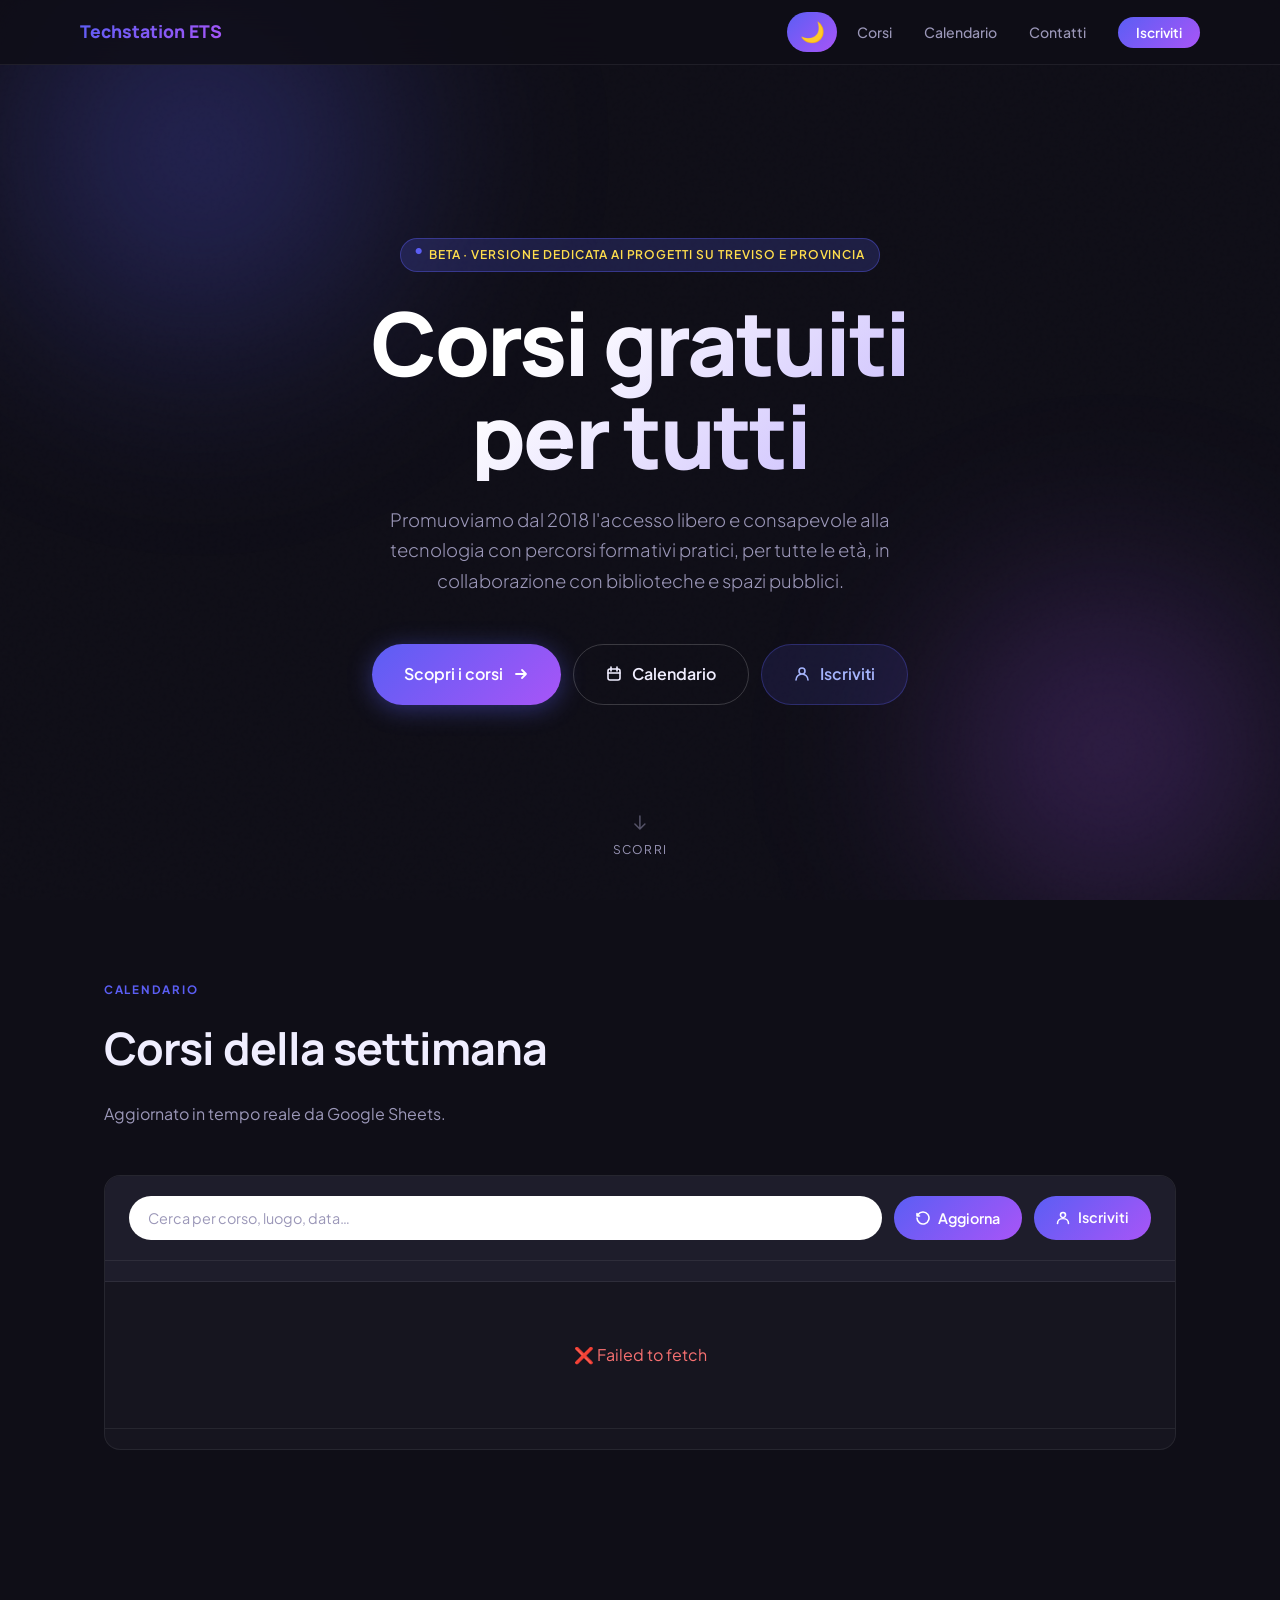
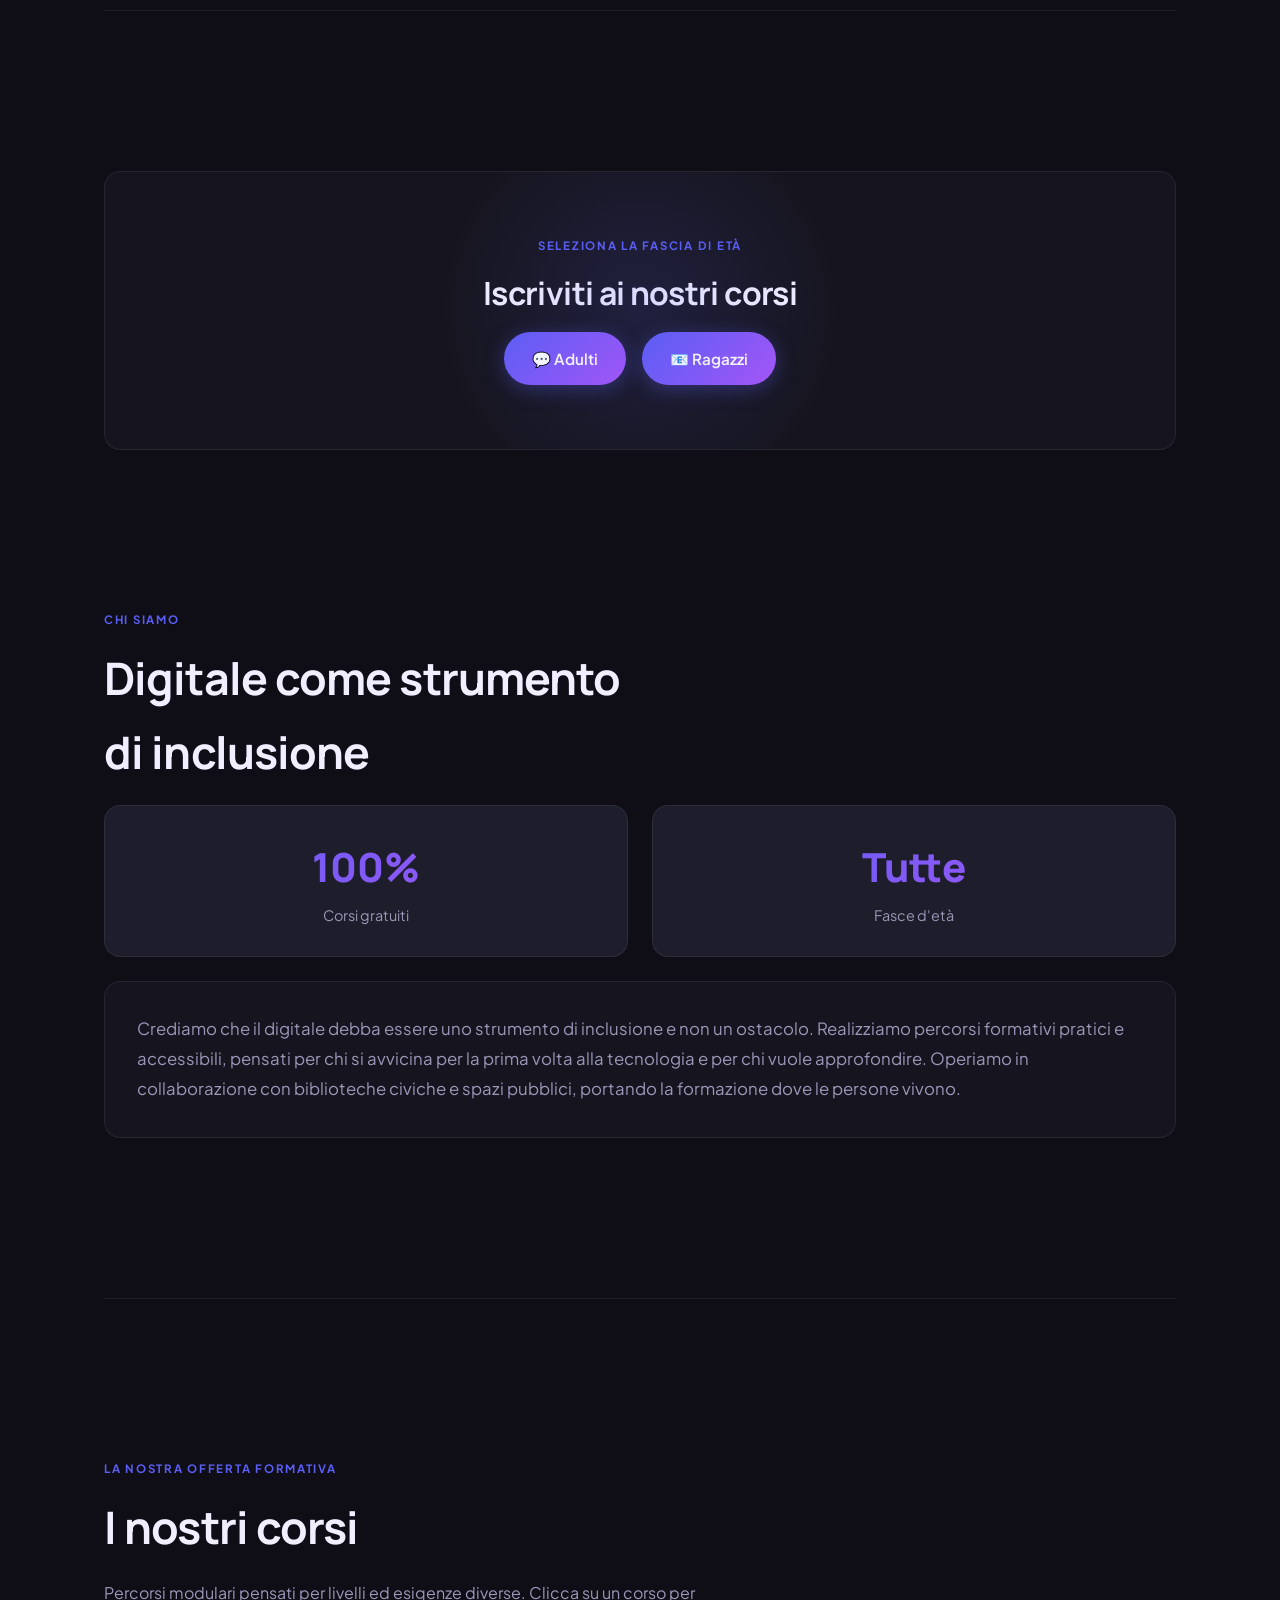
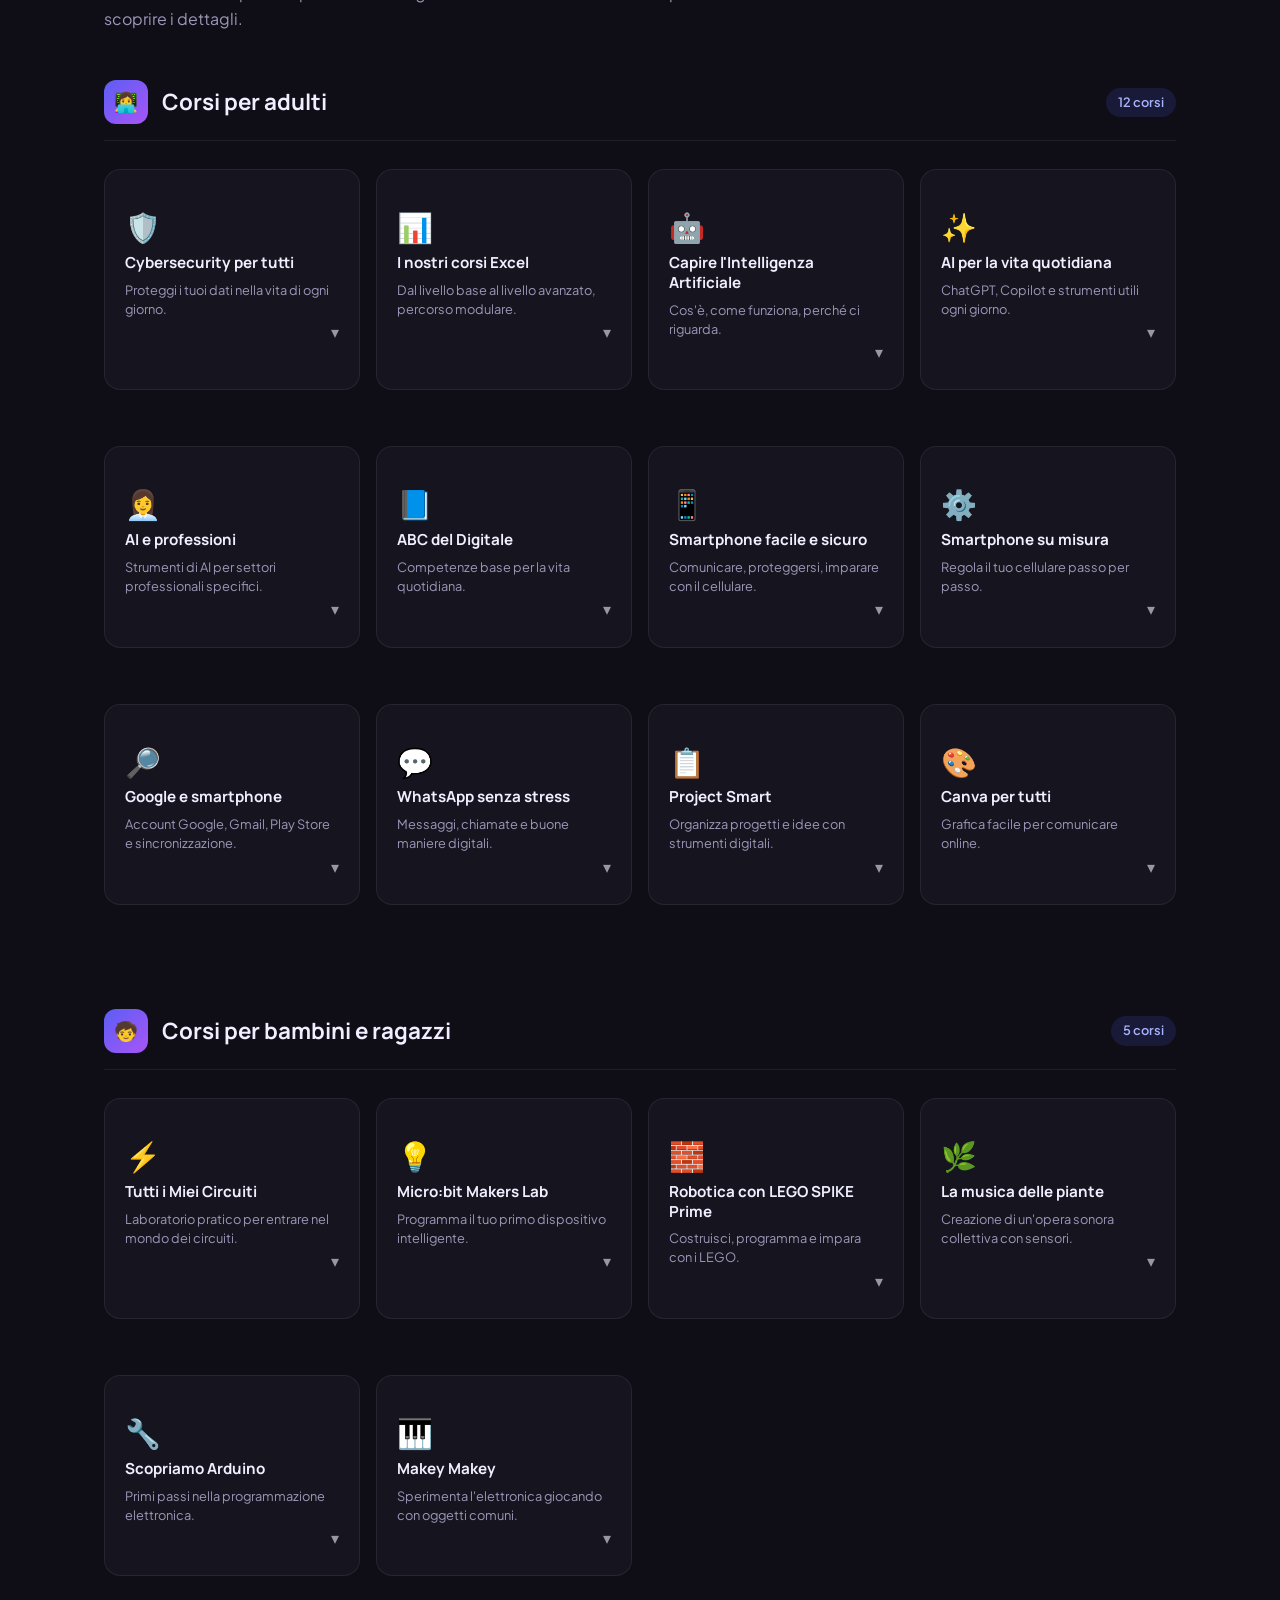
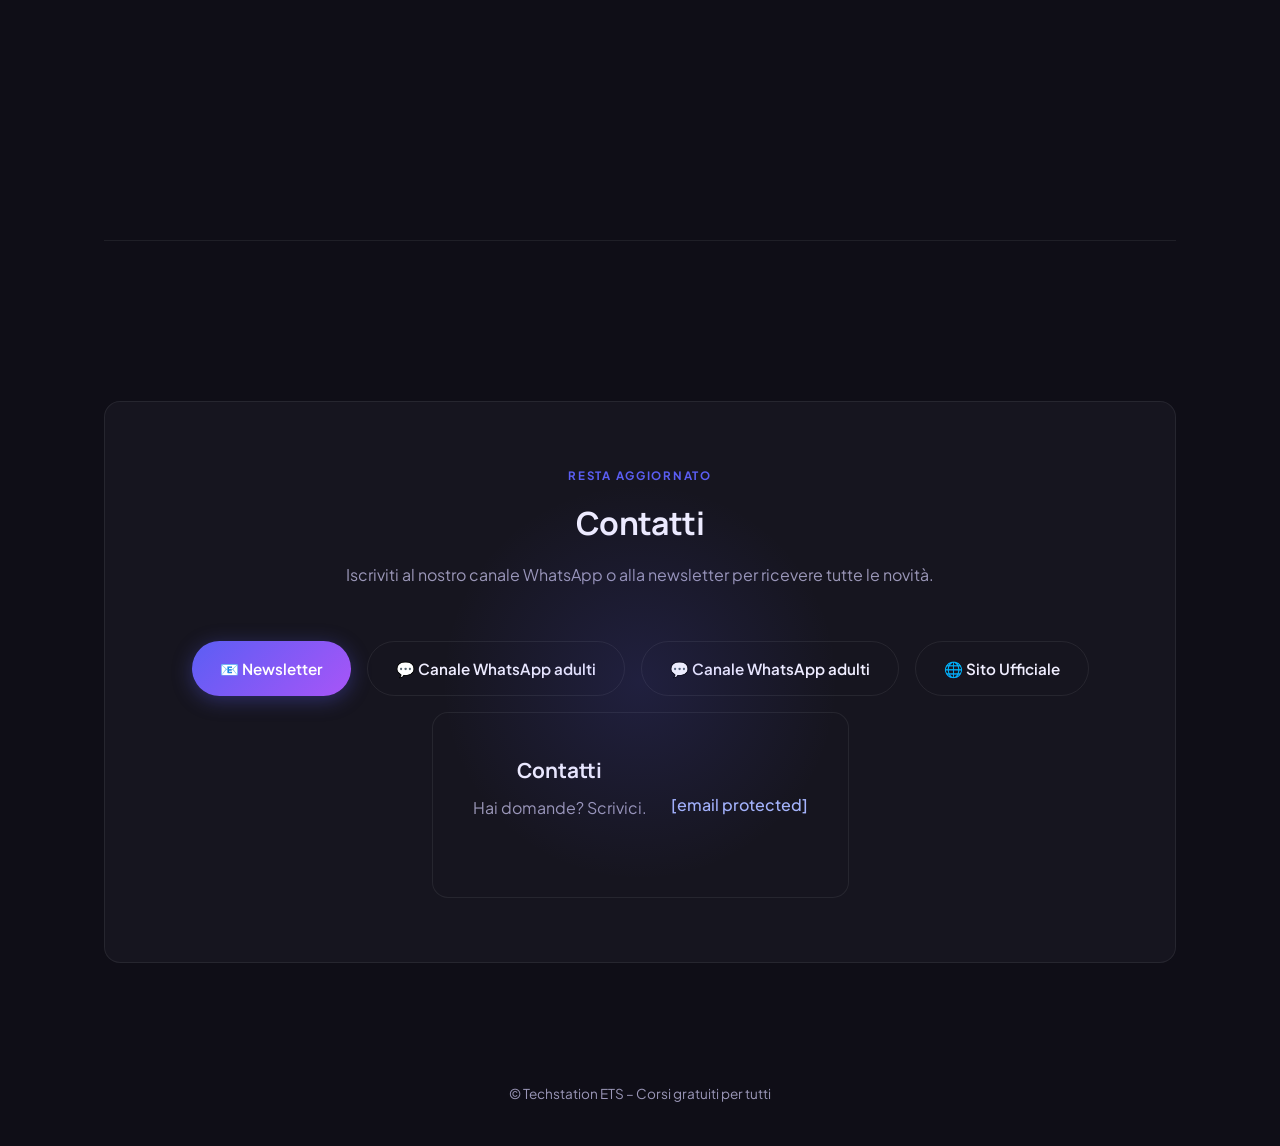
==== commit bd6ac962: "Update index.html" ====
--- a/index.html
+++ b/index.html
@@ -27,21 +27,24 @@
 }
 
 [data-theme="light"] {
-  --bg: #ffffff;
-  --surface: #f8f9fa;
-  --surface2: #e9ecef;
+  --bg: linear-gradient(180deg, rgba(251,202,255,0.8281906512605042) 0%, rgba(59,207,239,0.8477984943977591) 54%, rgba(100,89,167,0.8337928921568627) 92%);
+  --surface: #c5def7;
+  --surface2: #8badcf;
   --border: rgba(0,0,0,0.1);
   --text: #212529;
-  --text-muted: #6c757d;
+  --text-muted: #1c1f22;
   --white: #ffffff;
   --shadow: 0 8px 32px rgba(0,0,0,0.1);
   --shadow-glow: 0 0 40px rgba(91,94,244,0.2);
+  
 }
 
 [data-theme="light"] nav {
   background: rgba(248,249,250,0.95);
   border-bottom: 1px solid var(--border);
 }
+
+
 
 [data-theme="light"] .nav-logo {
   background: linear-gradient(135deg, #212529 30%, #5b5ef4 100%);
@@ -455,7 +458,7 @@
 .search-input {
   flex: 1;
   min-width: 200px;
-  background: var(--bg);
+  background: white;
   border: 1px solid var(--border);
   color: var(--text);
   padding: 10px 18px;
@@ -951,7 +954,7 @@
         <input type="text" id="searchInput" class="search-input" placeholder="Cerca per corso, luogo, data…">
         <button class="refresh-btn" onclick="fetchData()">
           <svg width="14" height="14" viewBox="0 0 14 14" fill="none">
-            <path d="M1 7a6 6 0 1 0 1.1-3.5M1 2.5V5h2.5" stroke="white" stroke-width="1.6" stroke-linecap="round" stroke-linejoin="round"/>
+            <path d="M1 7a6 6 0 1 0 1.1-3.5M1 2.5V5h2.5" stroke="white" stroke-width="1.6" stroke-linecap="round" stroke-linejoin="round" />
           </svg>
           Aggiorna
         </button>
@@ -981,8 +984,8 @@
       <div class="section-label">Seleziona la fascia di età</div>
       <h2 class="section-title" style="margin-bottom:12px;">Iscriviti ai nostri corsi</h2>
       <div class="cta-btns" >
-        <a href="#" class="cta-btn cta-btn-primary">💬 Adulti </a>
-        <a href="#" class="cta-btn cta-btn-primary">📧 Ragazzi </a>        
+        <a href="https://forms.gle/gFopu4ahMNua4STX9" class="cta-btn cta-btn-primary">💬 Adulti </a>
+        <a href="https://forms.gle/iayz3VZEns1oNy2A9" class="cta-btn cta-btn-primary">📧 Ragazzi </a>        
       </div>
            </div>
   </section>
@@ -1017,7 +1020,7 @@
       <div class="category-header">
         <div class="category-icon">👩‍💻</div>
         <h3>Corsi per adulti</h3>
-        <span class="category-count">16 corsi</span>
+        <span class="category-count">12 corsi</span>
       </div>
       <div class="course-grid">
 
@@ -1206,25 +1209,6 @@
           </div>
         </details>
 
-        <details class="course-card accordion">
-          <summary class="course-card-inner">
-            <span class="course-emoji">🛍️</span>
-            <div class="course-name">Navigare e acquistare online</div>
-            <div class="course-desc">Guida pratica per acquisti sicuri in rete.</div>
-          </summary>
-          <div class="accordion-content">
-            <p>
-              <strong>Guida pratica per tutti.</strong><br><br>
-              Consigli concreti per acquistare online senza rischi.
-              Pagamenti sicuri, riconoscere truffe, monitorare ordini.
-            </p>
-            <div class="detail-tags">
-              <span class="tag">💳 Pagamenti sicuri</span>
-              <span class="tag">🚨 Riconoscere truffe</span>
-              <span class="tag">📦 Monitoraggio ordini</span>
-            </div>
-          </div>
-        </details>
 
         <details class="course-card accordion">
           <summary class="course-card-inner">
@@ -1245,7 +1229,7 @@
             </div>
           </div>
         </details>
-
+<!-- 
         <details class="course-card accordion">
           <summary class="course-card-inner">
             <span class="course-emoji">📰</span>
@@ -1265,7 +1249,7 @@
             </div>
           </div>
         </details>
-
+-->
         <details class="course-card accordion">
           <summary class="course-card-inner">
             <span class="course-emoji">📋</span>
@@ -1306,32 +1290,8 @@
           </div>
         </details>
 
-        <details class="course-card accordion">
-          <summary class="course-card-inner">
-            <span class="course-emoji">💡</span>
-            <div class="course-name">Micro:bit Makers Lab</div>
-            <div class="course-desc">Programma il tuo primo dispositivo intelligente.</div>
-          </summary>
-          <div class="accordion-content">
-            <p>
-              <strong>Programma il tuo primo dispositivo intelligente.</strong><br><br>
-              Coding ed elettronica con sensori e LED. Programmazione visuale,
-              esperimenti interattivi e creatività digitale.
-            </p>
-            <div class="detail-tags">
-              <span class="tag">💻 Programmazione visuale</span>
-              <span class="tag">🔁 Esperimenti</span>
-              <span class="tag">🚀 Creatività digitale</span>
-            </div>
-          </div>
-        </details>
-
-        <a href="#corso-digital" class="course-card">
-          <div class="course-card-inner">
-            <span class="course-emoji">🌐</span>
-            <div class="course-name">Competenze Digitali</div>
-            <div class="course-desc">Orientarsi nel mondo digitale con autonomia.</div>
-          </div>
+      
+
           <span class="course-arrow">→</span>
         </a>
 
@@ -1369,6 +1329,28 @@
           </div>
         </details>
 
+
+  <details class="course-card accordion">
+          <summary class="course-card-inner">
+            <span class="course-emoji">💡</span>
+            <div class="course-name">Micro:bit Makers Lab</div>
+            <div class="course-desc">Programma il tuo primo dispositivo intelligente.</div>
+          </summary>
+          <div class="accordion-content">
+            <p>
+              <strong>Programma il tuo primo dispositivo intelligente.</strong><br><br>
+              Coding ed elettronica con sensori e LED. Programmazione visuale,
+              esperimenti interattivi e creatività digitale.
+            </p>
+            <div class="detail-tags">
+              <span class="tag">💻 Programmazione visuale</span>
+              <span class="tag">🔁 Esperimenti</span>
+              <span class="tag">🚀 Creatività digitale</span>
+            </div>
+          </div>
+        </details>
+
+
         <details class="course-card accordion">
           <summary class="course-card-inner">
             <span class="course-emoji">🧱</span>
@@ -1457,36 +1439,6 @@
   </section>
 
   <div class="divider"></div>
-
-  
-  <!-- DETTAGLI ADULTI 
-  <section class="section" id="dettagli">
-    <div class="section-label">Schede corso</div>
-    <h2 class="section-title">Tutti i dettagli</h2>
-    <p class="section-subtitle">Espandi le card per vedere tutti i dettagli dei corsi.</p>
-
-    <div id="corso-digital" class="detail-section" style="scroll-margin-top:80px;">
-      <h2>💬 WhatsApp senza stress</h2>
-      <p>
-        <strong>Messaggi, chiamate e buone maniere digitali.</strong><br><br>
-        Un incontro dedicato a imparare a usare WhatsApp in modo semplice e corretto,
-        evitando errori e confusione nei gruppi. Invio di foto, gestione dei gruppi, privacy e sicurezza.
-      </p>
-      <div class="detail-tags">
-        <span class="tag">📸 Foto e documenti</span>
-        <span class="tag">👥 Gestione gruppi</span>
-        <span class="tag">🔐 Privacy</span>
-      </div>
-    </div>
-
-     
-  </section>
-
-
-  <div class="divider"></div>
-
-   blanker -->
-
 
 
   <!-- CONTATTI -->
@@ -1570,7 +1522,7 @@
     return;
   }
 
-  countDiv.textContent = rows.length + ' corso' + (rows.length !== 1 ? 'i' : '') + ' trovato' + (rows.length !== 1 ? 'i' : '');
+  countDiv.textContent = rows.length + ' cors' + (rows.length !== 1 ? 'i' : 'o') + ' trovat' + (rows.length !== 1 ? 'i' : 'o');
 
   let html = '<table><thead><tr>';
   headers.forEach(h => { html += `<th>${escapeHtml(h)}</th>`; });
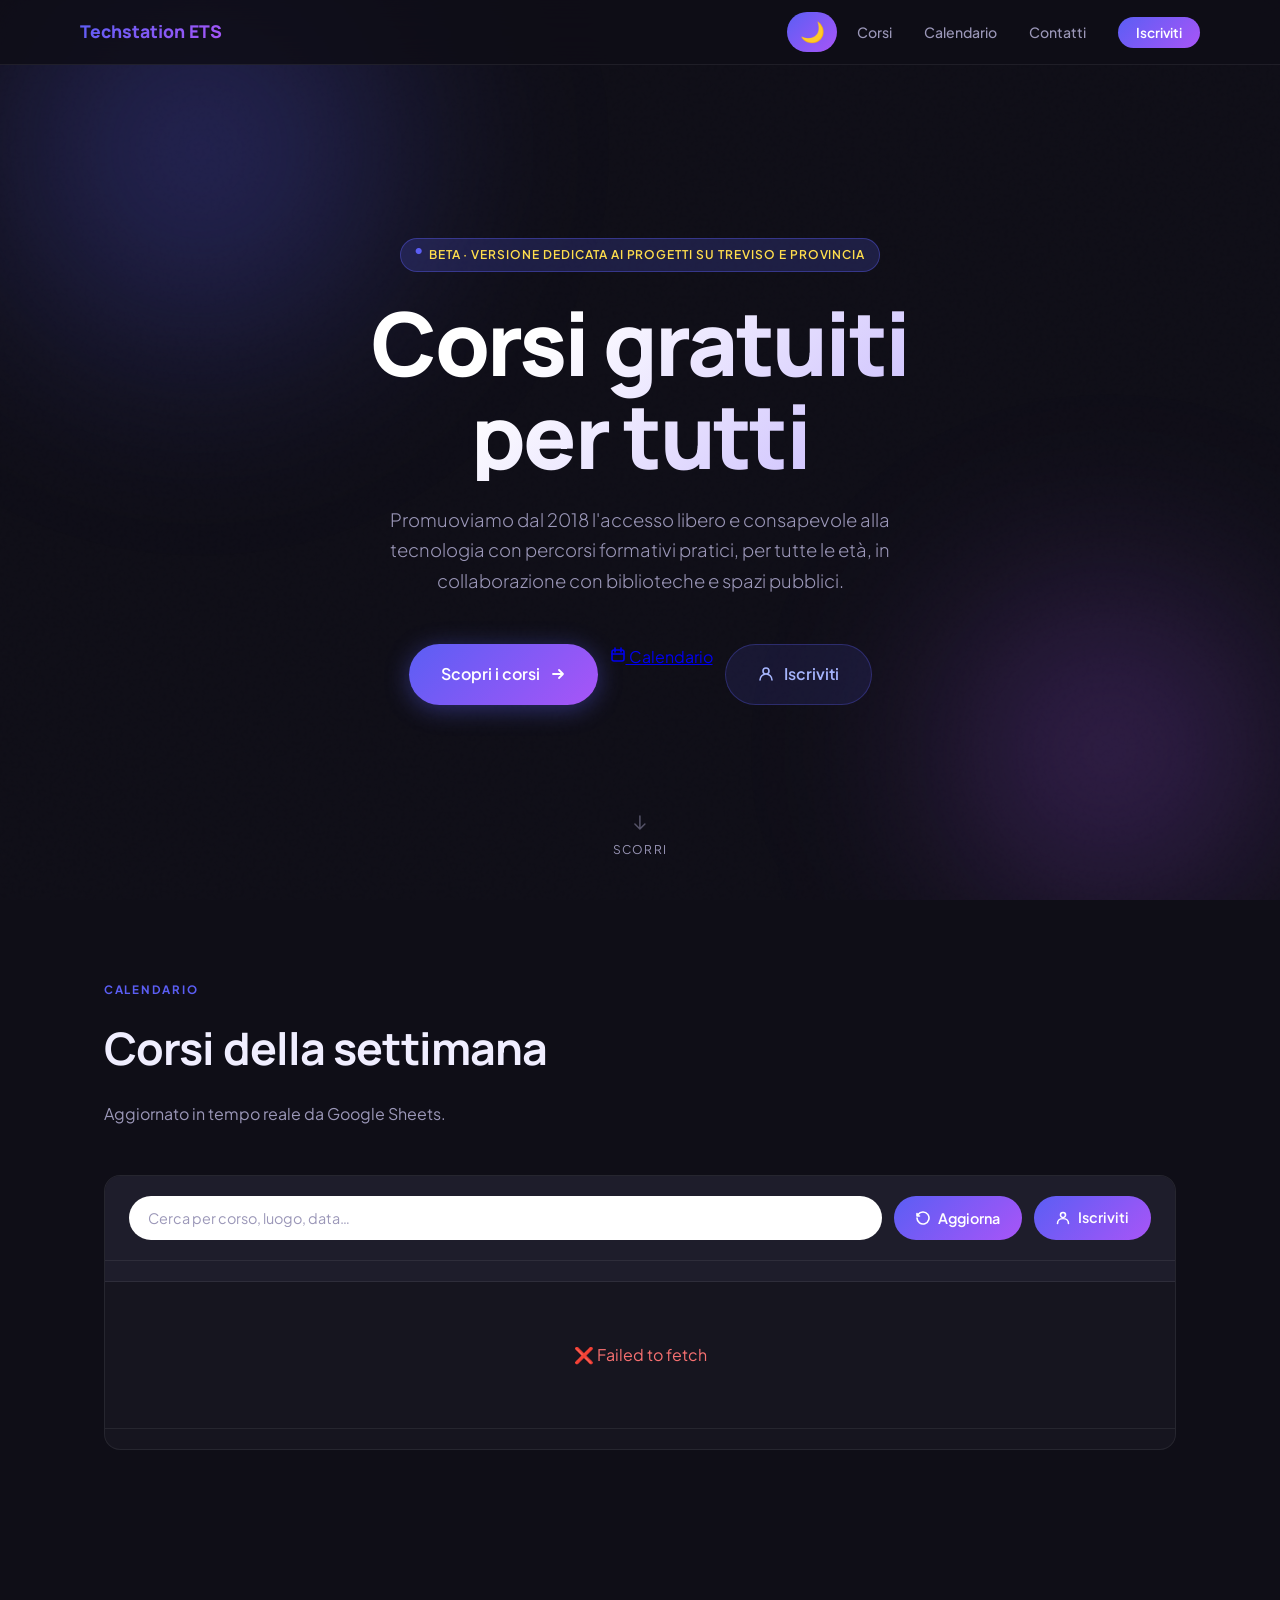
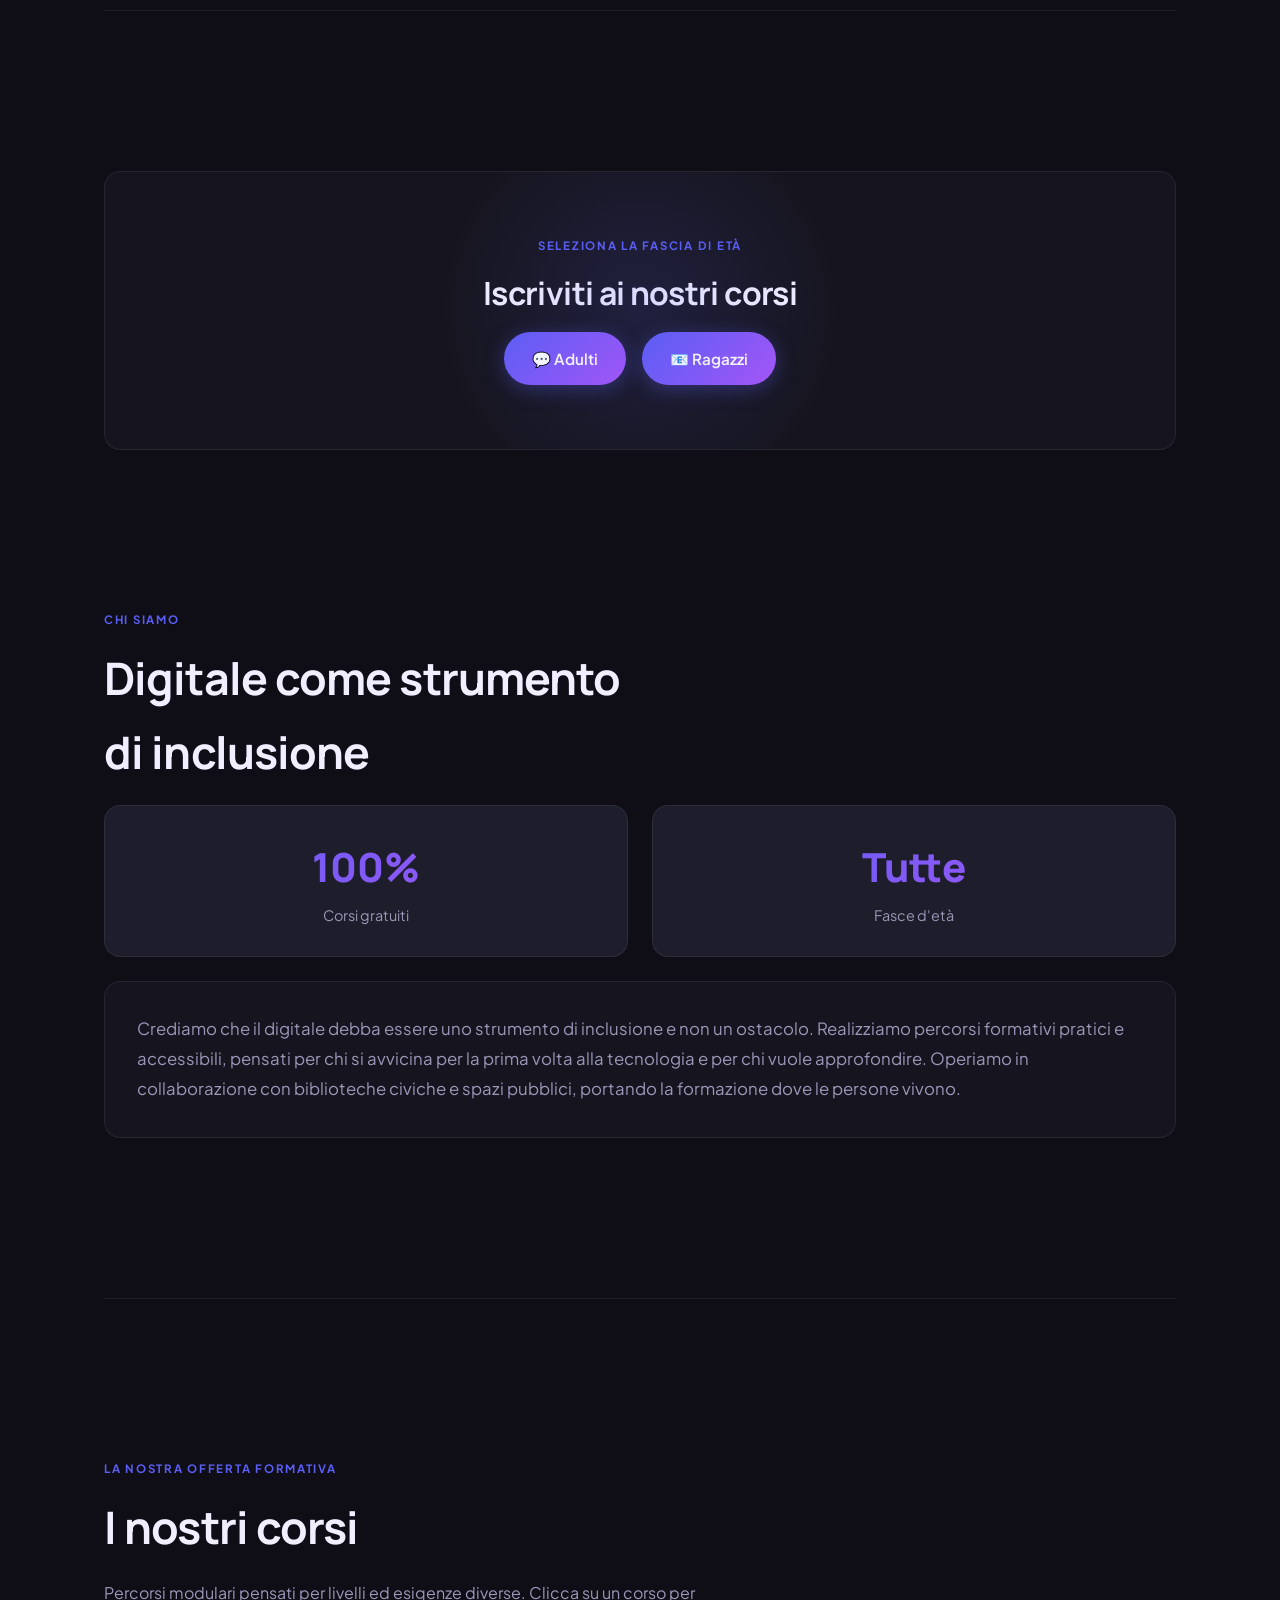
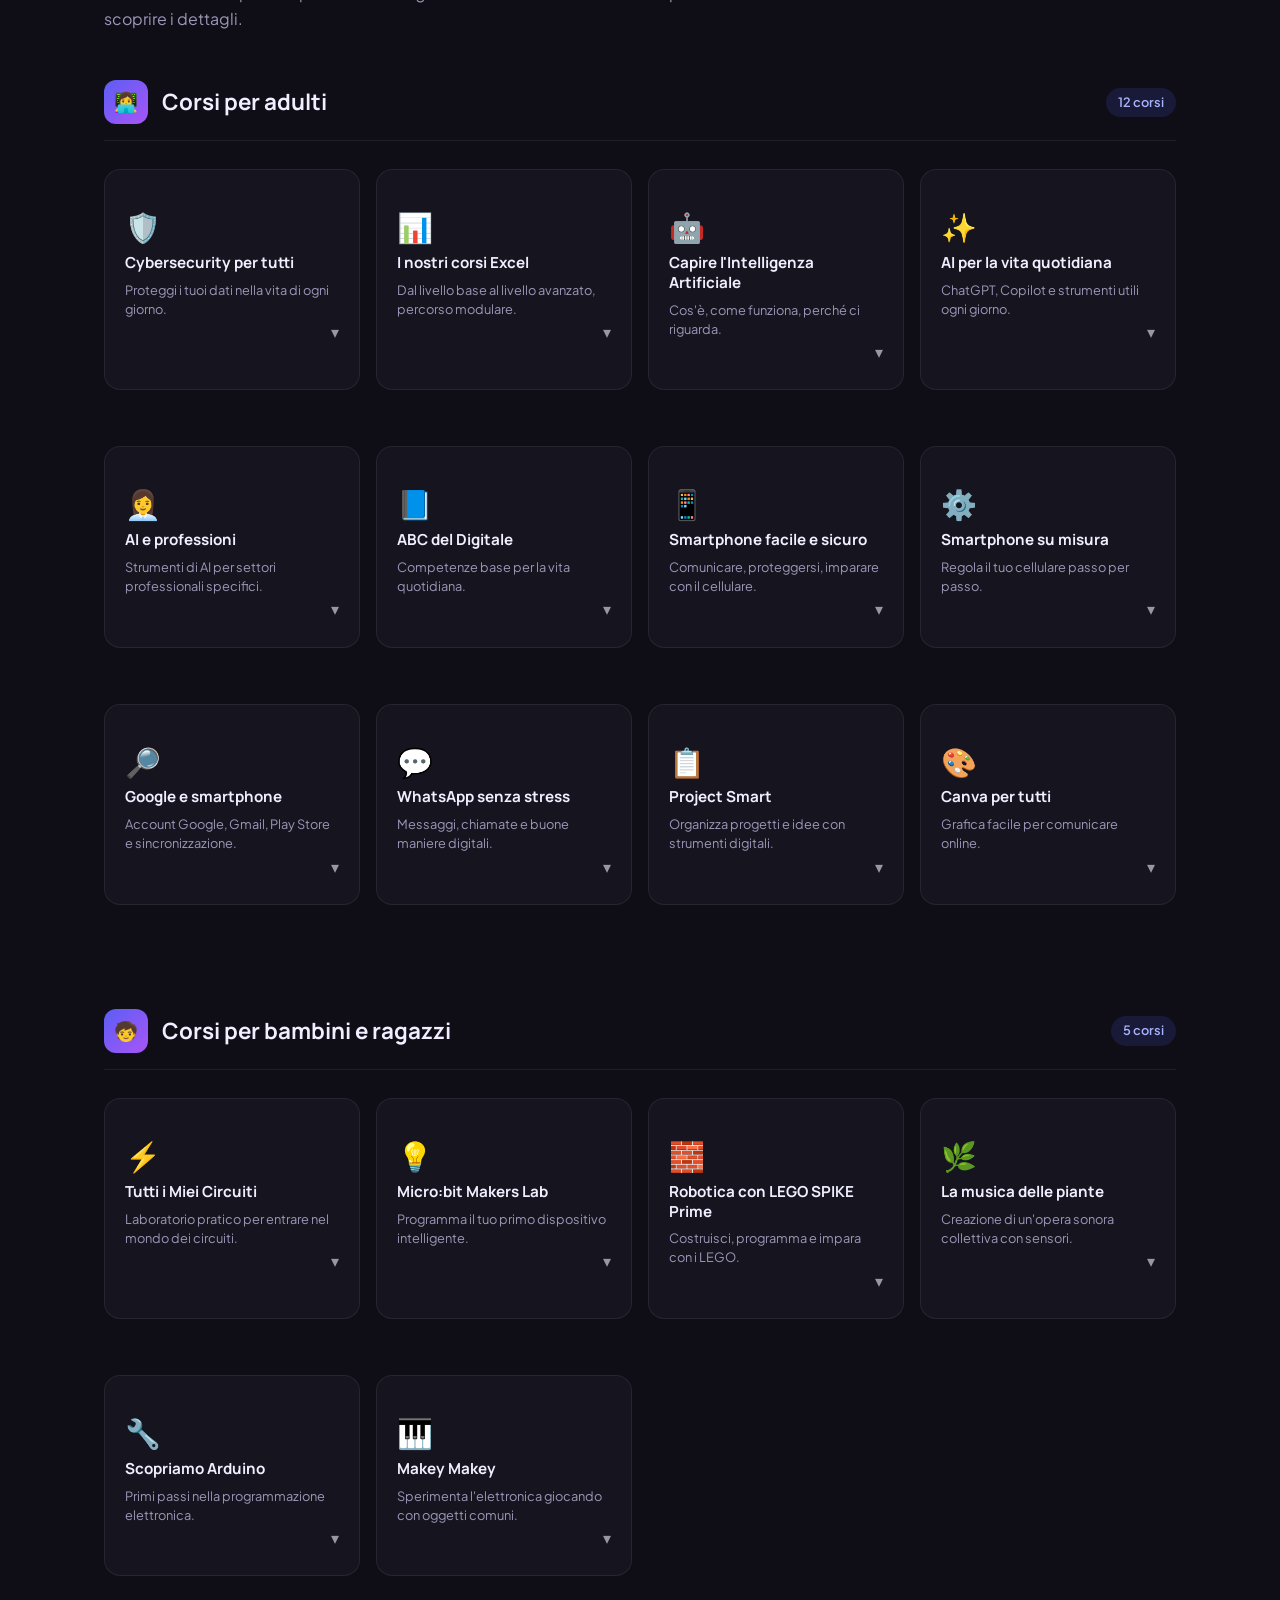
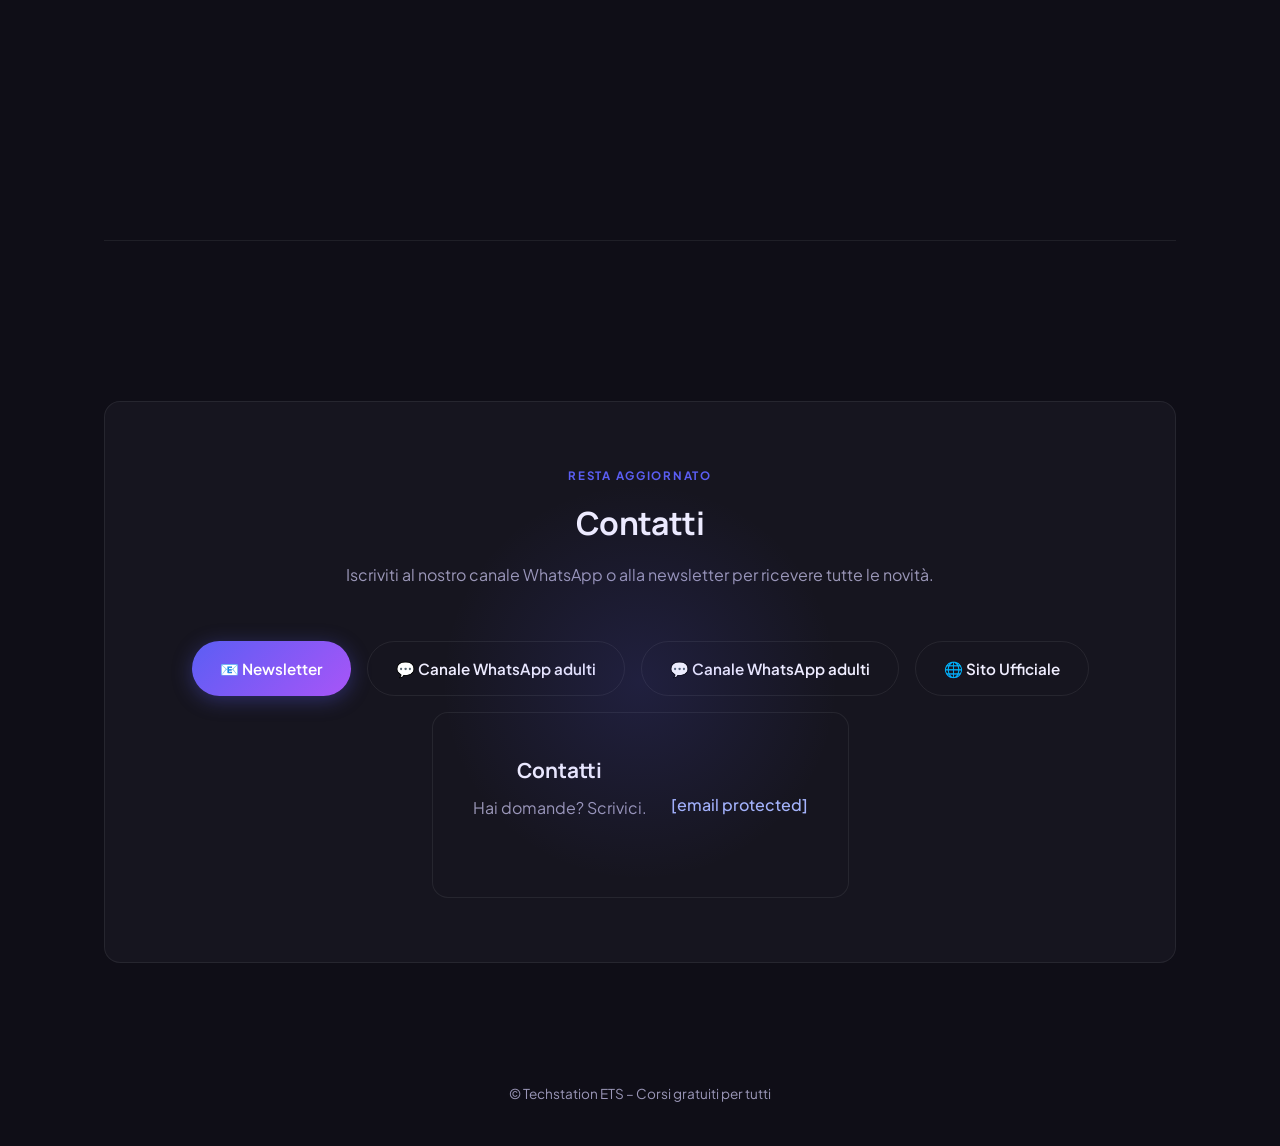
==== commit e72bb940: "Add files via upload" ====
--- a/index.html
+++ b/index.html
@@ -27,7 +27,7 @@
 }
 
 [data-theme="light"] {
-  --bg: linear-gradient(180deg, rgba(251,202,255,0.8281906512605042) 0%, rgba(59,207,239,0.8477984943977591) 54%, rgba(100,89,167,0.8337928921568627) 92%);
+  --bg: linear-gradient(180deg, rgba(251,202,255,0.8281906512605042) 0%, rgba(159, 233, 116, 0.644) 54%, rgba(120, 100, 252, 0.834) 92%);
   --surface: #c5def7;
   --surface2: #8badcf;
   --border: rgba(0,0,0,0.1);
@@ -92,7 +92,7 @@
   padding: 0 24px;
   position: relative;
   z-index: 1;
-}
+} 
 
 /* ── HERO ── */
 .hero {
@@ -131,6 +131,23 @@
 }
 
 .hero-inner { position: relative; z-index: 2; }
+
+
+[data-theme="light"] .beta-badge {
+  display: inline-flex;
+  align-items: Right;
+  gap: 6px;
+  background: rgba(91,94,244,0.2);
+  border: 1px solid rgba(91,94,244,0.4);
+  color: #000000;
+  padding: 6px 14px;
+  border-radius: 100px;
+  font-size: 0.75rem;
+  font-weight: 600;
+  letter-spacing: 0.08em;
+  text-transform: uppercase;
+  margin-bottom: 24px;
+}
 
 .beta-badge {
   display: inline-flex;
@@ -196,7 +213,7 @@
   box-shadow: 0 8px 32px rgba(91,94,244,0.5);
 }
 
-.hero-cta-secondary {
+[data-theme="light"]  .hero-cta-secondary {
   display: inline-flex;
   align-items: center;
   gap: 10px;
@@ -207,13 +224,44 @@
   font-weight: 600;
   text-decoration: none;
   font-size: 1rem;
-  border: 1px solid rgba(255,255,255,0.18);
+  border: 1px solid rgb(29, 34, 17);
   transition: transform 0.2s, background 0.2s, border-color 0.2s;
 }
+
+[data-theme="light"]  .hero-cta-secondary {
+  display: inline-flex;
+  align-items: center;
+  gap: 10px;
+  background: v;
+  color: var(--text);
+  padding: 16px 32px;
+  border-radius: 100px;
+  font-weight: 600;
+  text-decoration: none;
+  font-size: 1rem;
+  border: 1px solid rgba(0, 0, 0, 0.685);
+  transition: transform 0.2s, background 0.2s, border-color 0.2s;
+}
+
 .hero-cta-secondary:hover {
   transform: translateY(-3px);
   background: rgba(255,255,255,0.06);
   border-color: rgba(255,255,255,0.32);
+}
+
+[data-theme="light"] .hero-cta-ghost {
+  display: inline-flex;
+  align-items: center;
+  gap: 10px;
+  background: rgba(91,94,244,0.12);
+  color: #071383;
+  padding: 16px 32px;
+  border-radius: 100px;
+  font-weight: 600;
+  text-decoration: none;
+  font-size: 1rem;
+  border: 1px solid rgba(91,94,244,0.3);
+  transition: transform 0.2s, background 0.2s, border-color 0.2s;
 }
 
 .hero-cta-ghost {
@@ -876,6 +924,46 @@
 
 .theme-btn:active {
   transform: scale(0.95);
+}
+
+/* ── BACK TO TOP BUTTON ── */
+#back-to-top {
+  position: fixed;
+  right: 18px;
+  bottom: 18px;
+  width: 46px;
+  height: 46px;
+  border-radius: 50%;
+  background: rgba(255,255,255,0.85);
+  color: rgba(0,0,0,0.9);
+  border: 1px solid rgba(0,0,0,0.2);
+  box-shadow: 0 8px 20px rgba(0,0,0,0.18);
+  cursor: pointer;
+  display: flex;
+  align-items: center;
+  justify-content: center;
+  opacity: 0;
+  visibility: hidden;
+  transform: translateY(10px);
+  transition: opacity 0.18s, transform 0.18s, visibility 0.18s;
+  z-index: 200;
+}
+#back-to-top.show {
+  opacity: 1;
+  visibility: visible;
+  transform: translateY(0);
+}
+#back-to-top:focus {
+  outline: none;
+  box-shadow: 0 0 0 4px rgba(0,0,0,0.15);
+}
+@media (max-width: 480px) {
+  #back-to-top {
+    right: 12px;
+    bottom: 12px;
+    width: 42px;
+    height: 42px;
+  }
 }
 
 </style>
@@ -1574,6 +1662,25 @@
 });
 
 fetchData();
+
+// Back to Top button behavior
+const backToTopBtn = document.createElement('button');
+backToTopBtn.id = 'back-to-top';
+backToTopBtn.type = 'button';
+backToTopBtn.ariaLabel = 'Torna su';
+backToTopBtn.innerHTML = '<svg width="18" height="18" viewBox="0 0 24 24" fill="none" xmlns="http://www.w3.org/2000/svg"><path d="M12 16V8M12 8l-4 4M12 8l4 4" stroke="currentColor" stroke-width="2" stroke-linecap="round" stroke-linejoin="round"/></svg>';
+backToTopBtn.addEventListener('click', () => {
+  window.scrollTo({ top: 0, behavior: 'smooth' });
+});
+document.body.appendChild(backToTopBtn);
+
+function updateBackToTopVisibility() {
+  const show = window.scrollY > 240;
+  backToTopBtn.classList.toggle('show', show);
+}
+window.addEventListener('scroll', updateBackToTopVisibility);
+window.addEventListener('resize', updateBackToTopVisibility);
+updateBackToTopVisibility();
 </script>
 
 </body>
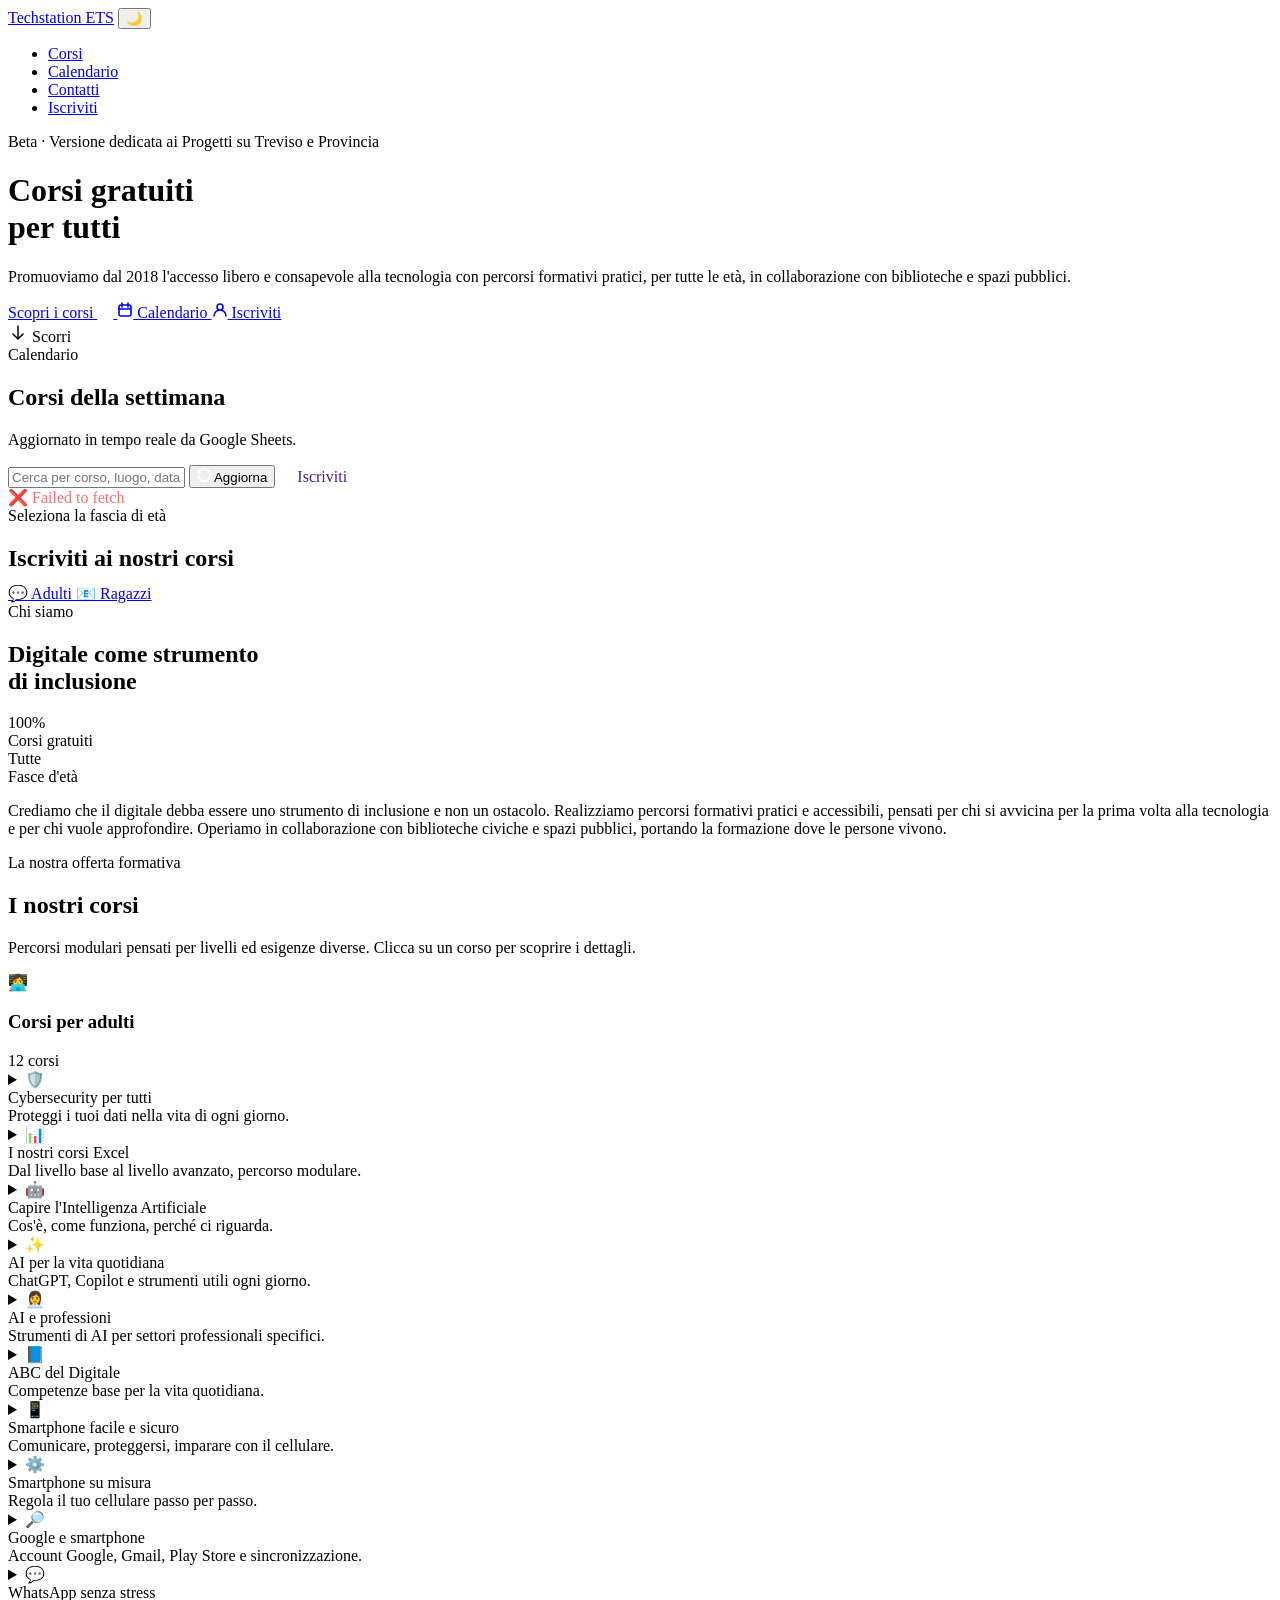
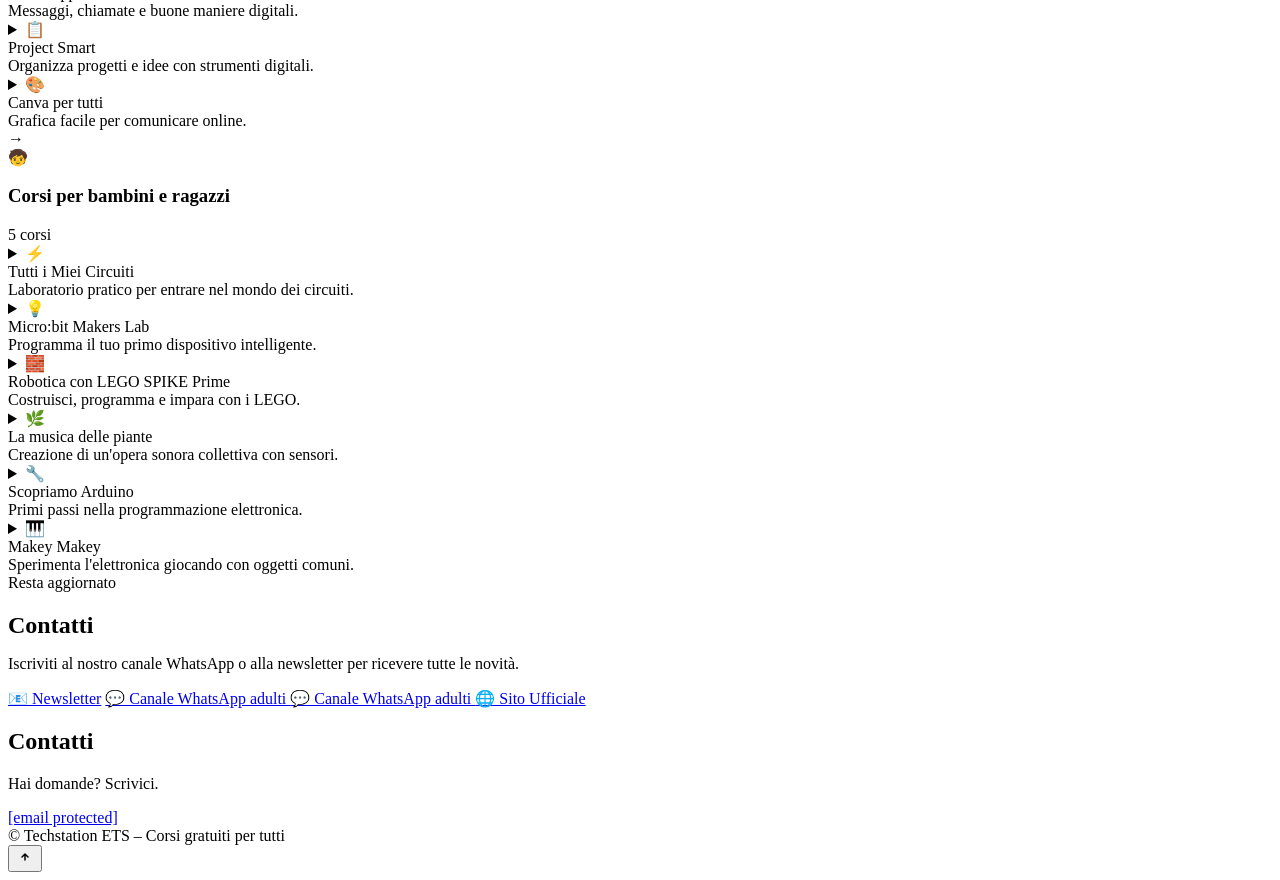
==== commit f4e4f26f: "Update fmt.Println message from 'Hello' to 'Goodbye'" ====
--- a/index.html
+++ b/index.html
@@ -7,966 +7,7 @@
 <meta name="viewport" content="width=device-width, initial-scale=1" />
 <title>Techstation ETS – Corsi gratuiti per tutti</title>
 <link href="https://fonts.googleapis.com/css2?family=Manrope:wght@400;500;600;700;800&family=Plus+Jakarta+Sans:ital,wght@0,300;0,400;0,500;0,600;1,400&display=swap" rel="stylesheet">
-<style>
-:root {
-  --p1: #5b5ef4;
-  --p2: #a855f7;
-  --grad: linear-gradient(135deg, #5b5ef4 0%, #a855f7 100%);
-  --grad-soft: linear-gradient(135deg, #ede9fe 0%, #dbeafe 100%);
-  --bg: #0f0e17;
-  --surface: #16151f;
-  --surface2: #1e1d2b;
-  --border: rgba(255,255,255,0.07);
-  --text: #f0eeff;
-  --text-muted: #9b97b8;
-  --white: #ffffff;
-  --radius: 16px;
-  --radius-sm: 10px;
-  --shadow: 0 8px 32px rgba(0,0,0,0.4);
-  --shadow-glow: 0 0 40px rgba(91,94,244,0.2);
-}
-
-[data-theme="light"] {
-  --bg: linear-gradient(180deg, rgba(251,202,255,0.8281906512605042) 0%, rgba(159, 233, 116, 0.644) 54%, rgba(120, 100, 252, 0.834) 92%);
-  --surface: #c5def7;
-  --surface2: #8badcf;
-  --border: rgba(0,0,0,0.1);
-  --text: #212529;
-  --text-muted: #1c1f22;
-  --white: #ffffff;
-  --shadow: 0 8px 32px rgba(0,0,0,0.1);
-  --shadow-glow: 0 0 40px rgba(91,94,244,0.2);
-  
-}
-
-[data-theme="light"] nav {
-  background: rgba(248,249,250,0.95);
-  border-bottom: 1px solid var(--border);
-}
-
-
-
-[data-theme="light"] .nav-logo {
-  background: linear-gradient(135deg, #212529 30%, #5b5ef4 100%);
-  -webkit-background-clip: text;
-  -webkit-text-fill-color: transparent;
-  background-clip: text;
-}
-
-[data-theme="light"] body::before {
-  opacity: 0.01;
-}
-
-[data-theme="light"] .hero h1 {
-  background: linear-gradient(135deg, #212529 30%, #5b5ef4 100%);
-  -webkit-background-clip: text;
-  -webkit-text-fill-color: transparent;
-  background-clip: text;
-}
-
-* { margin: 0; padding: 0; box-sizing: border-box; }
-html { scroll-behavior: smooth; }
-
-body {
-  font-family: 'Plus Jakarta Sans', sans-serif;
-  background: var(--bg);
-  color: var(--text);
-  line-height: 1.65;
-  overflow-x: hidden;
-}
-
-/* ── NOISE TEXTURE OVERLAY ── */
-body::before {
-  content: '';
-  position: fixed;
-  inset: 0;
-  background-image: url("data:image/svg+xml,%3Csvg viewBox='0 0 256 256' xmlns='http://www.w3.org/2000/svg'%3E%3Cfilter id='noise'%3E%3CfeTurbulence type='fractalNoise' baseFrequency='0.9' numOctaves='4' stitchTiles='stitch'/%3E%3C/filter%3E%3Crect width='100%25' height='100%25' filter='url(%23noise)' opacity='0.04'/%3E%3C/svg%3E");
-  pointer-events: none;
-  z-index: 0;
-  opacity: 0.4;
-}
-
-.container {
-  max-width: 1120px;
-  margin: 0 auto;
-  padding: 0 24px;
-  position: relative;
-  z-index: 1;
-} 
-
-/* ── HERO ── */
-.hero {
-  min-height: 100vh;
-  display: flex;
-  align-items: center;
-  justify-content: center;
-  text-align: center;
-  padding: 120px 24px 80px;
-  position: relative;
-  overflow: hidden;
-}
-
-.hero-orb {
-  position: absolute;
-  border-radius: 50%;
-  filter: blur(80px);
-  pointer-events: none;
-}
-.hero-orb-1 {
-  width: 600px; height: 600px;
-  background: radial-gradient(circle, rgba(91,94,244,0.35) 0%, transparent 70%);
-  top: -150px; left: -100px;
-  animation: drift 8s ease-in-out infinite alternate;
-}
-.hero-orb-2 {
-  width: 500px; height: 500px;
-  background: radial-gradient(circle, rgba(168,85,247,0.3) 0%, transparent 70%);
-  bottom: -100px; right: -80px;
-  animation: drift 10s ease-in-out infinite alternate-reverse;
-}
-
-@keyframes drift {
-  from { transform: translate(0, 0) scale(1); }
-  to   { transform: translate(30px, 20px) scale(1.05); }
-}
-
-.hero-inner { position: relative; z-index: 2; }
-
-
-[data-theme="light"] .beta-badge {
-  display: inline-flex;
-  align-items: Right;
-  gap: 6px;
-  background: rgba(91,94,244,0.2);
-  border: 1px solid rgba(91,94,244,0.4);
-  color: #000000;
-  padding: 6px 14px;
-  border-radius: 100px;
-  font-size: 0.75rem;
-  font-weight: 600;
-  letter-spacing: 0.08em;
-  text-transform: uppercase;
-  margin-bottom: 24px;
-}
-
-.beta-badge {
-  display: inline-flex;
-  align-items: Right;
-  gap: 6px;
-  background: rgba(91,94,244,0.2);
-  border: 1px solid rgba(91,94,244,0.4);
-  color: #ffde4d;
-  padding: 6px 14px;
-  border-radius: 100px;
-  font-size: 0.75rem;
-  font-weight: 600;
-  letter-spacing: 0.08em;
-  text-transform: uppercase;
-  margin-bottom: 24px;
-}
-.beta-badge::before { content: '●'; color: #5b5ef4; font-size: 8px; }
-
-.hero h1 {
-  font-family: 'Manrope', sans-serif;
-  font-size: clamp(2.8rem, 7vw, 5.5rem);
-  font-weight: 800;
-  line-height: 1.05;
-  letter-spacing: -0.03em;
-  background: linear-gradient(135deg, #fff 30%, #c4b5fd 100%);
-  -webkit-background-clip: text;
-  -webkit-text-fill-color: transparent;
-  background-clip: text;
-  margin-bottom: 24px;
-}
-
-.hero-sub {
-  font-size: 1.15rem;
-  color: var(--text-muted);
-  max-width: 580px;
-  margin: 0 auto 48px;
-  font-weight: 300;
-}
-
-.hero-cta-group {
-  display: flex;
-  gap: 12px;
-  justify-content: center;
-  flex-wrap: wrap;
-}
-
-.hero-cta {
-  display: inline-flex;
-  align-items: center;
-  gap: 10px;
-  background: var(--grad);
-  color: white;
-  padding: 16px 32px;
-  border-radius: 100px;
-  font-weight: 600;
-  text-decoration: none;
-  font-size: 1rem;
-  transition: transform 0.2s, box-shadow 0.2s;
-  box-shadow: 0 4px 24px rgba(91,94,244,0.4);
-}
-.hero-cta:hover {
-  transform: translateY(-3px);
-  box-shadow: 0 8px 32px rgba(91,94,244,0.5);
-}
-
-[data-theme="light"]  .hero-cta-secondary {
-  display: inline-flex;
-  align-items: center;
-  gap: 10px;
-  background: transparent;
-  color: var(--text);
-  padding: 16px 32px;
-  border-radius: 100px;
-  font-weight: 600;
-  text-decoration: none;
-  font-size: 1rem;
-  border: 1px solid rgb(29, 34, 17);
-  transition: transform 0.2s, background 0.2s, border-color 0.2s;
-}
-
-[data-theme="light"]  .hero-cta-secondary {
-  display: inline-flex;
-  align-items: center;
-  gap: 10px;
-  background: v;
-  color: var(--text);
-  padding: 16px 32px;
-  border-radius: 100px;
-  font-weight: 600;
-  text-decoration: none;
-  font-size: 1rem;
-  border: 1px solid rgba(0, 0, 0, 0.685);
-  transition: transform 0.2s, background 0.2s, border-color 0.2s;
-}
-
-.hero-cta-secondary:hover {
-  transform: translateY(-3px);
-  background: rgba(255,255,255,0.06);
-  border-color: rgba(255,255,255,0.32);
-}
-
-[data-theme="light"] .hero-cta-ghost {
-  display: inline-flex;
-  align-items: center;
-  gap: 10px;
-  background: rgba(91,94,244,0.12);
-  color: #071383;
-  padding: 16px 32px;
-  border-radius: 100px;
-  font-weight: 600;
-  text-decoration: none;
-  font-size: 1rem;
-  border: 1px solid rgba(91,94,244,0.3);
-  transition: transform 0.2s, background 0.2s, border-color 0.2s;
-}
-
-.hero-cta-ghost {
-  display: inline-flex;
-  align-items: center;
-  gap: 10px;
-  background: rgba(91,94,244,0.12);
-  color: #a5b4fc;
-  padding: 16px 32px;
-  border-radius: 100px;
-  font-weight: 600;
-  text-decoration: none;
-  font-size: 1rem;
-  border: 1px solid rgba(91,94,244,0.3);
-  transition: transform 0.2s, background 0.2s, border-color 0.2s;
-}
-.hero-cta-ghost:hover {
-  transform: translateY(-3px);
-  background: rgba(91,94,244,0.22);
-  border-color: rgba(91,94,244,0.5);
-}
-
-.scroll-hint {
-  position: absolute;
-  bottom: 40px;
-  left: 50%;
-  transform: translateX(-50%);
-  display: flex;
-  flex-direction: column;
-  align-items: center;
-  gap: 8px;
-  color: var(--text-muted);
-  font-size: 0.75rem;
-  letter-spacing: 0.1em;
-  text-transform: uppercase;
-  animation: bounce 2s ease-in-out infinite;
-}
-.scroll-hint svg { opacity: 0.5; }
-@keyframes bounce {
-  0%,100% { transform: translateX(-50%) translateY(0); }
-  50%      { transform: translateX(-50%) translateY(6px); }
-}
-
-/* ── SECTIONS ── */
-.section {
-  padding: 80px 0;
-}
-
-.section-label {
-  font-size: 0.72rem;
-  font-weight: 700;
-  letter-spacing: 0.15em;
-  text-transform: uppercase;
-  color: var(--p1);
-  margin-bottom: 12px;
-}
-
-.section-title {
-  font-family: 'Manrope', sans-serif;
-  font-size: clamp(1.8rem, 4vw, 2.8rem);
-  font-weight: 700;
-  letter-spacing: -0.02em;
-  margin-bottom: 16px;
-}
-
-.section-subtitle {
-  color: var(--text-muted);
-  font-size: 1rem;
-  max-width: 600px;
-  margin-bottom: 48px;
-}
-
-/* ── CARD BASE ── */
-.card {
-  background: var(--surface);
-  border: 1px solid var(--border);
-  border-radius: var(--radius);
-  padding: 32px;
-  transition: border-color 0.2s, transform 0.2s, box-shadow 0.2s;
-}
-.card:hover {
-  border-color: rgba(91,94,244,0.3);
-  transform: translateY(-4px);
-  box-shadow: var(--shadow-glow);
-}
-
-/* ── CHI SIAMO ── */
-.about-grid {
-  display: grid;
-  grid-template-columns: 1fr 1fr;
-  gap: 24px;
-}
-@media(max-width:680px){ .about-grid { grid-template-columns: 1fr; } }
-
-.about-stat {
-  background: var(--surface2);
-  border: 1px solid var(--border);
-  border-radius: var(--radius);
-  padding: 28px;
-  text-align: center;
-}
-.about-stat .num {
-  font-family: 'Manrope', sans-serif;
-  font-size: 2.5rem;
-  font-weight: 800;
-  background: var(--grad);
-  -webkit-background-clip: text;
-  -webkit-text-fill-color: transparent;
-  background-clip: text;
-}
-.about-stat .label { color: var(--text-muted); font-size: 0.9rem; margin-top: 4px; }
-
-.about-text {
-  grid-column: 1 / -1;
-  background: var(--surface);
-  border: 1px solid var(--border);
-  border-radius: var(--radius);
-  padding: 32px;
-  color: var(--text-muted);
-  font-size: 1.05rem;
-  line-height: 1.8;
-}
-
-/* ── CORSI SECTION ── */
-.category-block { margin-bottom: 64px; }
-
-.category-header {
-  display: flex;
-  align-items: center;
-  gap: 14px;
-  margin-bottom: 28px;
-  padding-bottom: 16px;
-  border-bottom: 1px solid var(--border);
-}
-.category-icon {
-  width: 44px; height: 44px;
-  border-radius: 12px;
-  background: var(--grad);
-  display: flex; align-items: center; justify-content: center;
-  font-size: 1.2rem;
-  flex-shrink: 0;
-}
-.category-header h3 {
-  font-family: 'Manrope', sans-serif;
-  font-size: 1.4rem;
-  font-weight: 700;
-}
-.category-count {
-  margin-left: auto;
-  background: rgba(91,94,244,0.15);
-  color: #a5b4fc;
-  padding: 4px 12px;
-  border-radius: 100px;
-  font-size: 0.8rem;
-  font-weight: 600;
-}
-
-/* ── COURSE GRID ── */
-.course-grid {
-  display: grid;
-  grid-template-columns: repeat(auto-fill, minmax(240px, 1fr));
-  gap: 16px;
-}
-
-.course-card {
-  display: block;
-  text-decoration: none;
-  background: var(--surface);
-  border: 1px solid var(--border);
-  border-radius: var(--radius);
-  padding: 24px 20px;
-  transition: all 0.25s ease;
-  position: relative;
-  overflow: hidden;
-  cursor: pointer;
-}
-.course-card::after {
-  content: '';
-  position: absolute;
-  inset: 0;
-  background: var(--grad);
-  opacity: 0;
-  transition: opacity 0.25s;
-  z-index: 0;
-}
-.course-card:hover::after { opacity: 0.06; }
-.course-card:hover {
-  border-color: rgba(91,94,244,0.5);
-  transform: translateY(-4px);
-  box-shadow: 0 8px 28px rgba(0,0,0,0.35), 0 0 0 1px rgba(91,94,244,0.2);
-}
-
-.course-card-inner { position: relative; z-index: 1; }
-
-.course-emoji {
-  font-size: 1.8rem;
-  margin-bottom: 12px;
-  display: block;
-  line-height: 1;
-}
-.course-name {
-  font-family: 'Manrope', sans-serif;
-  font-size: 0.95rem;
-  font-weight: 700;
-  color: var(--text);
-  margin-bottom: 8px;
-  line-height: 1.3;
-}
-.course-desc {
-  font-size: 0.8rem;
-  color: var(--text-muted);
-  line-height: 1.5;
-}
-.course-arrow {
-  position: absolute;
-  top: 20px; right: 20px;
-  color: var(--p1);
-  opacity: 0;
-  transform: translateX(-4px);
-  transition: all 0.2s;
-  font-size: 1rem;
-}
-.course-card:hover .course-arrow { opacity: 1; transform: translateX(0); }
-
-/* ── SCHEDULE ── */
-.schedule-wrap {
-  background: var(--surface);
-  border: 1px solid var(--border);
-  border-radius: var(--radius);
-  overflow: hidden;
-}
-
-.schedule-toolbar {
-  display: flex;
-  gap: 12px;
-  flex-wrap: wrap;
-  padding: 20px 24px;
-  border-bottom: 1px solid var(--border);
-  background: var(--surface2);
-}
-
-.search-input {
-  flex: 1;
-  min-width: 200px;
-  background: white;
-  border: 1px solid var(--border);
-  color: var(--text);
-  padding: 10px 18px;
-  border-radius: 100px;
-  font-family: 'Plus Jakarta Sans', sans-serif;
-  font-size: 0.9rem;
-  transition: border-color 0.2s, box-shadow 0.2s;
-}
-.search-input::placeholder { color: var(--text-muted); }
-.search-input:focus {
-  outline: none;
-  border-color: var(--p1);
-  box-shadow: 0 0 0 3px rgba(91,94,244,0.15);
-}
-
-.refresh-btn {
-  background: var(--grad);
-  color: white;
-  border: none;
-  padding: 10px 22px;
-  border-radius: 100px;
-  font-family: 'Plus Jakarta Sans', sans-serif;
-  font-weight: 600;
-  font-size: 0.9rem;
-  cursor: pointer;
-  transition: transform 0.2s, box-shadow 0.2s;
-  display: flex; align-items: center; gap: 8px;
-}
-.refresh-btn:hover {
-  transform: translateY(-2px);
-  box-shadow: 0 4px 16px rgba(91,94,244,0.4);
-}
-
-.schedule-table-wrap {
-  overflow-x: auto;
-  padding: 0;
-}
-
-table {
-  width: 100%;
-  border-collapse: collapse;
-}
-thead { background: var(--surface2); }
-th {
-  padding: 14px 16px;
-  text-align: left;
-  font-size: 0.78rem;
-  font-weight: 700;
-  letter-spacing: 0.08em;
-  text-transform: uppercase;
-  color: var(--text-muted);
-  border-bottom: 1px solid var(--border);
-  white-space: nowrap;
-}
-td {
-  padding: 14px 16px;
-  font-size: 0.9rem;
-  border-bottom: 1px solid var(--border);
-  color: var(--text);
-}
-tbody tr:last-child td { border-bottom: none; }
-tbody tr { transition: background 0.15s; }
-tbody tr:hover { background: var(--surface2); }
-td a { color: #a5b4fc; font-weight: 500; }
-
-.result-count {
-  padding: 10px 24px;
-  font-size: 0.8rem;
-  color: var(--text-muted);
-  border-bottom: 1px solid var(--border);
-  background: var(--surface2);
-}
-
-.last-update {
-  padding: 10px 24px;
-  font-size: 0.78rem;
-  color: var(--text-muted);
-  border-top: 1px solid var(--border);
-}
-
-.loading-state, .empty-state {
-  padding: 60px 24px;
-  text-align: center;
-  color: var(--text-muted);
-}
-.loading-spinner {
-  width: 36px; height: 36px;
-  border: 3px solid var(--border);
-  border-top-color: var(--p1);
-  border-radius: 50%;
-  margin: 0 auto 16px;
-  animation: spin 0.8s linear infinite;
-}
-@keyframes spin { to { transform: rotate(360deg); } }
-
-/* ── DETAIL SECTIONS ── */
-.detail-section {
-  background: var(--surface);
-  border: 1px solid var(--border);
-  border-radius: var(--radius);
-  padding: 48px;
-  margin-bottom: 24px;
-  scroll-margin-top: 100px;
-  position: relative;
-  overflow: hidden;
-}
-.detail-section::before {
-  content: '';
-  position: absolute;
-  top: 0; left: 0; right: 0;
-  height: 3px;
-  background: var(--grad);
-}
-
-.detail-section h2 {
-  font-family: 'Manrope', sans-serif;
-  font-size: 1.6rem;
-  font-weight: 700;
-  margin-bottom: 20px;
-  display: flex;
-  align-items: center;
-  gap: 12px;
-}
-
-.detail-section p {
-  color: var(--text-muted);
-  line-height: 1.8;
-  font-size: 0.95rem;
-}
-
-.detail-tags {
-  display: flex;
-  flex-wrap: wrap;
-  gap: 8px;
-  margin-top: 20px;
-}
-.tag {
-  background: rgba(91,94,244,0.12);
-  border: 1px solid rgba(91,94,244,0.25);
-  color: #a5b4fc;
-  padding: 6px 14px;
-  border-radius: 100px;
-  font-size: 0.8rem;
-  font-weight: 500;
-}
-
-/* ── CTA SECTION ── */
-.cta-section {
-  background: var(--surface);
-  border: 1px solid var(--border);
-  border-radius: var(--radius);
-  padding: 64px;
-  text-align: center;
-  position: relative;
-  overflow: hidden;
-}
-.cta-section::before {
-  content: '';
-  position: absolute;
-  width: 400px; height: 400px;
-  background: radial-gradient(circle, rgba(91,94,244,0.15) 0%, transparent 70%);
-  top: 50%; left: 50%;
-  transform: translate(-50%, -50%);
-  pointer-events: none;
-}
-
-.cta-section h2 {
-  font-family: 'Manrope', sans-serif;
-  font-size: 2rem;
-  font-weight: 700;
-  margin-bottom: 12px;
-}
-.cta-section p { color: var(--text-muted); margin-bottom: 36px; }
-
-.cta-btns {
-  display: flex;
-  gap: 16px;
-  justify-content: center;
-  flex-wrap: wrap;
-}
-.cta-btn {
-  display: inline-flex;
-  align-items: center;
-  gap: 10px;
-  padding: 14px 28px;
-  border-radius: 100px;
-  font-weight: 600;
-  text-decoration: none;
-  font-size: 0.95rem;
-  transition: all 0.2s;
-}
-.cta-btn-primary {
-  background: var(--grad);
-  color: white;
-  box-shadow: 0 4px 20px rgba(91,94,244,0.35);
-}
-.cta-btn-primary:hover { transform: translateY(-2px); box-shadow: 0 6px 28px rgba(91,94,244,0.5); }
-.cta-btn-ghost {
-  background: transparent;
-  color: var(--text);
-  border: 1px solid var(--border);
-}
-.cta-btn-ghost:hover { border-color: rgba(91,94,244,0.4); background: rgba(91,94,244,0.05); }
-
-/* ── CONTACTS ── */
-.contacts-section {
-  background: var(--surface);
-  border: 1px solid var(--border);
-  border-radius: var(--radius);
-  padding: 40px;
-  display: flex;
-  align-items: center;
-  gap: 24px;
-  flex-wrap: wrap;
-}
-.contacts-section h2 {
-  font-family: 'Manrope', sans-serif;
-  font-size: 1.3rem;
-  font-weight: 700;
-  margin-bottom: 8px;
-}
-.contact-email {
-  color: #a5b4fc;
-  font-weight: 500;
-  text-decoration: none;
-}
-.contact-email:hover { text-decoration: underline; }
-
-/* ── FOOTER ── */
-footer {
-  text-align: center;
-  padding: 40px 24px;
-  color: var(--text-muted);
-  font-size: 0.85rem;
-  position: relative;
-  z-index: 1;
-}
-
-/* ── NAV ── */
-nav {
-  position: fixed;
-  top: 0; left: 0; right: 0;
-  z-index: 100;
-  background: rgba(15,14,23,0.85);
-  backdrop-filter: blur(16px);
-  border-bottom: 1px solid var(--border);
-  padding: 0 24px;
-}
-.nav-inner {
-  max-width: 1120px;
-  margin: 0 auto;
-  height: 64px;
-  display: flex;
-  align-items: center;
-  justify-content: space-between;
-}
-.nav-logo {
-  font-family: 'Manrope', sans-serif;
-  font-weight: 800;
-  font-size: 1.1rem;
-  background: var(--grad);
-  -webkit-background-clip: text;
-  -webkit-text-fill-color: transparent;
-  background-clip: text;
-  text-decoration: none;
-}
-.nav-links {
-  display: flex;
-  gap: 32px;
-  list-style: none;
-}
-.nav-links a {
-  color: var(--text-muted);
-  text-decoration: none;
-  font-size: 0.88rem;
-  font-weight: 500;
-  transition: color 0.2s;
-}
-.nav-links a:hover { color: var(--text); }
-
-.nav-iscriviti {
-  background: var(--grad) !important;
-  color: white !important;
-  padding: 7px 18px !important;
-  border-radius: 100px !important;
-  font-weight: 600 !important;
-  font-size: 0.85rem !important;
-  transition: opacity 0.2s, transform 0.2s !important;
-}
-.nav-iscriviti:hover {
-  opacity: 0.88 !important;
-  transform: translateY(-1px) !important;
-  color: white !important;
-}
-
-@media(max-width:600px) { .nav-links { display: none; } }
-
-/* ── DIVIDER ── */
-.divider {
-  height: 1px;
-  background: var(--border);
-  margin: 80px 0;
-}
-
-/* ── ANIMATIONS ── */
-@keyframes fadeUp {
-  from { opacity: 0; transform: translateY(24px); }
-  to   { opacity: 1; transform: translateY(0); }
-}
-.fade-up { animation: fadeUp 0.6s ease forwards; }
-.delay-1 { animation-delay: 0.1s; }
-.delay-2 { animation-delay: 0.2s; }
-.delay-3 { animation-delay: 0.3s; }
-
-/* ── ACCORDION DROPDOWN ── */
-
-.accordion{
-  border:1px solid var(--border);
-  border-radius:var(--radius);
-  margin-bottom:40px;
-  overflow:hidden;
-}
-
-.accordion summary{
-  list-style:none;
-  cursor:pointer;
-  padding:18px 0;
-}
-
-.accordion summary::-webkit-details-marker{
-  display:none;
-}
-
-.accordion summary::after{
-  content:"▾";
-  float:right;
-  opacity:0.6;
-  transition:transform .2s ease;
-}
-
-.accordion[open] summary::after{
-  transform:rotate(180deg);
-}
-
-.accordion-content{
-  padding-top:20px;
-}
-
-/* Theme Toggle */
-.theme-toggle {
-  position: fixed;
-  top: 20px;
-  right: 20px;
-  z-index: 101;
-}
-
-#theme-switch {
-  display: none;
-}
-
-.toggle-slider {
-  display: block;
-  width: 60px;
-  height: 30px;
-  background: var(--surface);
-  border: 1px solid var(--border);
-  border-radius: 15px;
-  position: relative;
-  cursor: pointer;
-  transition: background 0.3s;
-}
-
-.toggle-slider::before {
-  content: '';
-  position: absolute;
-  top: 2px;
-  left: 2px;
-  width: 24px;
-  height: 24px;
-  background: var(--grad);
-  border-radius: 50%;
-  transition: transform 0.3s;
-}
-
-#theme-switch:checked + .toggle-slider {
-  background: var(--surface2);
-}
-
-#theme-switch:checked + .toggle-slider::before {
-  transform: translateX(30px);
-}
-
-/* Nav Theme Button */
-.theme-btn {
-  background: var(--grad);
-  color: white;
-  border: none;
-  width: 50px;
-  height: 40px;
-  border-radius: 20px;
-  font-size: 20px;
-  cursor: pointer;
-  transition: transform 0.2s, box-shadow 0.2s;
-  display: flex;
-  align-items: center;
-  justify-content: center;
-  margin-left: auto;
-  margin-right: 20px;
-}
-
-.theme-btn:hover {
-  transform: scale(1.05);
-  box-shadow: 0 4px 12px rgba(91,94,244,0.4);
-}
-
-.theme-btn:active {
-  transform: scale(0.95);
-}
-
-/* ── BACK TO TOP BUTTON ── */
-#back-to-top {
-  position: fixed;
-  right: 18px;
-  bottom: 18px;
-  width: 46px;
-  height: 46px;
-  border-radius: 50%;
-  background: rgba(255,255,255,0.85);
-  color: rgba(0,0,0,0.9);
-  border: 1px solid rgba(0,0,0,0.2);
-  box-shadow: 0 8px 20px rgba(0,0,0,0.18);
-  cursor: pointer;
-  display: flex;
-  align-items: center;
-  justify-content: center;
-  opacity: 0;
-  visibility: hidden;
-  transform: translateY(10px);
-  transition: opacity 0.18s, transform 0.18s, visibility 0.18s;
-  z-index: 200;
-}
-#back-to-top.show {
-  opacity: 1;
-  visibility: visible;
-  transform: translateY(0);
-}
-#back-to-top:focus {
-  outline: none;
-  box-shadow: 0 0 0 4px rgba(0,0,0,0.15);
-}
-@media (max-width: 480px) {
-  #back-to-top {
-    right: 12px;
-    bottom: 12px;
-    width: 42px;
-    height: 42px;
-  }
-}
-
-</style>
+
 </head>
 <body>
 
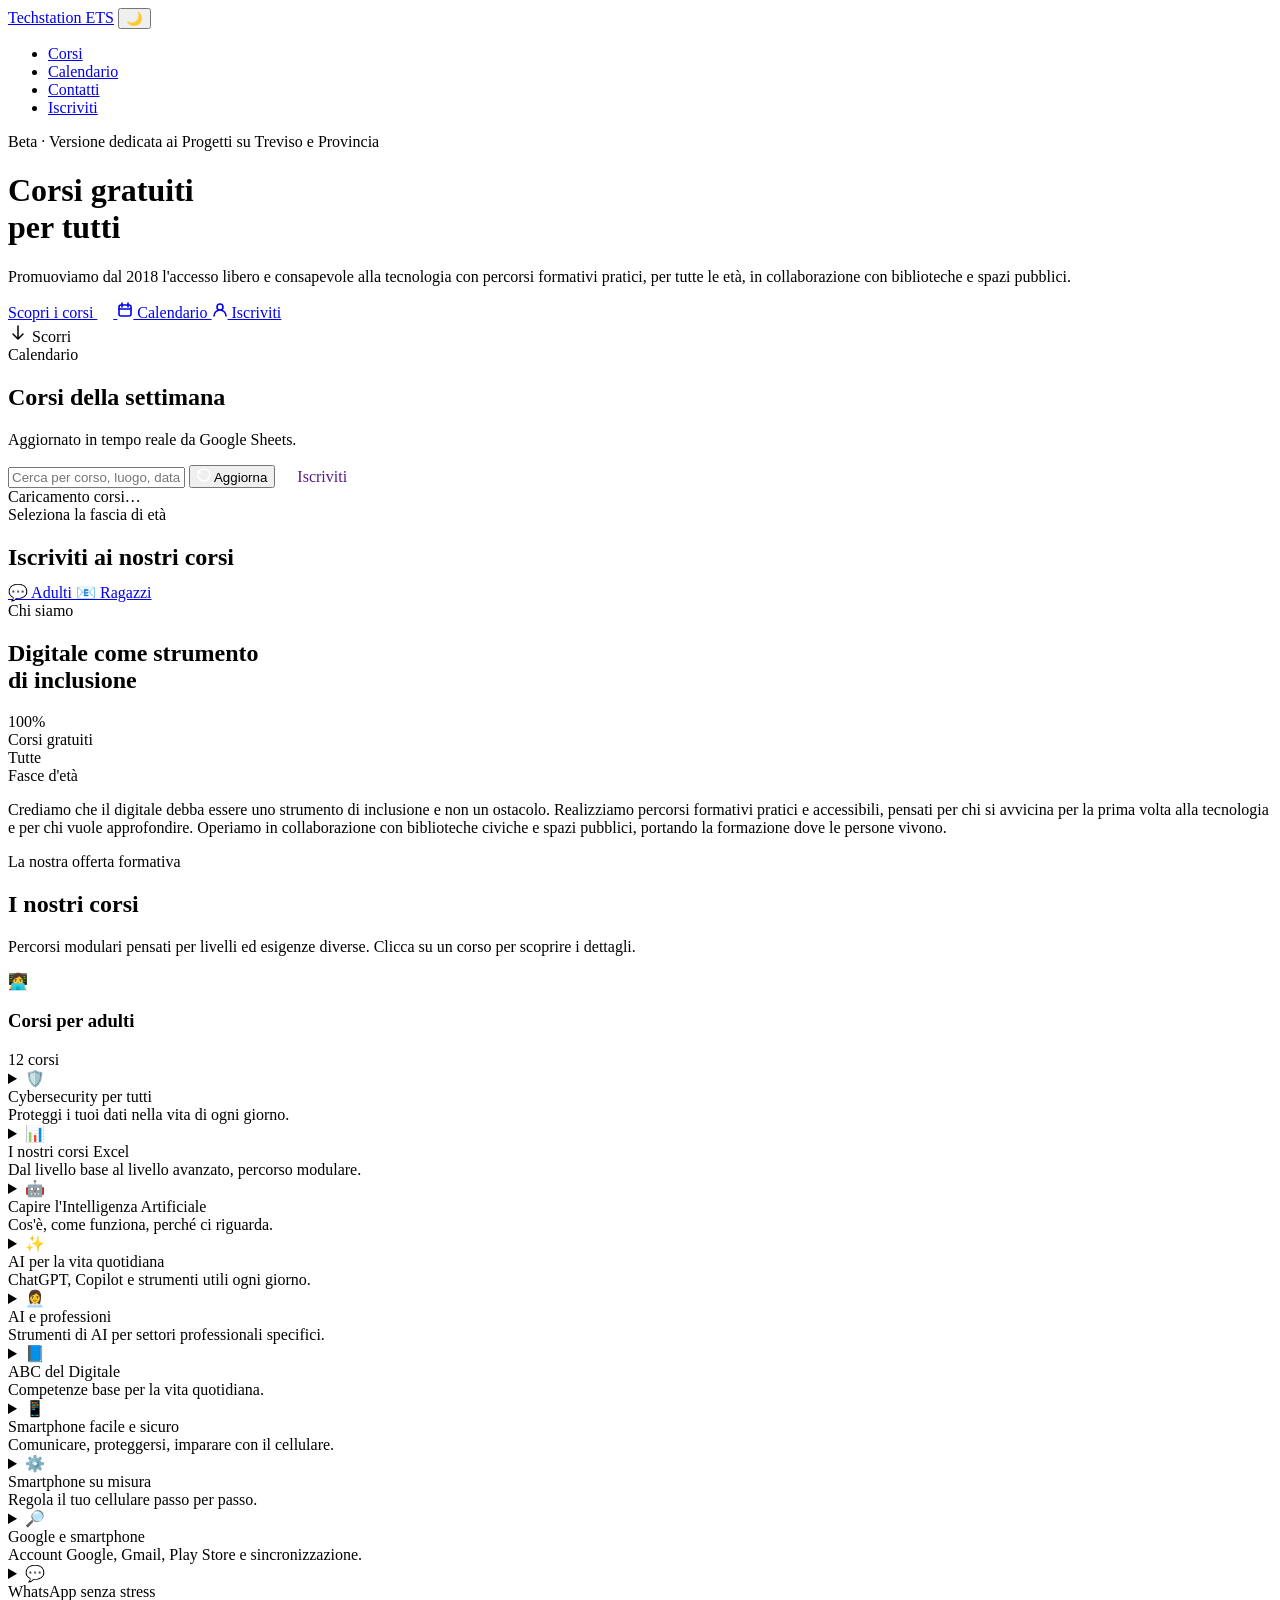
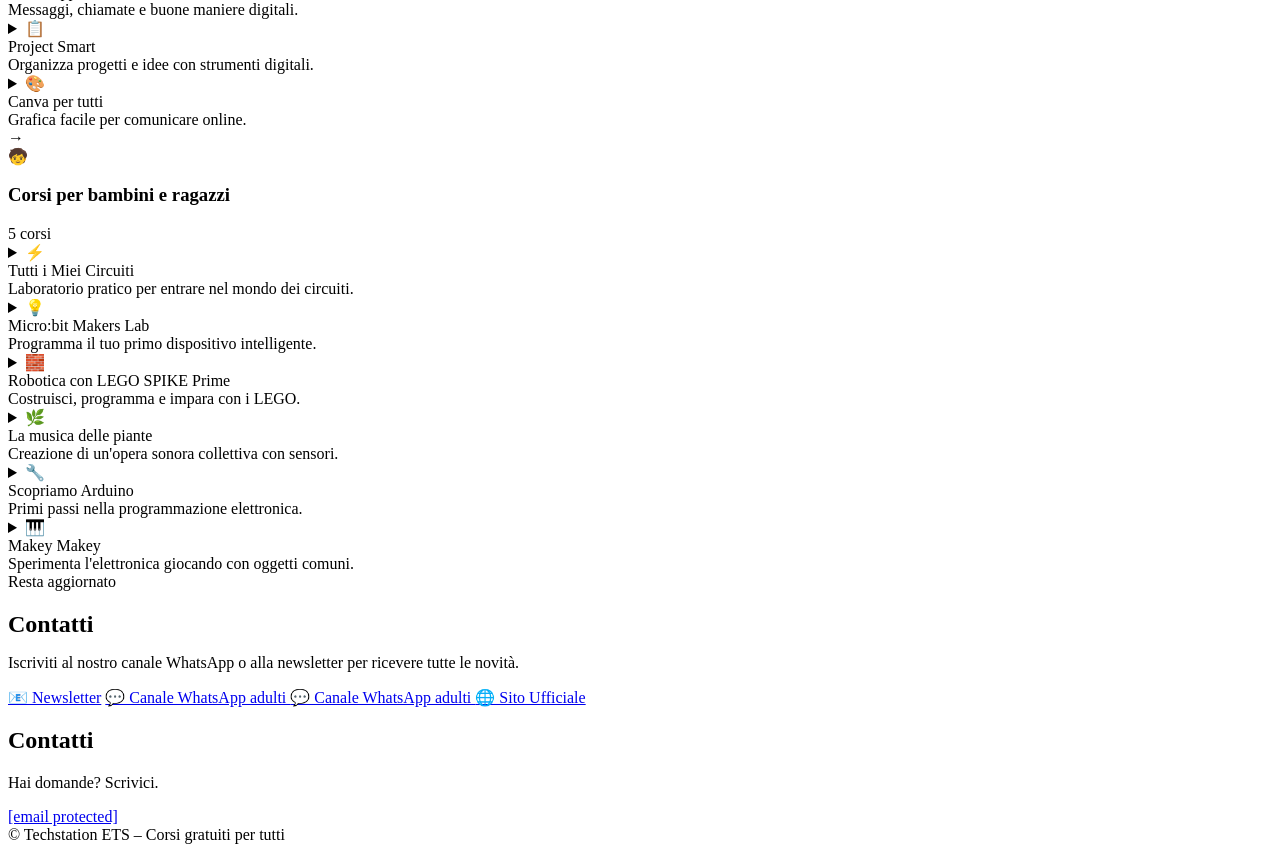
==== commit 9fd370ac: "Update fmt.Println to print 'Goodbye World'" ====
--- a/index.html
+++ b/index.html
@@ -605,124 +605,6 @@
 <footer>
   © Techstation ETS – Corsi gratuiti per tutti
 </footer>
-<script>
-const themeBtn = document.getElementById('theme-toggle-btn');
-const currentTheme = localStorage.getItem('theme') || 'dark';
-document.documentElement.setAttribute('data-theme', currentTheme);
-themeBtn.textContent = currentTheme === 'light' ? '☀️' : '🌙';
-themeBtn.addEventListener('click', function() {
-  const current = document.documentElement.getAttribute('data-theme');
-  const newTheme = current === 'light' ? 'dark' : 'light';
-  document.documentElement.setAttribute('data-theme', newTheme);
-  localStorage.setItem('theme', newTheme);
-  themeBtn.textContent = newTheme === 'light' ? '☀️' : '🌙';
-});
-</script>
-<script>
-const API_URL = 'https://script.google.com/macros/s/AKfycbwp2gclUaxy7XMocDWCJzTSHb3NGiqJeA01-ZryoRZNLQNqtwNSNFgC58dZhWL0e0rWzw/exec';
-let allData = [], headers = [];
-
-async function fetchData() {
-  const contentDiv = document.getElementById('content');
-  contentDiv.innerHTML = '<div class="loading-state"><div class="loading-spinner"></div>Caricamento corsi…</div>';
-  document.getElementById('resultCount').textContent = '';
-
-  try {
-    const response = await fetch(API_URL);
-    if (!response.ok) throw new Error('Errore HTTP: ' + response.status);
-    const data = await response.json();
-    if (data.error) throw new Error(data.error);
-    headers = data.headers;
-    allData = data.rows;
-    displayData(headers, allData);
-    document.getElementById('lastUpdate').textContent = 'Aggiornato: ' + data.lastUpdate;
-  } catch (error) {
-    contentDiv.innerHTML = `<div class="loading-state" style="color:#f87171;">❌ ${error.message}</div>`;
-  }
-}
-
-function displayData(headers, rows) {
-  const contentDiv = document.getElementById('content');
-  const countDiv = document.getElementById('resultCount');
-
-  if (rows.length === 0) {
-    contentDiv.innerHTML = '<div class="empty-state">Nessun corso trovato.</div>';
-    countDiv.textContent = '';
-    return;
-  }
-
-  countDiv.textContent = rows.length + ' cors' + (rows.length !== 1 ? 'i' : 'o') + ' trovat' + (rows.length !== 1 ? 'i' : 'o');
-
-  let html = '<table><thead><tr>';
-  headers.forEach(h => { html += `<th>${escapeHtml(h)}</th>`; });
-  html += '</tr></thead><tbody>';
-
-  rows.forEach(row => {
-    html += '<tr>';
-    headers.forEach(h => {
-      const cell = row[h];
-      if (cell && typeof cell === 'object' && cell.type === 'image') {
-        html += `<td><img src="${cell.url}" alt="" style="max-width:120px;max-height:80px;border-radius:6px;object-fit:cover;"></td>`;
-      } else if (cell && typeof cell === 'object' && cell.type === 'link') {
-        html += `<td><a href="${cell.url}" target="_blank">${escapeHtml(cell.text)}</a></td>`;
-      } else if (typeof cell === 'string' && cell.match(/^https?:\/\//)) {
-        if (cell.match(/\.(jpg|jpeg|png|gif|webp|svg)$/i)) {
-          html += `<td><img src="${cell}" alt="" style="max-width:120px;max-height:80px;border-radius:6px;object-fit:cover;"></td>`;
-        } else {
-          html += `<td><a href="${cell}" target="_blank">${escapeHtml(cell)}</a></td>`;
-        }
-      } else {
-        html += `<td>${escapeHtml(cell !== null && cell !== undefined ? cell : '')}</td>`;
-      }
-    });
-    html += '</tr>';
-  });
-
-  html += '</tbody></table>';
-  contentDiv.innerHTML = html;
-}
-
-function escapeHtml(text) {
-  if (text === null || text === undefined) return '';
-  const d = document.createElement('div');
-  d.textContent = String(text);
-  return d.innerHTML;
-}
-
-document.getElementById('searchInput').addEventListener('input', function(e) {
-  const term = e.target.value.toLowerCase().trim();
-  if (!term) { displayData(headers, allData); return; }
-  const filtered = allData.filter(row =>
-    Object.values(row).some(v => {
-      if (v && typeof v === 'object' && v.type === 'link')
-        return v.text.toLowerCase().includes(term) || v.url.toLowerCase().includes(term);
-      return String(v).toLowerCase().includes(term);
-    })
-  );
-  displayData(headers, filtered);
-});
-
-fetchData();
-
-// Back to Top button behavior
-const backToTopBtn = document.createElement('button');
-backToTopBtn.id = 'back-to-top';
-backToTopBtn.type = 'button';
-backToTopBtn.ariaLabel = 'Torna su';
-backToTopBtn.innerHTML = '<svg width="18" height="18" viewBox="0 0 24 24" fill="none" xmlns="http://www.w3.org/2000/svg"><path d="M12 16V8M12 8l-4 4M12 8l4 4" stroke="currentColor" stroke-width="2" stroke-linecap="round" stroke-linejoin="round"/></svg>';
-backToTopBtn.addEventListener('click', () => {
-  window.scrollTo({ top: 0, behavior: 'smooth' });
-});
-document.body.appendChild(backToTopBtn);
-
-function updateBackToTopVisibility() {
-  const show = window.scrollY > 240;
-  backToTopBtn.classList.toggle('show', show);
-}
-window.addEventListener('scroll', updateBackToTopVisibility);
-window.addEventListener('resize', updateBackToTopVisibility);
-updateBackToTopVisibility();
-</script>
 
 </body>
 </html>
